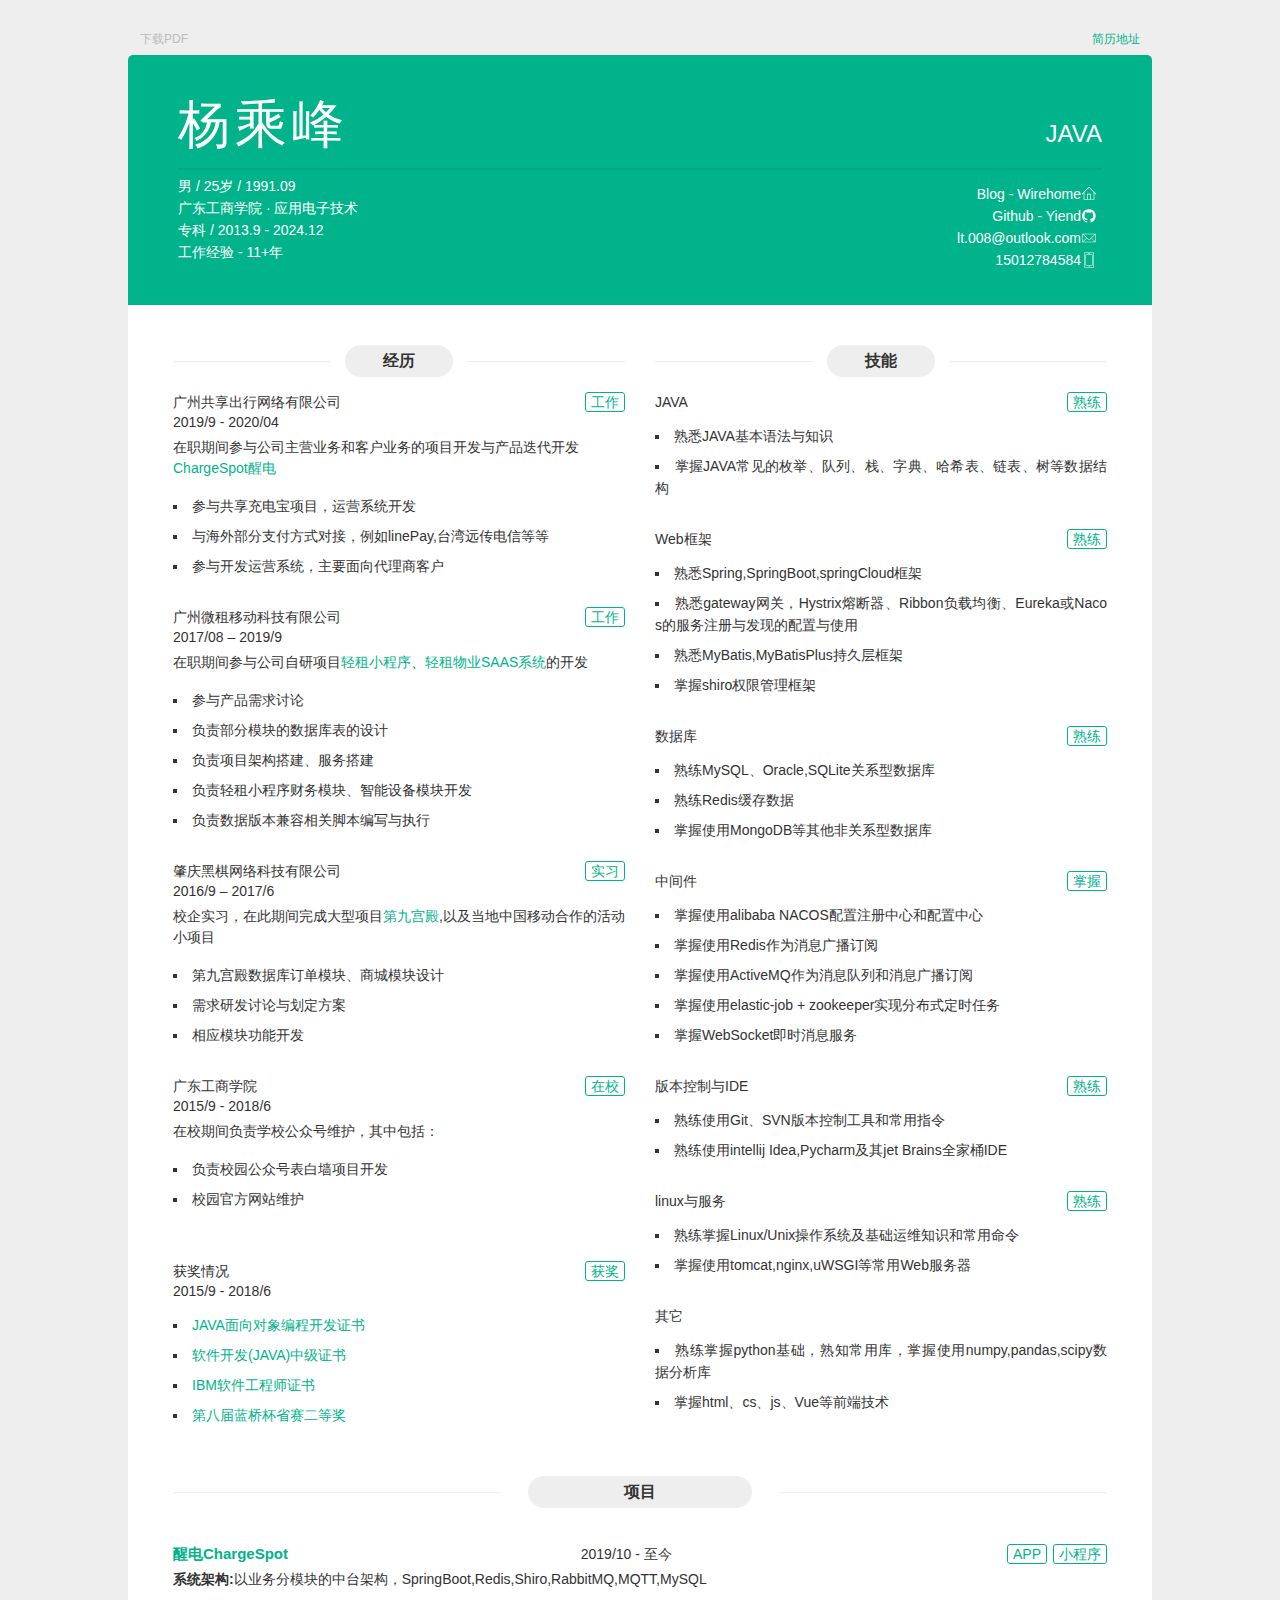
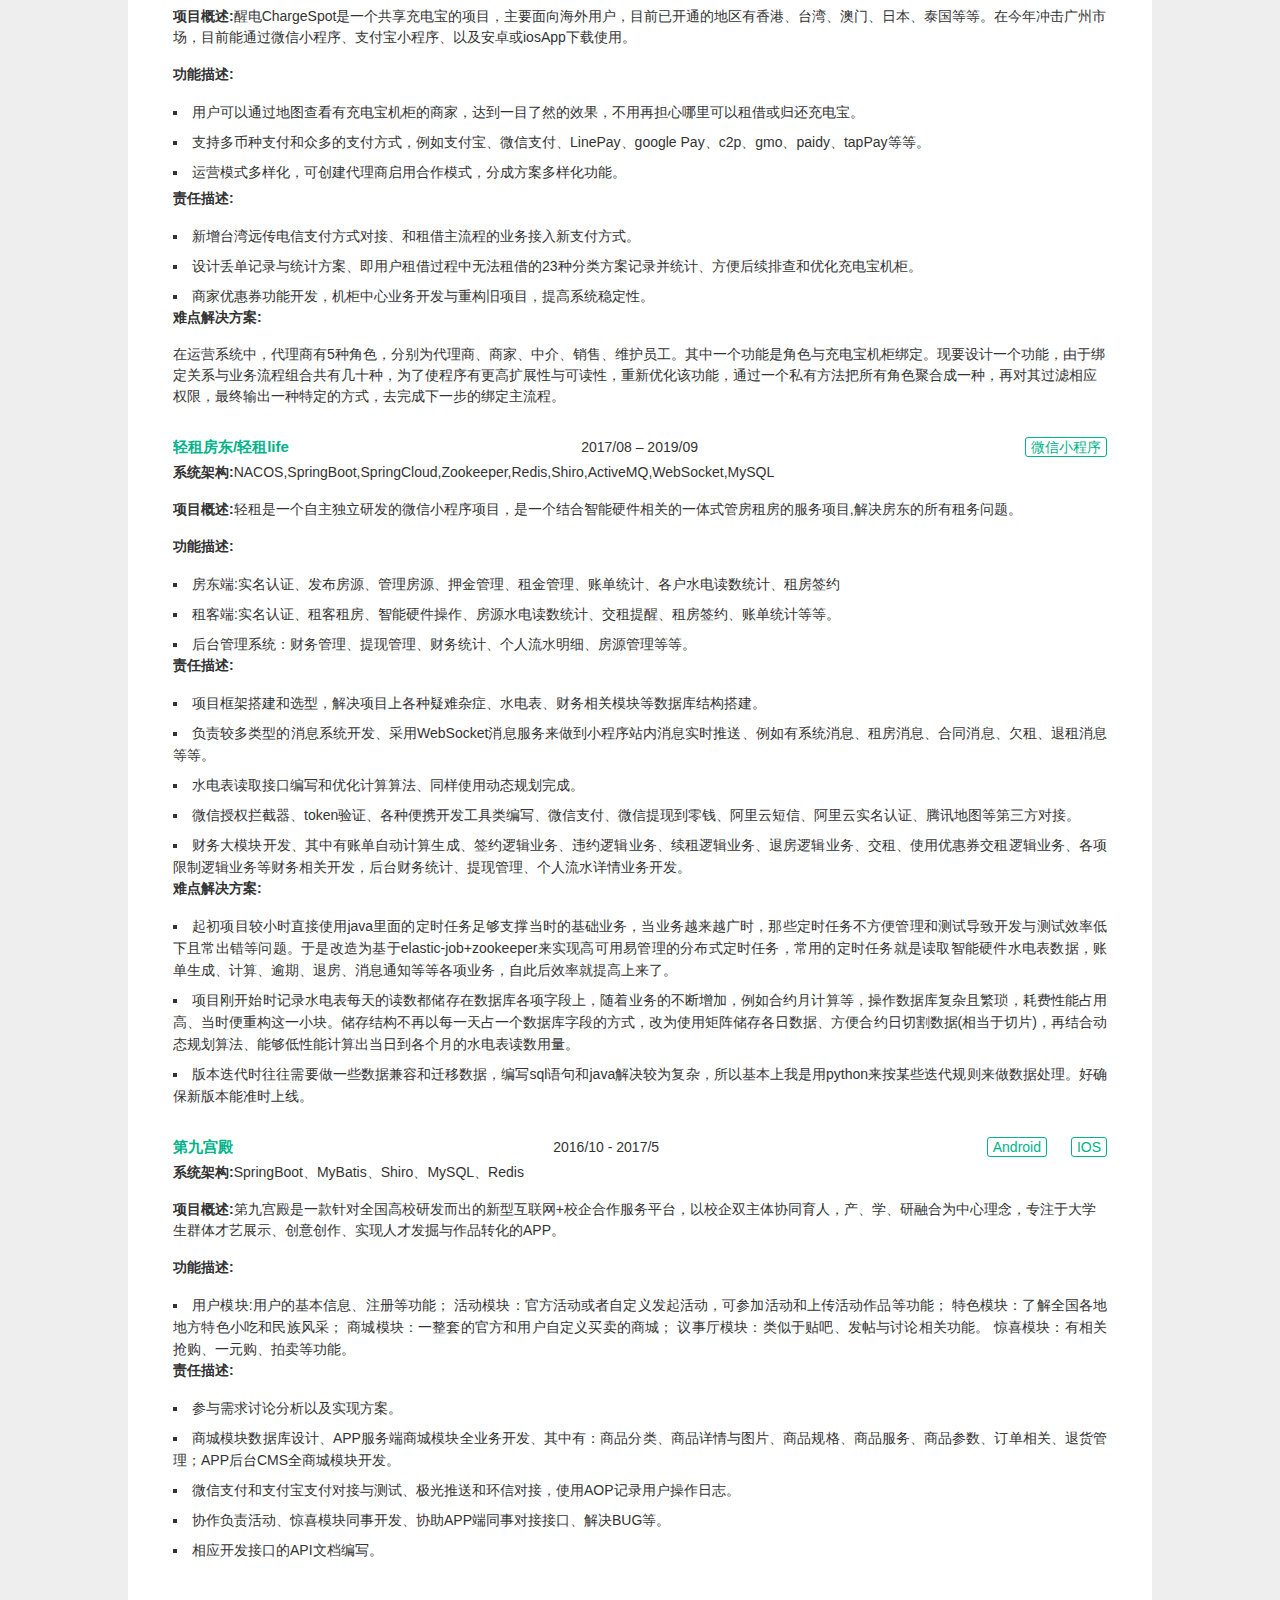
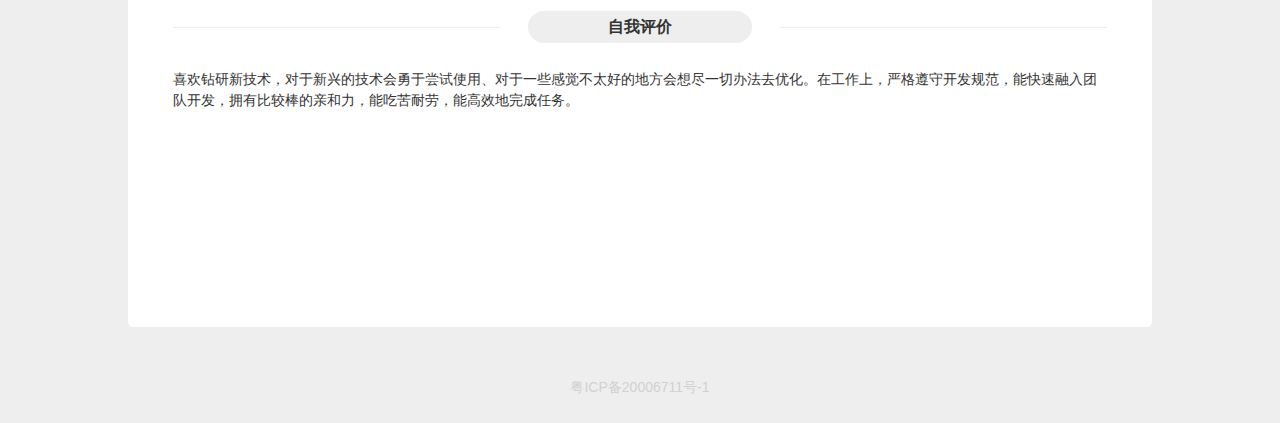
==== index.html @ a9d5ad6f "Create Resume" ====
<!DOCTYPE html>
<html>

<head>
  <meta charset="utf-8">
  <meta http-equiv="X-UA-Compatible" content="IE=edge">
  <meta name="viewport" content="width=device-width, initial-scale=1">
  <title>简历 | 杨乘峰</title>
  <style rel="stylesheet">
    html,
    body,
    div,
    span,
    applet,
    object,
    iframe,
    h1,
    h2,
    h3,
    h4,
    h5,
    h6,
    p,
    blockquote,
    pre,
    a,
    abbr,
    acronym,
    address,
    big,
    cite,
    code,
    del,
    dfn,
    em,
    img,
    ins,
    kbd,
    q,
    s,
    samp,
    small,
    strike,
    strong,
    sub,
    sup,
    tt,
    var,
    b,
    u,
    i,
    center,
    dl,
    dt,
    dd,
    ol,
    ul,
    li,
    fieldset,
    form,
    label,
    legend,
    table,
    caption,
    tbody,
    tfoot,
    thead,
    tr,
    th,
    td,
    article,
    aside,
    canvas,
    details,
    embed,
    figure,
    figcaption,
    footer,
    header,
    hgroup,
    menu,
    nav,
    output,
    ruby,
    section,
    summary,
    time,
    mark,
    audio,
    video {
      margin: 0;
      padding: 0;
      border: 0;
      font: inherit;
      font-size: 100%;
      vertical-align: baseline;
    }

    html {
      line-height: 1;
    }

    ol,
    ul {
      list-style: none;
    }

    table {
      border-collapse: collapse;
      border-spacing: 0;
    }

    caption,
    th,
    td {
      text-align: left;
      font-weight: normal;
      vertical-align: middle;
    }

    q,
    blockquote {
      quotes: none;
    }

    q:before,
    q:after,
    blockquote:before,
    blockquote:after {
      content: "";
      content: none;
    }

    a img {
      border: none;
    }

    elements-of-type(html5-block) {
      display: block;
    }

    * {
      -webkit-box-sizing: border-box;
      -moz-box-sizing: border-box;
      box-sizing: border-box;
      user-select: none;
    }

    body {
      color: #333;
      font-size: 14px;
      line-height: 1.5;
      font-family: "Helvetica Neue", Helvetica, Arial, "Microsoft YaHei", sans-serif;
      -webkit-font-smoothing: antialiased;
      -webkit-text-size-adjust: none;
      background-color: #eee;
      overflow: auto;
      padding-top: 5px;
    }

    @media screen and (max-width: 1024px) {
      body {
        padding-top: 0;
      }
    }

    a {
      text-decoration: none;
      color: #00b38a;
      -webkit-transition: all 0.2s ease-in-out;
      -moz-transition: all 0.2s ease-in-out;
      -o-transition: all 0.2s ease-in-out;
      transition: all 0.2s ease-in-out;
    }

    .last-modified {
      position: absolute;
      top: 30px;
      left: 50%;
      width: 1000px;
      color: #bbb;
      margin-left: -500px;
      font-size: 12px;
      text-align: right;
    }

    @media screen and (max-width: 1024px) {
      .last-modified {
        display: none;
      }
    }

    @media print {
      .last-modified {
        display: none;
      }
    }

    .download-pdf {
      position: absolute;
      top: 30px;
      left: 50%;
      color: #bbb;
      margin-left: -500px;
      font-size: 12px;
      text-align: right;
      cursor: pointer;
    }

    @media screen and (max-width: 1024px) {
      .download-pdf {
        display: none;
      }
    }

    @media print {
      .download-pdf {
        display: none;
      }
    }

    .content {
      position: relative;
      width: 1024px;
      margin: 50px auto;
      -webkit-border-radius: 5px;
      -moz-border-radius: 5px;
      -ms-border-radius: 5px;
      -o-border-radius: 5px;
      border-radius: 5px;
      background-color: #fff;
      overflow: hidden;
    }

    @media screen and (max-width: 1024px) {
      .content {
        width: 100%;
        margin: 0;
        -webkit-border-radius: 0;
        -moz-border-radius: 0;
        -ms-border-radius: 0;
        -o-border-radius: 0;
        border-radius: 0;
      }
    }

    .content-hd {
      width: 100%;
      padding: 30px 50px;
      color: #fff;
      background-color: #00b38a;
      overflow: hidden;
    }

    @media screen and (max-width: 720px) {
      .content-hd {
        padding: 25px 30px;
      }
    }

    @media print {
      .content-hd {
        color: #000;
        background-color: #fff;
      }
    }

    .content-hd .title {
      width: 100%;
      border-bottom: 2px solid #00a982;
      font-size: 52px;
      font-weight: 300;
      overflow: hidden;
      padding-bottom: 5px;
      margin-bottom: 5px;
    }

    .content-hd .name,
    .content-hd .job,
    .content-hd .info,
    .content-hd .contact {
      width: 50%;
    }

    @media screen and (max-width: 720px) {

      .content-hd .name,
      .content-hd .job,
      .content-hd .info,
      .content-hd .contact {
        width: 100%;
        text-align: center;
      }
    }

    .content-hd .name {
      float: left;
    }

    .content-hd .name h1 {
      font-family: "Lucida Grande", "Hiragino Sans GB", "Hiragino Sans GB W3", "Helvetica Neue", Helvetica, Arial, "Microsoft YaHei", sans-serif;
      font-weight: 500;
      letter-spacing: 5px;
    }

    @media screen and (max-width: 720px) {
      .content-hd .name h1 {
        letter-spacing: 0;
        line-height: 1.25;
        margin-top: 10px;
      }
    }

    .content-hd .name h1 small {
      font-weight: 400;
      letter-spacing: 0;
      font-size: 24px;
      padding-left: 10px;
    }

    @media screen and (max-width: 720px) {
      .content-hd .name h1 small {
        display: block;
        padding-left: 0;
        font-size: 20px;
        line-height: 1;
      }
    }

    .content-hd .job {
      float: right;
      text-align: right;
    }

    @media screen and (max-width: 720px) {
      .content-hd .job {
        text-align: center;
      }
    }

    .content-hd .job h2 {
      display: inline-block;
      font-size: 24px;
    }

    @media screen and (max-width: 720px) {
      .content-hd .job h2 {
        border-top: 1px solid #00a982;
        margin: 5px auto 0;
        padding: 10px;
      }
    }

    .content-hd .info {
      float: left;
      line-height: 22px;
    }

    .content-hd .contact {
      float: right;
      text-align: right;
      padding-right: 5px;
    }

    .content-hd .contact ul {
      margin: 8px 0 4px;
    }

    @media screen and (max-width: 720px) {
      .content-hd .contact ul {
        text-align: center;
        margin: 16px 0 0;
      }
    }

    .content-hd .contact ul>li {
      height: 22px;
    }

    @media screen and (max-width: 720px) {
      .content-hd .contact ul>li {
        display: inline-block;
      }
    }

    .content-hd .contact ul>li>a {
      color: #fff;
      font-family: "Lucida Grande", "Hiragino Sans GB", "Hiragino Sans GB W3", "Helvetica Neue", Helvetica, Arial, "Microsoft YaHei", sans-serif;
      font-size: 14px;
      line-height: 22px;
    }

    @media print {
      .content-hd .contact ul>li>a {
        color: #000;
      }
    }

    .content-hd .contact ul>li>a:hover {
      color: #e8e8e8;
    }

    @media screen and (max-width: 720px) {
      .content-hd .contact ul>li>a .contact-link {
        display: none;
      }
    }

    .content-hd .contact ul>li>a .iconfont {
      fill: #fff;
      vertical-align: text-top;
    }

    @media screen and (max-width: 720px) {
      .content-hd .contact ul>li>a .iconfont {
        margin: 5px 8px;
      }
    }

    .content-bd {
      width: 100%;
      min-height: 200px;
      padding: 20px 30px 50px;
      overflow: hidden;
    }

    @media screen and (max-width: 720px) {
      .content-bd {
        padding: 20px 20px 50px;
      }
    }

    .content-bd .content-left,
    .content-bd .content-right {
      width: 50%;
    }

    @media screen and (max-width: 1024px) {

      .content-bd .content-left,
      .content-bd .content-right {
        width: 100%;
      }
    }

    .content-bd .content-left {
      float: left;
    }

    .content-bd .content-right {
      float: right;
    }

    .content-bd section {
      overflow: hidden;
      padding: 10px 15px;
    }

    .content-bd .section-hd {
      position: relative;
      height: 32px;
      margin: 10px auto 5px;
      overflow: hidden;
    }

    .content-bd .section-bd {
      overflow: hidden;
    }

    .content-bd .section-bd ul li {
      margin-top: 8px;
      list-style: square inside;
    }

    .content-bd .section-bd .item {
      margin-bottom: 20px;
    }

    .content-bd .section-title-l,
    .content-bd .section-title-r {
      position: absolute;
      top: 50%;
      display: inline-block;
      width: 35%;
      height: 0;
      vertical-align: middle;
      border-top: 1px solid #ededed;
    }

    .content-bd .section-title-l {
      left: 0;
    }

    .content-bd .section-title-r {
      right: 0;
    }

    .content-bd .section-title {
      position: relative;
      z-index: 1;
      width: 24%;
      min-width: 100px;
      margin: 0 auto;
      padding: 4px 10px;
      -webkit-border-radius: 32px;
      -moz-border-radius: 32px;
      -ms-border-radius: 32px;
      -o-border-radius: 32px;
      border-radius: 32px;
      font-size: 16px;
      font-weight: bold;
      text-align: center;
      background-color: #eee;
    }

    .content-bd .section-list {
      padding: 10px 0 5px;
    }

    .content-bd .item-hd {
      position: relative;
      padding: 10px 0 5px;
      line-height: 20px;
      overflow: hidden;
      font-weight: 500;
      min-height: 30px;
    }

    .content-bd .item-hd .item-time {
      display: inline-block;
      float: left;
      width: 25%;
    }

    @media screen and (max-width: 720px) {
      .content-bd .item-hd .item-time {
        width: 100%;
        margin-bottom: 5px;
      }
    }

    .content-bd .item-hd .item-more {
      position: absolute;
      top: 10px;
      right: 0;
    }

    .content-bd .item-hd .item-name {
      float: left;
    }

    .content-bd .item-bd {
      margin-bottom: 5px;
    }

    .content-bd .item-des {
      margin-bottom: 16px;
    }

    .content-bd .section-content {
      text-align: justify;
      word-break: break-all;
      line-height: 22px;
    }

    .content-bd .section-content em {
      display: inline-block;
      font-family: Menlo, "Helvetica Neue", Helvetica, Arial, "Microsoft YaHei", sans-serif;
      font-size: 12px;
      line-height: 14px;
      border: 1px solid #d1d1d1;
      -webkit-border-radius: 3px;
      -moz-border-radius: 3px;
      -ms-border-radius: 3px;
      -o-border-radius: 3px;
      border-radius: 3px;
      margin: 2px;
      padding: 0 3px;
      background-color: #f7f7f7;
    }

    .content-bd .section-content strong {
      font-family: "Helvetica Neue", Helvetica, Arial, "Microsoft YaHei", sans-serif;
      font-size: 12px;
      line-height: 14px;
      border: 1px solid #f3f3f3;
      -webkit-border-radius: 3px;
      -moz-border-radius: 3px;
      -ms-border-radius: 3px;
      -o-border-radius: 3px;
      border-radius: 3px;
      font-weight: 500;
      color: #444;
      margin: 2px;
      padding: 0 3px;
      background-color: #f6f6f6;
    }

    .content-bd .practice .item-time {
      width: 100%;
    }

    .btn {
      display: inline-block;
      padding: 0 5px;
      border: 1px solid #00b38a;
      border-radius: 3px;
      color: #00b38a;
      font-family: Menlo, "Helvetica Neue", Helvetica, Arial, "Microsoft YaHei", sans-serif;
      font-size: 14px;
      line-height: 18px;
      text-align: center;
    }

    .btn:hover {
      color: #fff;
      background-color: #00b38a;
    }

    .github-footer {
      text-align: center;
    }

    .github-footer .footer-link {
      display: inline-block;
      color: #d1d1d1;
      margin-bottom: 25px;
    }

    @media screen and (max-width: 1024px) {
      .github-footer .footer-link {
        margin-top: 25px;
      }
    }

    @media print {
      .github-footer {
        display: none;
      }
    }

    /*# sourceMappingURL=main.css.map*/
  </style>
  <base target="_blank">
</head>

<body>
  <p class="last-modified">
    <a href="https://github.com/Yiend/Yiend.github.io">简历地址</a>
  </p>
  <a class="download-pdf" onClick="generatePdf()">下载PDF</a>
  <main class="content">
    <header class="content-hd">
      <section class="title">
        <div class="name">
          <h1>杨乘峰</h1>
        </div>
        <div class="job">
          <h2>JAVA</h2>
        </div>
      </section>
      <section class="info">
        <ul>
          <li>男 / 25岁 / 1991.09</li>
          <li>广东工商学院 · 应用电子技术</li>
          <li>专科 / 2013.9 - 2024.12</li>
          <li>工作经验 - 11+年</li>
        </ul>
      </section>
      <section class="contact">
        <ul>
          <li><a href="https://www.zhihu.com/people/wirehome/posts"><span class="contact-link">Blog -
                Wirehome</span><span
                class="iconfont"><svg width="16px" height="16px" viewBox="0 0 1024 1024">
                  <path
                    d="M512 42.581333l-469.333333 469.333333 31.146667 31.146667L170.666667 446.250667l0 438.186667 682.666667 0L853.333333 446.208l96.853333 96.896 31.146667-31.146667L512 42.581333zM426.666667 841.770667l0-298.666667 170.666667 0 0 298.666667L426.666667 841.770667zM810.666667 841.770667l-170.666667 0 0-341.333333L384 500.437333l0 341.333333L213.333333 841.770667 213.333333 403.584l298.666667-298.666667 298.666667 298.666667L810.666667 841.770667z">
                  </path>
                </svg></span></a></li>
          <li><a href="https://github.com/Yiend"><span class="contact-link">Github - Yiend</span><span
                class="iconfont"><svg width="16px" height="16px" viewBox="0 0 1024 1024">
                  <path
                    d="M941.714 512q0 143.433-83.712 258.011t-216.283 158.574q-15.433 2.853-22.565-3.986t-7.131-17.152v-120.576q0-55.442-29.696-81.152 32.585-3.438 58.587-10.277t53.723-22.272 46.299-37.998 30.281-60.014 11.703-86.016q0-69.157-45.129-117.723 21.138-52.005-4.571-116.553-16.018-5.157-46.299 6.29t-52.553 25.161l-21.723 13.714q-53.138-14.848-109.714-14.848t-109.714 14.848q-9.143-6.29-24.283-15.433t-47.726-22.016-49.152-7.717q-25.161 64.585-3.986 116.553-45.129 48.567-45.129 117.723 0 48.567 11.703 85.723t29.989 60.014 46.007 38.29 53.723 22.272 58.587 10.277q-22.857 20.553-28.014 58.843-11.995 5.705-25.71 8.558t-32.585 2.853-37.413-12.288-31.707-35.73q-10.862-18.286-27.721-29.696t-28.27-13.714l-11.447-1.719q-11.995 0-16.567 2.56t-2.853 6.583 5.157 8.009 7.424 6.839l3.986 2.853q12.581 5.705 24.869 21.723t17.993 29.147l5.705 13.129q7.424 21.723 25.161 35.145t38.29 17.152 39.717 3.986 31.707-2.011l13.129-2.304q0 21.723 0.293 50.871t0.293 30.866q0 10.277-7.424 17.152t-22.857 3.986q-132.571-43.995-216.283-158.574t-83.712-258.011q0-119.442 58.843-220.27t159.707-159.707 220.27-58.843 220.27 58.843 159.707 159.707 58.843 220.27z">
                  </path>
                </svg></span></a></li>
          <li><a href="mailto:lt.008@outlook.com"><span class="contact-link">lt.008@outlook.com</span><span
                class="iconfont"><svg width="16px" height="16px" viewBox="0 0 1024 1024">
                  <path
                    d="M903.808 239.04l-818.304 0 0 545.92 852.992 0 0-545.92-34.688 0zM869.664 273.152l-329.536 329.536c-15.04 15.04-41.248 15.04-56.288 0l-329.6-329.536 715.392 0zM119.616 286.752l221.536 221.504-221.536 221.536 0-443.072zM146.848 750.848l218.464-218.432 94.432 94.4c13.952 13.952 32.512 21.664 52.256 21.664s38.304-7.712 52.256-21.664l94.432-94.432 218.432 218.432-730.304 0zM904.384 729.824l-221.536-221.568 221.536-221.568 0 443.136z">
                  </path>
                </svg></span></a></li>
          <li><a href="tel:15012784584"><span class="contact-link">15012784584</span><span class="iconfont"><svg
                  width="16px" height="16px" viewBox="0 0 1024 1024">
                  <path
                    d="M256 1024l512 0c26.464 0 48-21.536 48-48l0-928c0-26.464-21.536-48-48-48l-512 0c-26.464 0-48 21.536-48 48l0 928c0 26.464 21.536 48 48 48zM240 48c0-8.832 7.168-16 16-16l512 0c8.832 0 16 7.168 16 16l0 928c0 8.832-7.168 16-16 16l-512 0c-8.832 0-16-7.168-16-16l0-928zM288 864l448 0c8.832 0 16-7.168 16-16l0-672c0-8.832-7.168-16-16-16l-448 0c-8.832 0-16 7.168-16 16l0 672c0 8.832 7.168 16 16 16zM304 192l416 0 0 640-416 0 0-640zM496 928c0 17.664 14.336 32 32 32s32-14.336 32-32c0-17.664-14.336-32-32-32-17.664 0-32 14.336-32 32zM448 128l128 0c8.832 0 16-7.168 16-16s-7.168-16-16-16l-128 0c-8.832 0-16 7.168-16 16s7.168 16 16 16z">
                  </path>
                </svg></span></a></li>
        </ul>
      </section>
    </header>
    <div class="content-bd">
      <div class="content-left">
        <section class="practice">
          <header class="section-hd"><span class="section-title-l"></span>
            <h2 class="section-title">经历</h2><span class="section-title-r"></span>
          </header>
          <div class="section-bd">
            <div class="item">
              <header class="item-hd">
                <h3 class="item-name">广州共享出行网络有限公司</h3><span class="item-time">2019/9 - 2020/04</span><a
                  class="btn item-more">工作</a>
              </header>
              <div class="item-bd">
                <p class="item-des">在职期间参与公司主营业务和客户业务的项目开发与产品迭代开发<a>ChargeSpot醒电</a></p>
                <ul class="section-content">
                  <li>参与共享充电宝项目，运营系统开发</li>
                  <li>与海外部分支付方式对接，例如linePay,台湾远传电信等等</li>
                  <li>参与开发运营系统，主要面向代理商客户</li>
                </ul>
              </div>
            </div>
            <div class="item">
              <header class="item-hd">
                <h3 class="item-name">广州微租移动科技有限公司</h3><span class="item-time">2017/08 – 2019/9</span><a
                  class="btn item-more">工作</a>
              </header>
              <div class="item-bd">
                <p class="item-des">在职期间参与公司自研项目<a>轻租小程序</a>、<a>轻租物业SAAS系统</a>的开发</p>
                <ul class="section-content">
                  <li>参与产品需求讨论</li>
                  <li>负责部分模块的数据库表的设计</li>
                  <li>负责项目架构搭建、服务搭建</li>
                  <li>负责轻租小程序财务模块、智能设备模块开发</li>
                  <li>负责数据版本兼容相关脚本编写与执行</li>
                </ul>
              </div>
            </div>
            <div class="item">
              <header class="item-hd">
                <h3 class="item-name">肇庆黑棋网络科技有限公司</h3><span class="item-time">2016/9 – 2017/6</span><a
                  class="btn item-more">实习</a>
              </header>
              <div class="item-bd">
                <p class="item-des">校企实习，在此期间完成大型项目<a>第九宫殿</a>,以及当地中国移动合作的活动小项目</p>
                <ul class="section-content">
                  <li>第九宫殿数据库订单模块、商城模块设计</li>
                  <li>需求研发讨论与划定方案</li>
                  <li>相应模块功能开发</li>
                </ul>
              </div>
            </div>
            <div class="item">
              <header class="item-hd">
                <h3 class="item-name">广东工商学院</h3><span class="item-time">2015/9 - 2018/6</span><a
                  class="btn item-more">在校</a>
              </header>
              <div class="item-bd">
                <p class="item-des">在校期间负责学校公众号维护，其中包括：</p>
                <ul class="section-content">
                  <li>负责校园公众号表白墙项目开发</li>
                  <li>校园官方网站维护</li>
                </ul><br>
              </div>
            </div>
            <div class="item">
              <header class="item-hd">
                <h3 class="item-name">获奖情况</h3><span class="item-time">2015/9 - 2018/6</span><a
                  class="btn item-more">获奖</a>
              </header>
              <div class="item-bd">
                <ul class="section-content">
                  <li><a>JAVA面向对象编程开发证书</a></li>
                  <li><a>软件开发(JAVA)中级证书</a></li>
                  <li><a>IBM软件工程师证书</a></li>
                  <li><a>第八届蓝桥杯省赛二等奖</a></li>
                </ul>
              </div>
            </div>
          </div>
        </section>
      </div>
      <div class="content-right">
        <section class="skill">
          <header class="section-hd"><span class="section-title-l"></span>
            <h2 class="section-title">技能</h2><span class="section-title-r"></span>
          </header>
          <div class="section-bd">
            <div class="item">
              <header class="item-hd"><span class="item-time">JAVA</span><a class="btn item-more">熟练</a></header>
              <div class="item-bd">
                <ul class="section-content">
                  <li>熟悉JAVA基本语法与知识</li>
                  <li>掌握JAVA常见的枚举、队列、栈、字典、哈希表、链表、树等数据结构</li>
                </ul>
              </div>
            </div>
            <div class="item">
              <header class="item-hd"><span class="item-time">Web框架</span><a class="btn item-more">熟练</a></header>
              <div class="item-bd">
                <ul class="section-content">
                  <li>熟悉Spring,SpringBoot,springCloud框架</li>
                  <li>熟悉gateway网关，Hystrix熔断器、Ribbon负载均衡、Eureka或Nacos的服务注册与发现的配置与使用</li>
                  <li>熟悉MyBatis,MyBatisPlus持久层框架</li>
                  <li>掌握shiro权限管理框架</li>
                </ul>
              </div>
            </div>
            <div class="item">
              <header class="item-hd"><span class="item-time">数据库</span><a class="btn item-more">熟练</a></header>
              <div class="item-bd">
                <ul class="section-content">
                  <li>熟练MySQL、Oracle,SQLite关系型数据库</li>
                  <li>熟练Redis缓存数据</li>
                  <li>掌握使用MongoDB等其他非关系型数据库</li>
                </ul>
              </div>
            </div>
            <div class="item">
              <header class="item-hd"><span class="item-time">中间件</span><a class="btn item-more">掌握</a></header>
              <div class="item-bd">
                <ul class="section-content">
                  <li>掌握使用alibaba NACOS配置注册中心和配置中心</li>
                  <li>掌握使用Redis作为消息广播订阅</li>
                  <li>掌握使用ActiveMQ作为消息队列和消息广播订阅</li>
                  <li>掌握使用elastic-job + zookeeper实现分布式定时任务</li>
                  <li>掌握WebSocket即时消息服务</li>
                </ul>
              </div>
            </div>
            <div class="item">
              <header class="item-hd"><span class="item-time">版本控制与IDE</span><a class="btn item-more">熟练</a></header>
              <div class="item-bd">
                <ul class="section-content">
                  <li>熟练使用Git、SVN版本控制工具和常用指令</li>
                  <li>熟练使用intellij Idea,Pycharm及其jet Brains全家桶IDE</li>
                </ul>
              </div>
            </div>
            <div class="item">
              <header class="item-hd"><span class="item-time">linux与服务</span><a class="btn item-more">熟练</a></header>
              <div class="item-bd">
                <ul class="section-content">
                  <li>熟练掌握Linux/Unix操作系统及基础运维知识和常用命令</li>
                  <li>掌握使用tomcat,nginx,uWSGI等常用Web服务器</li>
                </ul>
              </div>
            </div>
            <div class="item">
              <header class="item-hd"><span class="item-time">其它</span></header>
              <div class="item-bd">
                <ul class="section-content">
                  <li>熟练掌握python基础，熟知常用库，掌握使用numpy,pandas,scipy数据分析库</li>
                  <li>掌握html、cs、js、Vue等前端技术</li>
                </ul>
              </div>
            </div>
          </div>
        </section>
      </div>
      <div class="content-left" style="width: 100%;">
        <section class="project">
          <header class="section-hd"><span class="section-title-l"></span>
            <h2 class="section-title">项目</h2><span class="section-title-r"></span>
          </header>
          <div class="section-bd"><br>
            <div class="item">
              <header class="item-hd">
                <div class="general-box">
                  <h3 class="item-name"><a style="font-weight:bold;font-size: 15px;">醒电ChargeSpot</a></h3><span
                    class="item-time">2019/10 - 至今</span>
                  <div><a class="btn item-more" style="margin-right: 60px;">APP</a><a class="btn item-more">小程序</a>
                  </div>
                </div>
              </header>
              <div class="item-bd">
                <p class="item-des"><b
                    style="font-weight:bold;">系统架构:</b>以业务分模块的中台架构，SpringBoot,Redis,Shiro,RabbitMQ,MQTT,MySQL</p>
                <p class="item-des"><b
                    style="font-weight:bold;">项目概述:</b>醒电ChargeSpot是一个共享充电宝的项目，主要面向海外用户，目前已开通的地区有香港、台湾、澳门、日本、泰国等等。在今年冲击广州市场，目前能通过微信小程序、支付宝小程序、以及安卓或iosApp下载使用。
                </p>
                <p class="item-des"><b style="font-weight:bold;">功能描述:</b></p>
                <ul class="section-content">
                  <li>用户可以通过地图查看有充电宝机柜的商家，达到一目了然的效果，不用再担心哪里可以租借或归还充电宝。</li>
                  <li>支持多币种支付和众多的支付方式，例如支付宝、微信支付、LinePay、google Pay、c2p、gmo、paidy、tapPay等等。</li>
                  <li>运营模式多样化，可创建代理商启用合作模式，分成方案多样化功能。</li>
                </ul>
              </div>
              <p class="item-des"><b style="font-weight:bold;">责任描述:</b></p>
              <ul class="section-content">
                <li>新增台湾远传电信支付方式对接、和租借主流程的业务接入新支付方式。</li>
                <li>设计丢单记录与统计方案、即用户租借过程中无法租借的23种分类方案记录并统计、方便后续排查和优化充电宝机柜。</li>
                <li>商家优惠券功能开发，机柜中心业务开发与重构旧项目，提高系统稳定性。</li>
              </ul>
              <p class="item-des"><b style="font-weight:bold;">难点解决方案:</b></p>
              <li>
                在运营系统中，代理商有5种角色，分别为代理商、商家、中介、销售、维护员工。其中一个功能是角色与充电宝机柜绑定。现要设计一个功能，由于绑定关系与业务流程组合共有几十种，为了使程序有更高扩展性与可读性，重新优化该功能，通过一个私有方法把所有角色聚合成一种，再对其过滤相应权限，最终输出一种特定的方式，去完成下一步的绑定主流程。
              </li>
            </div>
            <div class="item">
              <header class="item-hd">
                <div class="general-box">
                  <h3 class="item-name"><a style="font-weight:bold;font-size: 15px;">轻租房东/轻租life</a></h3><span
                    class="item-time">2017/08 – 2019/09</span>
                  <div><a class="btn item-more">微信小程序</a></div>
                </div>
              </header>
              <div class="item-bd">
                <p class="item-des"><b
                    style="font-weight:bold;;">系统架构:</b>NACOS,SpringBoot,SpringCloud,Zookeeper,Redis,Shiro,ActiveMQ,WebSocket,MySQL
                </p>
                <p class="item-des"><b
                    style="font-weight:bold;">项目概述:</b>轻租是一个自主独立研发的微信小程序项目，是一个结合智能硬件相关的一体式管房租房的服务项目,解决房东的所有租务问题。</p>
                <p class="item-des"><b style="font-weight:bold;">功能描述:</b></p>
                <ul class="section-content">
                  <li>房东端:实名认证、发布房源、管理房源、押金管理、租金管理、账单统计、各户水电读数统计、租房签约</li>
                  <li>租客端:实名认证、租客租房、智能硬件操作、房源水电读数统计、交租提醒、租房签约、账单统计等等。</li>
                  <li>后台管理系统：财务管理、提现管理、财务统计、个人流水明细、房源管理等等。</li>
                </ul>
                <p class="item-des"><b style="font-weight:bold;">责任描述:</b></p>
                <ul class="section-content">
                  <li>项目框架搭建和选型，解决项目上各种疑难杂症、水电表、财务相关模块等数据库结构搭建。</li>
                  <li>负责较多类型的消息系统开发、采用WebSocket消息服务来做到小程序站内消息实时推送、例如有系统消息、租房消息、合同消息、欠租、退租消息等等。</li>
                  <li>水电表读取接口编写和优化计算算法、同样使用动态规划完成。</li>
                  <li>微信授权拦截器、token验证、各种便携开发工具类编写、微信支付、微信提现到零钱、阿里云短信、阿里云实名认证、腾讯地图等第三方对接。</li>
                  <li>
                    财务大模块开发、其中有账单自动计算生成、签约逻辑业务、违约逻辑业务、续租逻辑业务、退房逻辑业务、交租、使用优惠券交租逻辑业务、各项限制逻辑业务等财务相关开发，后台财务统计、提现管理、个人流水详情业务开发。
                  </li>
                </ul>
                <p class="item-des"><b style="font-weight:bold;">难点解决方案:</b></p>
                <ul class="section-content">
                  <li>
                    起初项目较小时直接使用java里面的定时任务足够支撑当时的基础业务，当业务越来越广时，那些定时任务不方便管理和测试导致开发与测试效率低下且常出错等问题。于是改造为基于elastic-job+zookeeper来实现高可用易管理的分布式定时任务，常用的定时任务就是读取智能硬件水电表数据，账单生成、计算、逾期、退房、消息通知等等各项业务，自此后效率就提高上来了。
                  </li>
                  <li>
                    项目刚开始时记录水电表每天的读数都储存在数据库各项字段上，随着业务的不断增加，例如合约月计算等，操作数据库复杂且繁琐，耗费性能占用高、当时便重构这一小块。储存结构不再以每一天占一个数据库字段的方式，改为使用矩阵储存各日数据、方便合约日切割数据(相当于切片)，再结合动态规划算法、能够低性能计算出当日到各个月的水电表读数用量。
                  </li>
                  <li>版本迭代时往往需要做一些数据兼容和迁移数据，编写sql语句和java解决较为复杂，所以基本上我是用python来按某些迭代规则来做数据处理。好确保新版本能准时上线。</li>
                </ul>
              </div>
            </div>
            <div class="item">
              <header class="item-hd">
                <div class="general-box">
                  <h3 class="item-name"><a style="font-weight:bold;font-size: 15px;">第九宫殿</a></h3><span
                    class="item-time">2016/10 - 2017/5</span>
                  <div><a class="btn item-more" style="margin-right: 60px;">Android</a><a class="btn item-more">IOS</a>
                  </div>
                </div>
              </header>
              <div class="item-bd">
                <p class="item-des"><b style="font-weight:bold;;">系统架构:</b>SpringBoot、MyBatis、Shiro、MySQL、Redis</p>
                <p class="item-des"><b
                    style="font-weight:bold;">项目概述:</b>第九宫殿是一款针对全国高校研发而出的新型互联网+校企合作服务平台，以校企双主体协同育人，产、学、研融合为中心理念，专注于大学生群体才艺展示、创意创作、实现人才发掘与作品转化的APP。
                </p>
                <p class="item-des"><b style="font-weight:bold;">功能描述:</b></p>
                <ul class="section-content">
                  <li>用户模块:用户的基本信息、注册等功能；
                    活动模块：官方活动或者自定义发起活动，可参加活动和上传活动作品等功能；
                    特色模块：了解全国各地地方特色小吃和民族风采；
                    商城模块：一整套的官方和用户自定义买卖的商城；
                    议事厅模块：类似于贴吧、发帖与讨论相关功能。
                    惊喜模块：有相关抢购、一元购、拍卖等功能。</li>
                </ul>
                <p class="item-des"><b style="font-weight:bold;">责任描述:</b></p>
                <ul class="section-content">
                  <li>参与需求讨论分析以及实现方案。</li>
                  <li>商城模块数据库设计、APP服务端商城模块全业务开发、其中有：商品分类、商品详情与图片、商品规格、商品服务、商品参数、订单相关、退货管理；APP后台CMS全商城模块开发。</li>
                  <li>微信支付和支付宝支付对接与测试、极光推送和环信对接，使用AOP记录用户操作日志。</li>
                  <li>协作负责活动、惊喜模块同事开发、协助APP端同事对接接口、解决BUG等。</li>
                  <li>相应开发接口的API文档编写。</li>
                </ul>
              </div>
            </div>
          </div>
        </section>
      </div>
      <div class="content-left" style="width: 100%;">
        <section class="project">
          <header class="section-hd"><span class="section-title-l"></span>
            <h2 class="section-title">自我评价</h2><span class="section-title-r"></span>
          </header><br>
          <p>喜欢钻研新技术，对于新兴的技术会勇于尝试使用、对于一些感觉不太好的地方会想尽一切办法去优化。在工作上，严格遵守开发规范，能快速融入团队开发，拥有比较棒的亲和力，能吃苦耐劳，能高效地完成任务。</p>
        </section>
      </div>
    </div>
    <iframe id="pdf" style="width: 100%; height: 100%;"></iframe>
  </main>
  <footer class="github-footer"><a class="footer-link" href="https://github.com/gwuhaolin/resume">粤ICP备20006711号-1</a>
  </footer>
  <style type="text/css">
    .general-box {
      display: flex;
      justify-content: space-between;
    }
  </style>
  <script>
    function generatePdf () {
      window.print();
    }    
  </script>
</body>

</html>
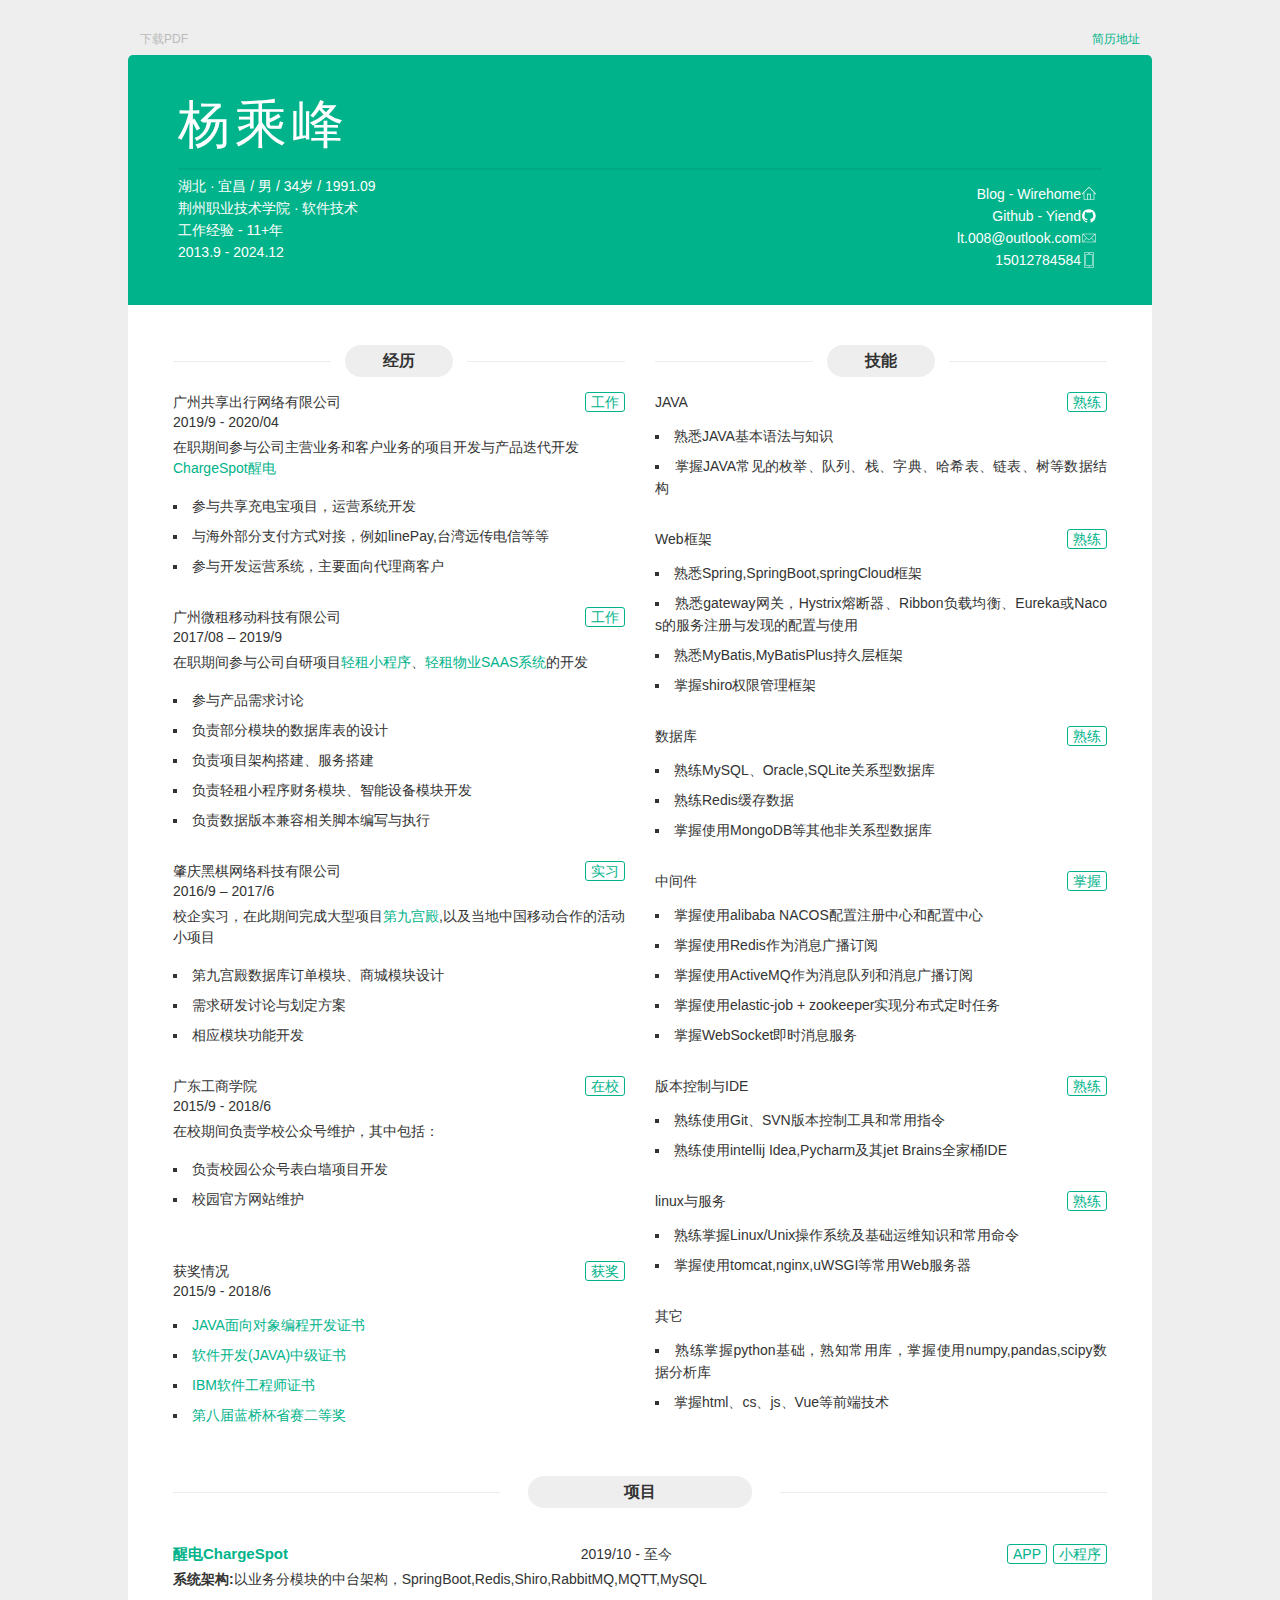
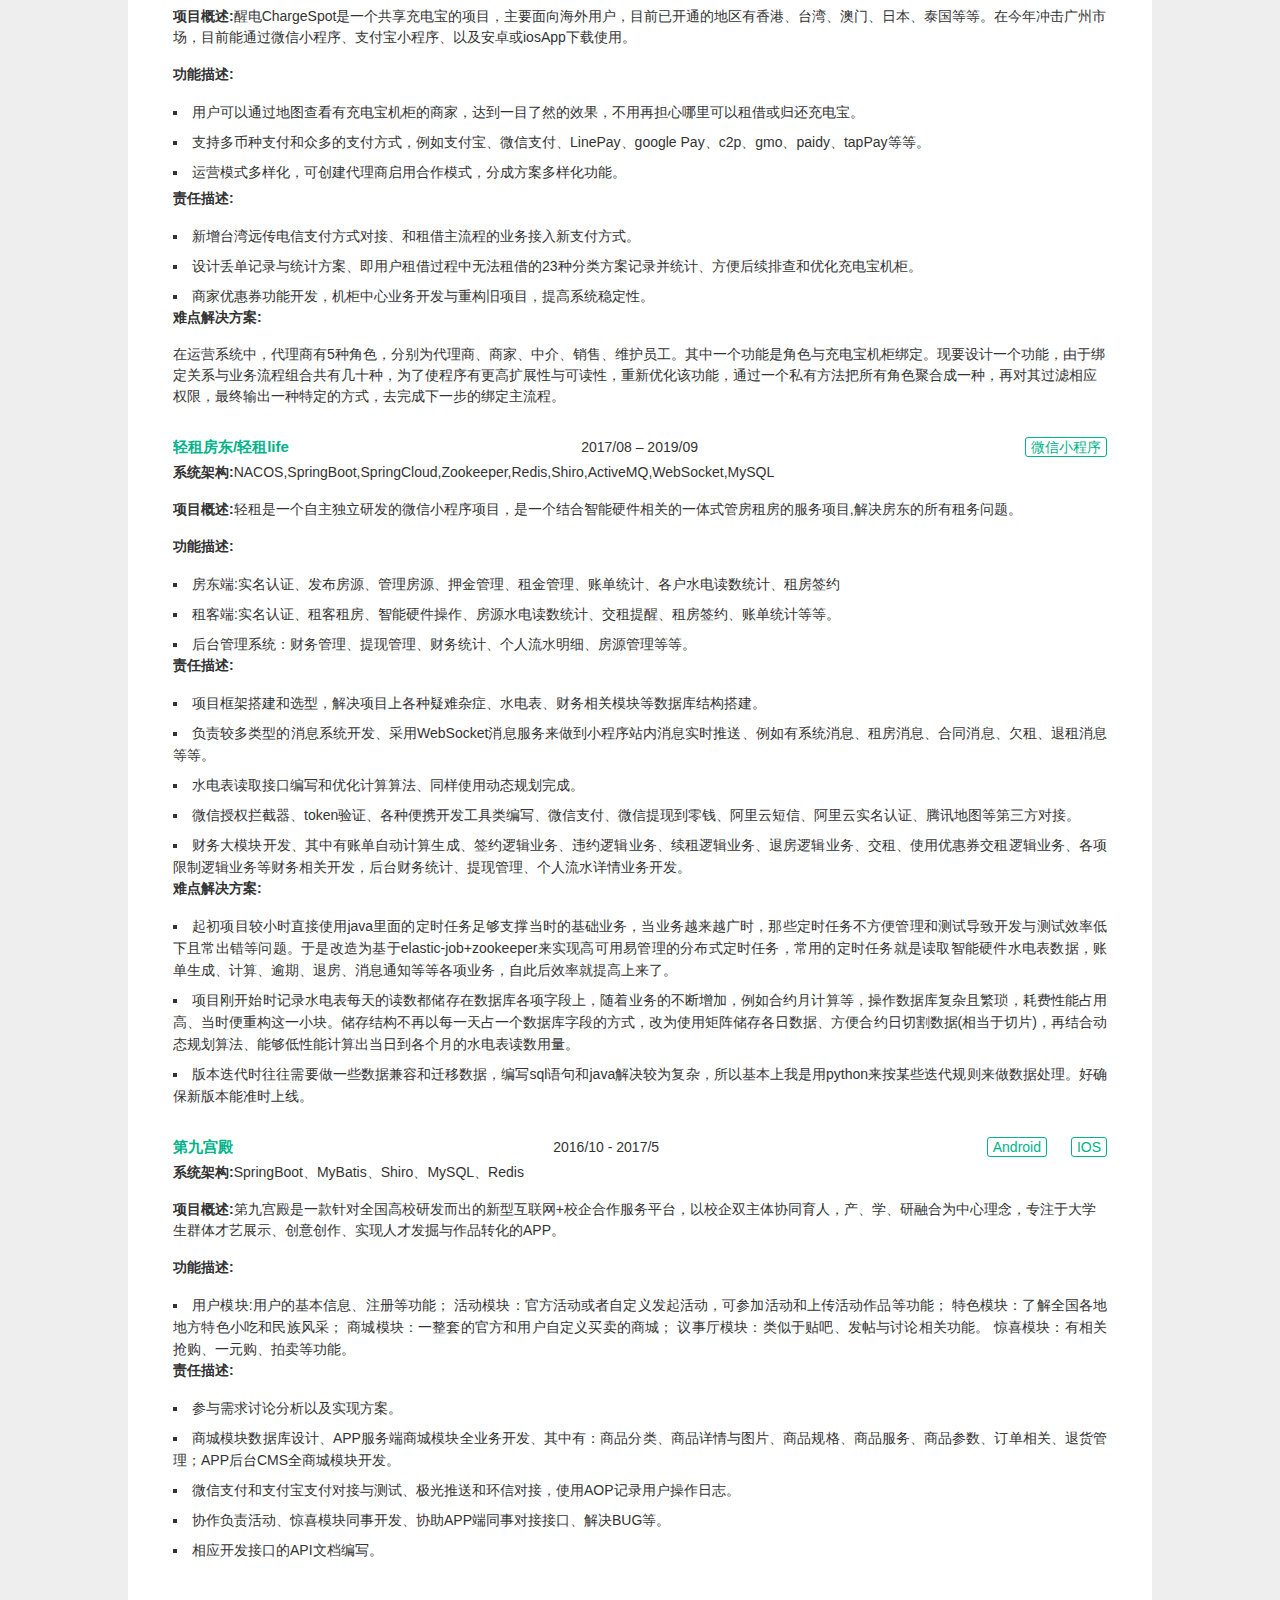
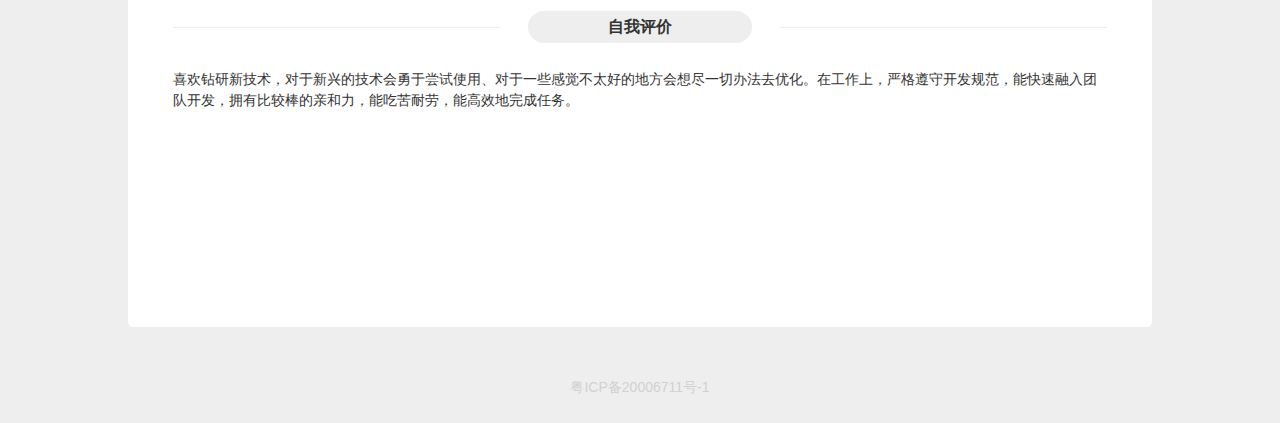
==== commit bca01e96: "modfily" ====
--- a/index.html
+++ b/index.html
@@ -6,641 +6,7 @@
   <meta http-equiv="X-UA-Compatible" content="IE=edge">
   <meta name="viewport" content="width=device-width, initial-scale=1">
   <title>简历 | 杨乘峰</title>
-  <style rel="stylesheet">
-    html,
-    body,
-    div,
-    span,
-    applet,
-    object,
-    iframe,
-    h1,
-    h2,
-    h3,
-    h4,
-    h5,
-    h6,
-    p,
-    blockquote,
-    pre,
-    a,
-    abbr,
-    acronym,
-    address,
-    big,
-    cite,
-    code,
-    del,
-    dfn,
-    em,
-    img,
-    ins,
-    kbd,
-    q,
-    s,
-    samp,
-    small,
-    strike,
-    strong,
-    sub,
-    sup,
-    tt,
-    var,
-    b,
-    u,
-    i,
-    center,
-    dl,
-    dt,
-    dd,
-    ol,
-    ul,
-    li,
-    fieldset,
-    form,
-    label,
-    legend,
-    table,
-    caption,
-    tbody,
-    tfoot,
-    thead,
-    tr,
-    th,
-    td,
-    article,
-    aside,
-    canvas,
-    details,
-    embed,
-    figure,
-    figcaption,
-    footer,
-    header,
-    hgroup,
-    menu,
-    nav,
-    output,
-    ruby,
-    section,
-    summary,
-    time,
-    mark,
-    audio,
-    video {
-      margin: 0;
-      padding: 0;
-      border: 0;
-      font: inherit;
-      font-size: 100%;
-      vertical-align: baseline;
-    }
-
-    html {
-      line-height: 1;
-    }
-
-    ol,
-    ul {
-      list-style: none;
-    }
-
-    table {
-      border-collapse: collapse;
-      border-spacing: 0;
-    }
-
-    caption,
-    th,
-    td {
-      text-align: left;
-      font-weight: normal;
-      vertical-align: middle;
-    }
-
-    q,
-    blockquote {
-      quotes: none;
-    }
-
-    q:before,
-    q:after,
-    blockquote:before,
-    blockquote:after {
-      content: "";
-      content: none;
-    }
-
-    a img {
-      border: none;
-    }
-
-    elements-of-type(html5-block) {
-      display: block;
-    }
-
-    * {
-      -webkit-box-sizing: border-box;
-      -moz-box-sizing: border-box;
-      box-sizing: border-box;
-      user-select: none;
-    }
-
-    body {
-      color: #333;
-      font-size: 14px;
-      line-height: 1.5;
-      font-family: "Helvetica Neue", Helvetica, Arial, "Microsoft YaHei", sans-serif;
-      -webkit-font-smoothing: antialiased;
-      -webkit-text-size-adjust: none;
-      background-color: #eee;
-      overflow: auto;
-      padding-top: 5px;
-    }
-
-    @media screen and (max-width: 1024px) {
-      body {
-        padding-top: 0;
-      }
-    }
-
-    a {
-      text-decoration: none;
-      color: #00b38a;
-      -webkit-transition: all 0.2s ease-in-out;
-      -moz-transition: all 0.2s ease-in-out;
-      -o-transition: all 0.2s ease-in-out;
-      transition: all 0.2s ease-in-out;
-    }
-
-    .last-modified {
-      position: absolute;
-      top: 30px;
-      left: 50%;
-      width: 1000px;
-      color: #bbb;
-      margin-left: -500px;
-      font-size: 12px;
-      text-align: right;
-    }
-
-    @media screen and (max-width: 1024px) {
-      .last-modified {
-        display: none;
-      }
-    }
-
-    @media print {
-      .last-modified {
-        display: none;
-      }
-    }
-
-    .download-pdf {
-      position: absolute;
-      top: 30px;
-      left: 50%;
-      color: #bbb;
-      margin-left: -500px;
-      font-size: 12px;
-      text-align: right;
-      cursor: pointer;
-    }
-
-    @media screen and (max-width: 1024px) {
-      .download-pdf {
-        display: none;
-      }
-    }
-
-    @media print {
-      .download-pdf {
-        display: none;
-      }
-    }
-
-    .content {
-      position: relative;
-      width: 1024px;
-      margin: 50px auto;
-      -webkit-border-radius: 5px;
-      -moz-border-radius: 5px;
-      -ms-border-radius: 5px;
-      -o-border-radius: 5px;
-      border-radius: 5px;
-      background-color: #fff;
-      overflow: hidden;
-    }
-
-    @media screen and (max-width: 1024px) {
-      .content {
-        width: 100%;
-        margin: 0;
-        -webkit-border-radius: 0;
-        -moz-border-radius: 0;
-        -ms-border-radius: 0;
-        -o-border-radius: 0;
-        border-radius: 0;
-      }
-    }
-
-    .content-hd {
-      width: 100%;
-      padding: 30px 50px;
-      color: #fff;
-      background-color: #00b38a;
-      overflow: hidden;
-    }
-
-    @media screen and (max-width: 720px) {
-      .content-hd {
-        padding: 25px 30px;
-      }
-    }
-
-    @media print {
-      .content-hd {
-        color: #000;
-        background-color: #fff;
-      }
-    }
-
-    .content-hd .title {
-      width: 100%;
-      border-bottom: 2px solid #00a982;
-      font-size: 52px;
-      font-weight: 300;
-      overflow: hidden;
-      padding-bottom: 5px;
-      margin-bottom: 5px;
-    }
-
-    .content-hd .name,
-    .content-hd .job,
-    .content-hd .info,
-    .content-hd .contact {
-      width: 50%;
-    }
-
-    @media screen and (max-width: 720px) {
-
-      .content-hd .name,
-      .content-hd .job,
-      .content-hd .info,
-      .content-hd .contact {
-        width: 100%;
-        text-align: center;
-      }
-    }
-
-    .content-hd .name {
-      float: left;
-    }
-
-    .content-hd .name h1 {
-      font-family: "Lucida Grande", "Hiragino Sans GB", "Hiragino Sans GB W3", "Helvetica Neue", Helvetica, Arial, "Microsoft YaHei", sans-serif;
-      font-weight: 500;
-      letter-spacing: 5px;
-    }
-
-    @media screen and (max-width: 720px) {
-      .content-hd .name h1 {
-        letter-spacing: 0;
-        line-height: 1.25;
-        margin-top: 10px;
-      }
-    }
-
-    .content-hd .name h1 small {
-      font-weight: 400;
-      letter-spacing: 0;
-      font-size: 24px;
-      padding-left: 10px;
-    }
-
-    @media screen and (max-width: 720px) {
-      .content-hd .name h1 small {
-        display: block;
-        padding-left: 0;
-        font-size: 20px;
-        line-height: 1;
-      }
-    }
-
-    .content-hd .job {
-      float: right;
-      text-align: right;
-    }
-
-    @media screen and (max-width: 720px) {
-      .content-hd .job {
-        text-align: center;
-      }
-    }
-
-    .content-hd .job h2 {
-      display: inline-block;
-      font-size: 24px;
-    }
-
-    @media screen and (max-width: 720px) {
-      .content-hd .job h2 {
-        border-top: 1px solid #00a982;
-        margin: 5px auto 0;
-        padding: 10px;
-      }
-    }
-
-    .content-hd .info {
-      float: left;
-      line-height: 22px;
-    }
-
-    .content-hd .contact {
-      float: right;
-      text-align: right;
-      padding-right: 5px;
-    }
-
-    .content-hd .contact ul {
-      margin: 8px 0 4px;
-    }
-
-    @media screen and (max-width: 720px) {
-      .content-hd .contact ul {
-        text-align: center;
-        margin: 16px 0 0;
-      }
-    }
-
-    .content-hd .contact ul>li {
-      height: 22px;
-    }
-
-    @media screen and (max-width: 720px) {
-      .content-hd .contact ul>li {
-        display: inline-block;
-      }
-    }
-
-    .content-hd .contact ul>li>a {
-      color: #fff;
-      font-family: "Lucida Grande", "Hiragino Sans GB", "Hiragino Sans GB W3", "Helvetica Neue", Helvetica, Arial, "Microsoft YaHei", sans-serif;
-      font-size: 14px;
-      line-height: 22px;
-    }
-
-    @media print {
-      .content-hd .contact ul>li>a {
-        color: #000;
-      }
-    }
-
-    .content-hd .contact ul>li>a:hover {
-      color: #e8e8e8;
-    }
-
-    @media screen and (max-width: 720px) {
-      .content-hd .contact ul>li>a .contact-link {
-        display: none;
-      }
-    }
-
-    .content-hd .contact ul>li>a .iconfont {
-      fill: #fff;
-      vertical-align: text-top;
-    }
-
-    @media screen and (max-width: 720px) {
-      .content-hd .contact ul>li>a .iconfont {
-        margin: 5px 8px;
-      }
-    }
-
-    .content-bd {
-      width: 100%;
-      min-height: 200px;
-      padding: 20px 30px 50px;
-      overflow: hidden;
-    }
-
-    @media screen and (max-width: 720px) {
-      .content-bd {
-        padding: 20px 20px 50px;
-      }
-    }
-
-    .content-bd .content-left,
-    .content-bd .content-right {
-      width: 50%;
-    }
-
-    @media screen and (max-width: 1024px) {
-
-      .content-bd .content-left,
-      .content-bd .content-right {
-        width: 100%;
-      }
-    }
-
-    .content-bd .content-left {
-      float: left;
-    }
-
-    .content-bd .content-right {
-      float: right;
-    }
-
-    .content-bd section {
-      overflow: hidden;
-      padding: 10px 15px;
-    }
-
-    .content-bd .section-hd {
-      position: relative;
-      height: 32px;
-      margin: 10px auto 5px;
-      overflow: hidden;
-    }
-
-    .content-bd .section-bd {
-      overflow: hidden;
-    }
-
-    .content-bd .section-bd ul li {
-      margin-top: 8px;
-      list-style: square inside;
-    }
-
-    .content-bd .section-bd .item {
-      margin-bottom: 20px;
-    }
-
-    .content-bd .section-title-l,
-    .content-bd .section-title-r {
-      position: absolute;
-      top: 50%;
-      display: inline-block;
-      width: 35%;
-      height: 0;
-      vertical-align: middle;
-      border-top: 1px solid #ededed;
-    }
-
-    .content-bd .section-title-l {
-      left: 0;
-    }
-
-    .content-bd .section-title-r {
-      right: 0;
-    }
-
-    .content-bd .section-title {
-      position: relative;
-      z-index: 1;
-      width: 24%;
-      min-width: 100px;
-      margin: 0 auto;
-      padding: 4px 10px;
-      -webkit-border-radius: 32px;
-      -moz-border-radius: 32px;
-      -ms-border-radius: 32px;
-      -o-border-radius: 32px;
-      border-radius: 32px;
-      font-size: 16px;
-      font-weight: bold;
-      text-align: center;
-      background-color: #eee;
-    }
-
-    .content-bd .section-list {
-      padding: 10px 0 5px;
-    }
-
-    .content-bd .item-hd {
-      position: relative;
-      padding: 10px 0 5px;
-      line-height: 20px;
-      overflow: hidden;
-      font-weight: 500;
-      min-height: 30px;
-    }
-
-    .content-bd .item-hd .item-time {
-      display: inline-block;
-      float: left;
-      width: 25%;
-    }
-
-    @media screen and (max-width: 720px) {
-      .content-bd .item-hd .item-time {
-        width: 100%;
-        margin-bottom: 5px;
-      }
-    }
-
-    .content-bd .item-hd .item-more {
-      position: absolute;
-      top: 10px;
-      right: 0;
-    }
-
-    .content-bd .item-hd .item-name {
-      float: left;
-    }
-
-    .content-bd .item-bd {
-      margin-bottom: 5px;
-    }
-
-    .content-bd .item-des {
-      margin-bottom: 16px;
-    }
-
-    .content-bd .section-content {
-      text-align: justify;
-      word-break: break-all;
-      line-height: 22px;
-    }
-
-    .content-bd .section-content em {
-      display: inline-block;
-      font-family: Menlo, "Helvetica Neue", Helvetica, Arial, "Microsoft YaHei", sans-serif;
-      font-size: 12px;
-      line-height: 14px;
-      border: 1px solid #d1d1d1;
-      -webkit-border-radius: 3px;
-      -moz-border-radius: 3px;
-      -ms-border-radius: 3px;
-      -o-border-radius: 3px;
-      border-radius: 3px;
-      margin: 2px;
-      padding: 0 3px;
-      background-color: #f7f7f7;
-    }
-
-    .content-bd .section-content strong {
-      font-family: "Helvetica Neue", Helvetica, Arial, "Microsoft YaHei", sans-serif;
-      font-size: 12px;
-      line-height: 14px;
-      border: 1px solid #f3f3f3;
-      -webkit-border-radius: 3px;
-      -moz-border-radius: 3px;
-      -ms-border-radius: 3px;
-      -o-border-radius: 3px;
-      border-radius: 3px;
-      font-weight: 500;
-      color: #444;
-      margin: 2px;
-      padding: 0 3px;
-      background-color: #f6f6f6;
-    }
-
-    .content-bd .practice .item-time {
-      width: 100%;
-    }
-
-    .btn {
-      display: inline-block;
-      padding: 0 5px;
-      border: 1px solid #00b38a;
-      border-radius: 3px;
-      color: #00b38a;
-      font-family: Menlo, "Helvetica Neue", Helvetica, Arial, "Microsoft YaHei", sans-serif;
-      font-size: 14px;
-      line-height: 18px;
-      text-align: center;
-    }
-
-    .btn:hover {
-      color: #fff;
-      background-color: #00b38a;
-    }
-
-    .github-footer {
-      text-align: center;
-    }
-
-    .github-footer .footer-link {
-      display: inline-block;
-      color: #d1d1d1;
-      margin-bottom: 25px;
-    }
-
-    @media screen and (max-width: 1024px) {
-      .github-footer .footer-link {
-        margin-top: 25px;
-      }
-    }
-
-    @media print {
-      .github-footer {
-        display: none;
-      }
-    }
-
-    /*# sourceMappingURL=main.css.map*/
-  </style>
+  <link rel="stylesheet" href="./main.css" />
   <base target="_blank">
 </head>
 
@@ -656,15 +22,15 @@
           <h1>杨乘峰</h1>
         </div>
         <div class="job">
-          <h2>JAVA</h2>
+          <h2></h2>
         </div>
       </section>
       <section class="info">
         <ul>
-          <li>男 / 25岁 / 1991.09</li>
-          <li>广东工商学院 · 应用电子技术</li>
-          <li>专科 / 2013.9 - 2024.12</li>
+          <li>湖北 · 宜昌 / 男 / 34岁 / 1991.09</li>
+          <li>荆州职业技术学院 · 软件技术</li>
           <li>工作经验 - 11+年</li>
+          <li>2013.9 - 2024.12</li>
         </ul>
       </section>
       <section class="contact">
@@ -986,12 +352,6 @@
   </main>
   <footer class="github-footer"><a class="footer-link" href="https://github.com/gwuhaolin/resume">粤ICP备20006711号-1</a>
   </footer>
-  <style type="text/css">
-    .general-box {
-      display: flex;
-      justify-content: space-between;
-    }
-  </style>
   <script>
     function generatePdf () {
       window.print();
--- a/main.css
+++ b/main.css
@@ -0,0 +1,395 @@
+html, body, div, span, applet, object, iframe,
+h1, h2, h3, h4, h5, h6, p, blockquote, pre,
+a, abbr, acronym, address, big, cite, code,
+del, dfn, em, img, ins, kbd, q, s, samp,
+small, strike, strong, sub, sup, tt, var,
+b, u, i, center,
+dl, dt, dd, ol, ul, li,
+fieldset, form, label, legend,
+table, caption, tbody, tfoot, thead, tr, th, td,
+article, aside, canvas, details, embed,
+figure, figcaption, footer, header, hgroup,
+menu, nav, output, ruby, section, summary,
+time, mark, audio, video {
+  margin: 0;
+  padding: 0;
+  border: 0;
+  font: inherit;
+  font-size: 100%;
+  vertical-align: baseline; }
+
+html {
+  line-height: 1; }
+
+ol, ul {
+  list-style: none; }
+
+table {
+  border-collapse: collapse;
+  border-spacing: 0; }
+
+caption, th, td {
+  text-align: left;
+  font-weight: normal;
+  vertical-align: middle; }
+
+q, blockquote {
+  quotes: none; }
+  q:before, q:after, blockquote:before, blockquote:after {
+    content: "";
+    content: none; }
+
+a img {
+  border: none; }
+
+elements-of-type(html5-block) {
+  display: block; }
+
+* {
+  -webkit-box-sizing: border-box;
+  -moz-box-sizing: border-box;
+  box-sizing: border-box;
+  user-select: none; }
+
+body {
+  color: #333;
+  font-size: 14px;
+  line-height: 1.5;
+  font-family: "Helvetica Neue", Helvetica, Arial, "Microsoft YaHei", sans-serif;
+  -webkit-font-smoothing: antialiased;
+  -webkit-text-size-adjust: none;
+  background-color: #eee;
+  overflow: auto;
+  padding-top: 5px; }
+  @media screen and (max-width: 1024px) {
+    body {
+      padding-top: 0; } }
+
+a {
+  text-decoration: none;
+  color: #00b38a;
+  -webkit-transition: all 0.2s ease-in-out;
+  -moz-transition: all 0.2s ease-in-out;
+  -o-transition: all 0.2s ease-in-out;
+  transition: all 0.2s ease-in-out; }
+
+.last-modified {
+  position: absolute;
+  top: 30px;
+  left: 50%;
+  width: 1000px;
+  color: #bbb;
+  margin-left: -500px;
+  font-size: 12px;
+  text-align: right; }
+  @media screen and (max-width: 1024px) {
+    .last-modified {
+      display: none; } }
+  @media print {
+    .last-modified {
+      display: none; } }
+
+.download-pdf {
+  position: absolute;
+  top: 30px;
+  left: 50%;
+  color: #bbb;
+  margin-left: -500px;
+  font-size: 12px;
+  text-align: right;
+  cursor: pointer;
+ }
+  @media screen and (max-width: 1024px) {
+    .download-pdf {
+      display: none; } }
+  @media print {
+    .download-pdf {
+      display: none; } }
+
+.content {
+  position: relative;
+  width: 1024px;
+  margin: 50px auto;
+  -webkit-border-radius: 5px;
+  -moz-border-radius: 5px;
+  -ms-border-radius: 5px;
+  -o-border-radius: 5px;
+  border-radius: 5px;
+  background-color: #fff;
+  overflow: hidden; }
+  @media screen and (max-width: 1024px) {
+    .content {
+      width: 100%;
+      margin: 0;
+      -webkit-border-radius: 0;
+      -moz-border-radius: 0;
+      -ms-border-radius: 0;
+      -o-border-radius: 0;
+      border-radius: 0; } }
+
+.content-hd {
+  width: 100%;
+  padding: 30px 50px;
+  color: #fff;
+  background-color: #00b38a;
+  overflow: hidden; }
+  @media screen and (max-width: 720px) {
+    .content-hd {
+      padding: 25px 30px; } }
+  @media print {
+    .content-hd {
+      color: #000;
+      background-color: #fff; } }
+  .content-hd .title {
+    width: 100%;
+    border-bottom: 2px solid #00a982;
+    font-size: 52px;
+    font-weight: 300;
+    overflow: hidden;
+    padding-bottom: 5px;
+    margin-bottom: 5px; }
+  .content-hd .name,
+  .content-hd .job,
+  .content-hd .info,
+  .content-hd .contact {
+    width: 50%; }
+    @media screen and (max-width: 720px) {
+      .content-hd .name,
+      .content-hd .job,
+      .content-hd .info,
+      .content-hd .contact {
+        width: 100%;
+        text-align: center; } }
+  .content-hd .name {
+    float: left; }
+    .content-hd .name h1 {
+      font-family: "Lucida Grande", "Hiragino Sans GB", "Hiragino Sans GB W3", "Helvetica Neue", Helvetica, Arial, "Microsoft YaHei", sans-serif;
+      font-weight: 500;
+      letter-spacing: 5px; }
+      @media screen and (max-width: 720px) {
+        .content-hd .name h1 {
+          letter-spacing: 0;
+          line-height: 1.25;
+          margin-top: 10px; } }
+      .content-hd .name h1 small {
+        font-weight: 400;
+        letter-spacing: 0;
+        font-size: 24px;
+        padding-left: 10px; }
+        @media screen and (max-width: 720px) {
+          .content-hd .name h1 small {
+            display: block;
+            padding-left: 0;
+            font-size: 20px;
+            line-height: 1; } }
+  .content-hd .job {
+    float: right;
+    text-align: right; }
+    @media screen and (max-width: 720px) {
+      .content-hd .job {
+        text-align: center; } }
+    .content-hd .job h2 {
+      display: inline-block;
+      font-size: 24px; }
+      @media screen and (max-width: 720px) {
+        .content-hd .job h2 {
+          border-top: 1px solid #00a982;
+          margin: 5px auto 0;
+          padding: 10px; } }
+  .content-hd .info {
+    float: left;
+    line-height: 22px; }
+  .content-hd .contact {
+    float: right;
+    text-align: right;
+    padding-right: 5px; }
+    .content-hd .contact ul {
+      margin: 8px 0 4px; }
+      @media screen and (max-width: 720px) {
+        .content-hd .contact ul {
+          text-align: center;
+          margin: 16px 0 0; } }
+      .content-hd .contact ul > li {
+        height: 22px; }
+        @media screen and (max-width: 720px) {
+          .content-hd .contact ul > li {
+            display: inline-block; } }
+        .content-hd .contact ul > li > a {
+          color: #fff;
+          font-family: "Lucida Grande", "Hiragino Sans GB", "Hiragino Sans GB W3", "Helvetica Neue", Helvetica, Arial, "Microsoft YaHei", sans-serif;
+          font-size: 14px;
+          line-height: 22px; }
+          @media print {
+            .content-hd .contact ul > li > a {
+              color: #000; } }
+          .content-hd .contact ul > li > a:hover {
+            color: #e8e8e8; }
+          @media screen and (max-width: 720px) {
+            .content-hd .contact ul > li > a .contact-link {
+              display: none; } }
+          .content-hd .contact ul > li > a .iconfont {
+            fill: #fff;
+            vertical-align: text-top; }
+            @media screen and (max-width: 720px) {
+              .content-hd .contact ul > li > a .iconfont {
+                margin: 5px 8px; } }
+
+.content-bd {
+  width: 100%;
+  min-height: 200px;
+  padding: 20px 30px 50px;
+  overflow: hidden; }
+  @media screen and (max-width: 720px) {
+    .content-bd {
+      padding: 20px 20px 50px; } }
+  .content-bd .content-left,
+  .content-bd .content-right {
+    width: 50%; }
+    @media screen and (max-width: 1024px) {
+      .content-bd .content-left,
+      .content-bd .content-right {
+        width: 100%; } }
+  .content-bd .content-left {
+    float: left; }
+  .content-bd .content-right {
+    float: right; }
+  .content-bd section {
+    overflow: hidden;
+    padding: 10px 15px; }
+  .content-bd .section-hd {
+    position: relative;
+    height: 32px;
+    margin: 10px auto 5px;
+    overflow: hidden; }
+  .content-bd .section-bd {
+    overflow: hidden; }
+    .content-bd .section-bd ul li {
+      margin-top: 8px;
+      list-style: square inside; }
+    .content-bd .section-bd .item {
+      margin-bottom: 20px; }
+  .content-bd .section-title-l,
+  .content-bd .section-title-r {
+    position: absolute;
+    top: 50%;
+    display: inline-block;
+    width: 35%;
+    height: 0;
+    vertical-align: middle;
+    border-top: 1px solid #ededed; }
+  .content-bd .section-title-l {
+    left: 0; }
+  .content-bd .section-title-r {
+    right: 0; }
+  .content-bd .section-title {
+    position: relative;
+    z-index: 1;
+    width: 24%;
+    min-width: 100px;
+    margin: 0 auto;
+    padding: 4px 10px;
+    -webkit-border-radius: 32px;
+    -moz-border-radius: 32px;
+    -ms-border-radius: 32px;
+    -o-border-radius: 32px;
+    border-radius: 32px;
+    font-size: 16px;
+    font-weight: bold;
+    text-align: center;
+    background-color: #eee; }
+  .content-bd .section-list {
+    padding: 10px 0 5px; }
+  .content-bd .item-hd {
+    position: relative;
+    padding: 10px 0 5px;
+    line-height: 20px;
+    overflow: hidden;
+    font-weight: 500;
+    min-height: 30px; }
+    .content-bd .item-hd .item-time {
+      display: inline-block;
+      float: left;
+      width: 25%; }
+      @media screen and (max-width: 720px) {
+        .content-bd .item-hd .item-time {
+          width: 100%;
+          margin-bottom: 5px; } }
+    .content-bd .item-hd .item-more {
+      position: absolute;
+      top: 10px;
+      right: 0; }
+    .content-bd .item-hd .item-name {
+      float: left; }
+  .content-bd .item-bd {
+    margin-bottom: 5px; }
+  .content-bd .item-des {
+    margin-bottom: 16px; }
+  .content-bd .section-content {
+    text-align: justify;
+    word-break: break-all;
+    line-height: 22px; }
+    .content-bd .section-content em {
+      display: inline-block;
+      font-family: Menlo, "Helvetica Neue", Helvetica, Arial, "Microsoft YaHei", sans-serif;
+      font-size: 12px;
+      line-height: 14px;
+      border: 1px solid #d1d1d1;
+      -webkit-border-radius: 3px;
+      -moz-border-radius: 3px;
+      -ms-border-radius: 3px;
+      -o-border-radius: 3px;
+      border-radius: 3px;
+      margin: 2px;
+      padding: 0 3px;
+      background-color: #f7f7f7; }
+    .content-bd .section-content strong {
+      font-family: "Helvetica Neue", Helvetica, Arial, "Microsoft YaHei", sans-serif;
+      font-size: 12px;
+      line-height: 14px;
+      border: 1px solid #f3f3f3;
+      -webkit-border-radius: 3px;
+      -moz-border-radius: 3px;
+      -ms-border-radius: 3px;
+      -o-border-radius: 3px;
+      border-radius: 3px;
+      font-weight: 500;
+      color: #444;
+      margin: 2px;
+      padding: 0 3px;
+      background-color: #f6f6f6; }
+  .content-bd .practice .item-time {
+    width: 100%; }
+
+.btn {
+  display: inline-block;
+  padding: 0 5px;
+  border: 1px solid #00b38a;
+  border-radius: 3px;
+  color: #00b38a;
+  font-family: Menlo, "Helvetica Neue", Helvetica, Arial, "Microsoft YaHei", sans-serif;
+  font-size: 14px;
+  line-height: 18px;
+  text-align: center; }
+  .btn:hover {
+    color: #fff;
+    background-color: #00b38a; }
+
+.github-footer {
+  text-align: center; }
+  .github-footer .footer-link {
+    display: inline-block;
+    color: #d1d1d1;
+    margin-bottom: 25px; }
+    @media screen and (max-width: 1024px) {
+      .github-footer .footer-link {
+        margin-top: 25px; } }
+  @media print {
+    .github-footer {
+      display: none; } }
+
+.general-box {
+  display: flex;
+  justify-content: space-between;
+}   
+
+/*# sourceMappingURL=main.css.map*/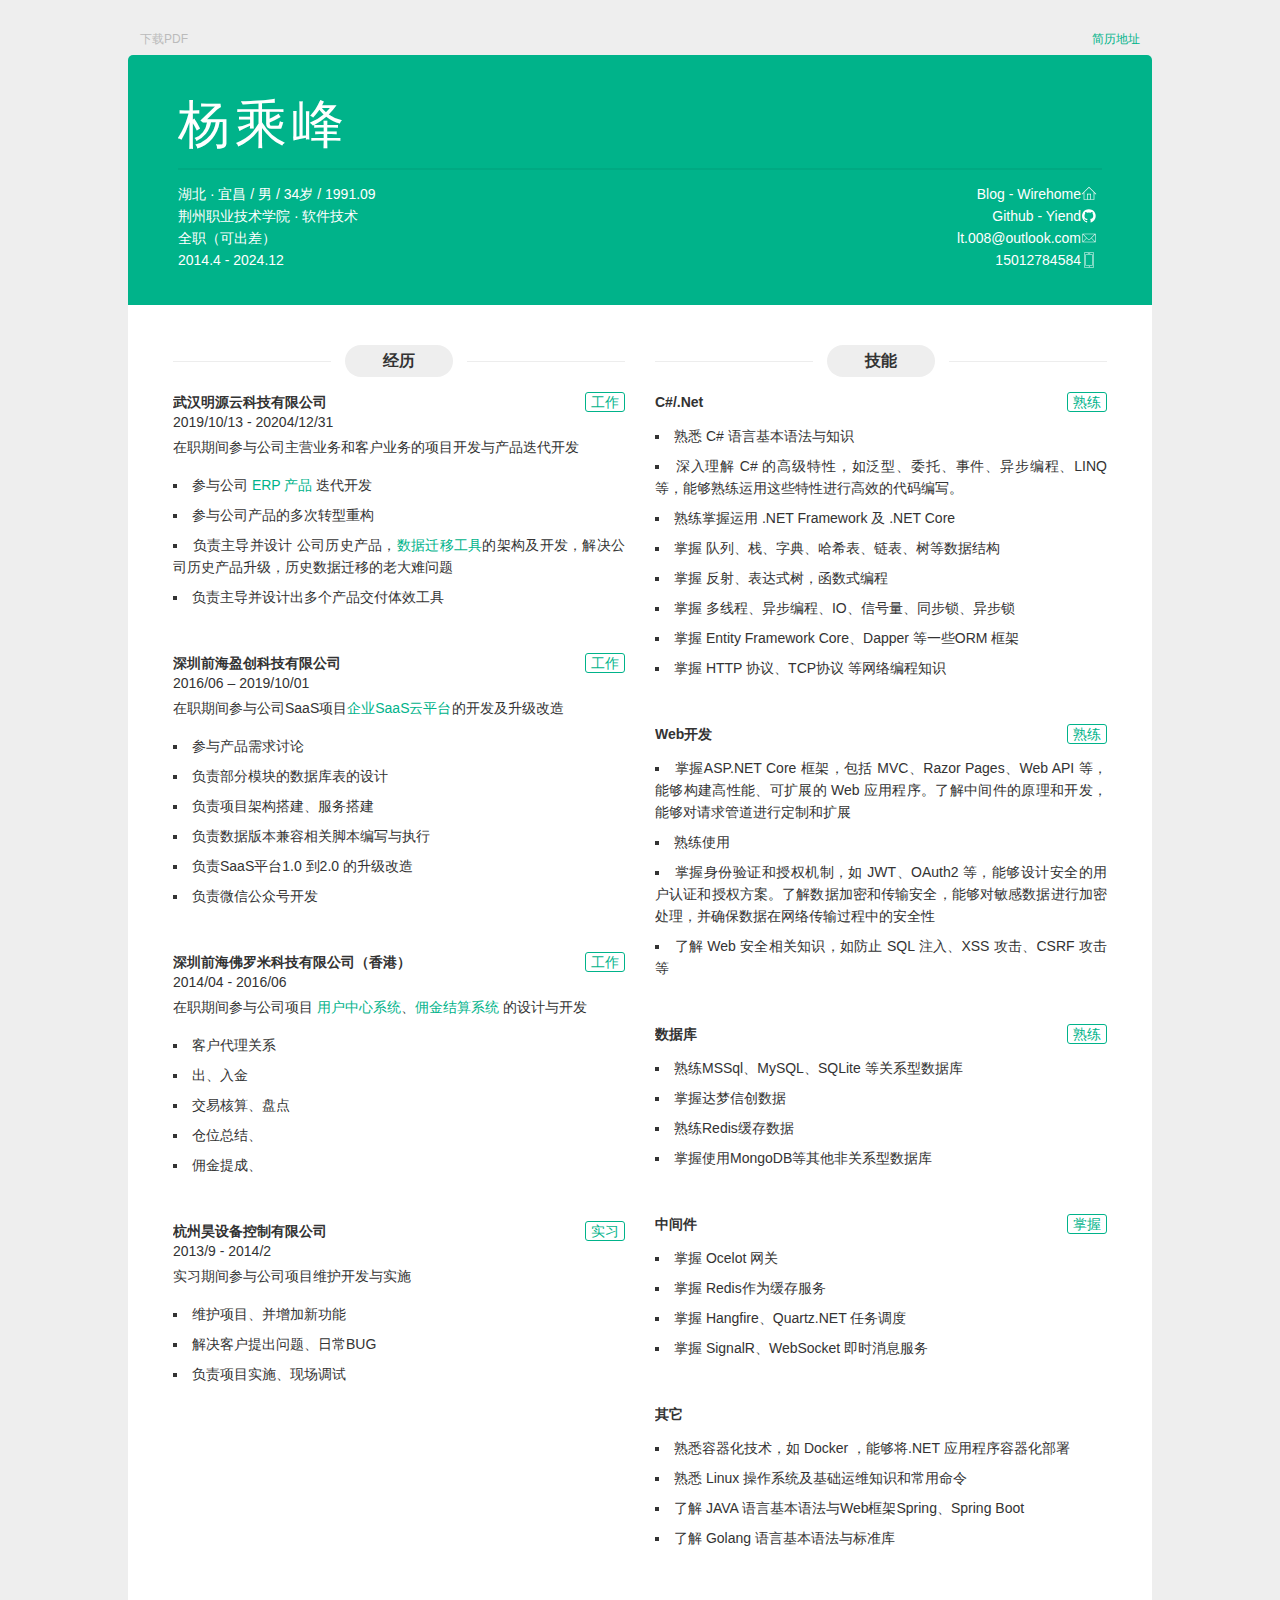
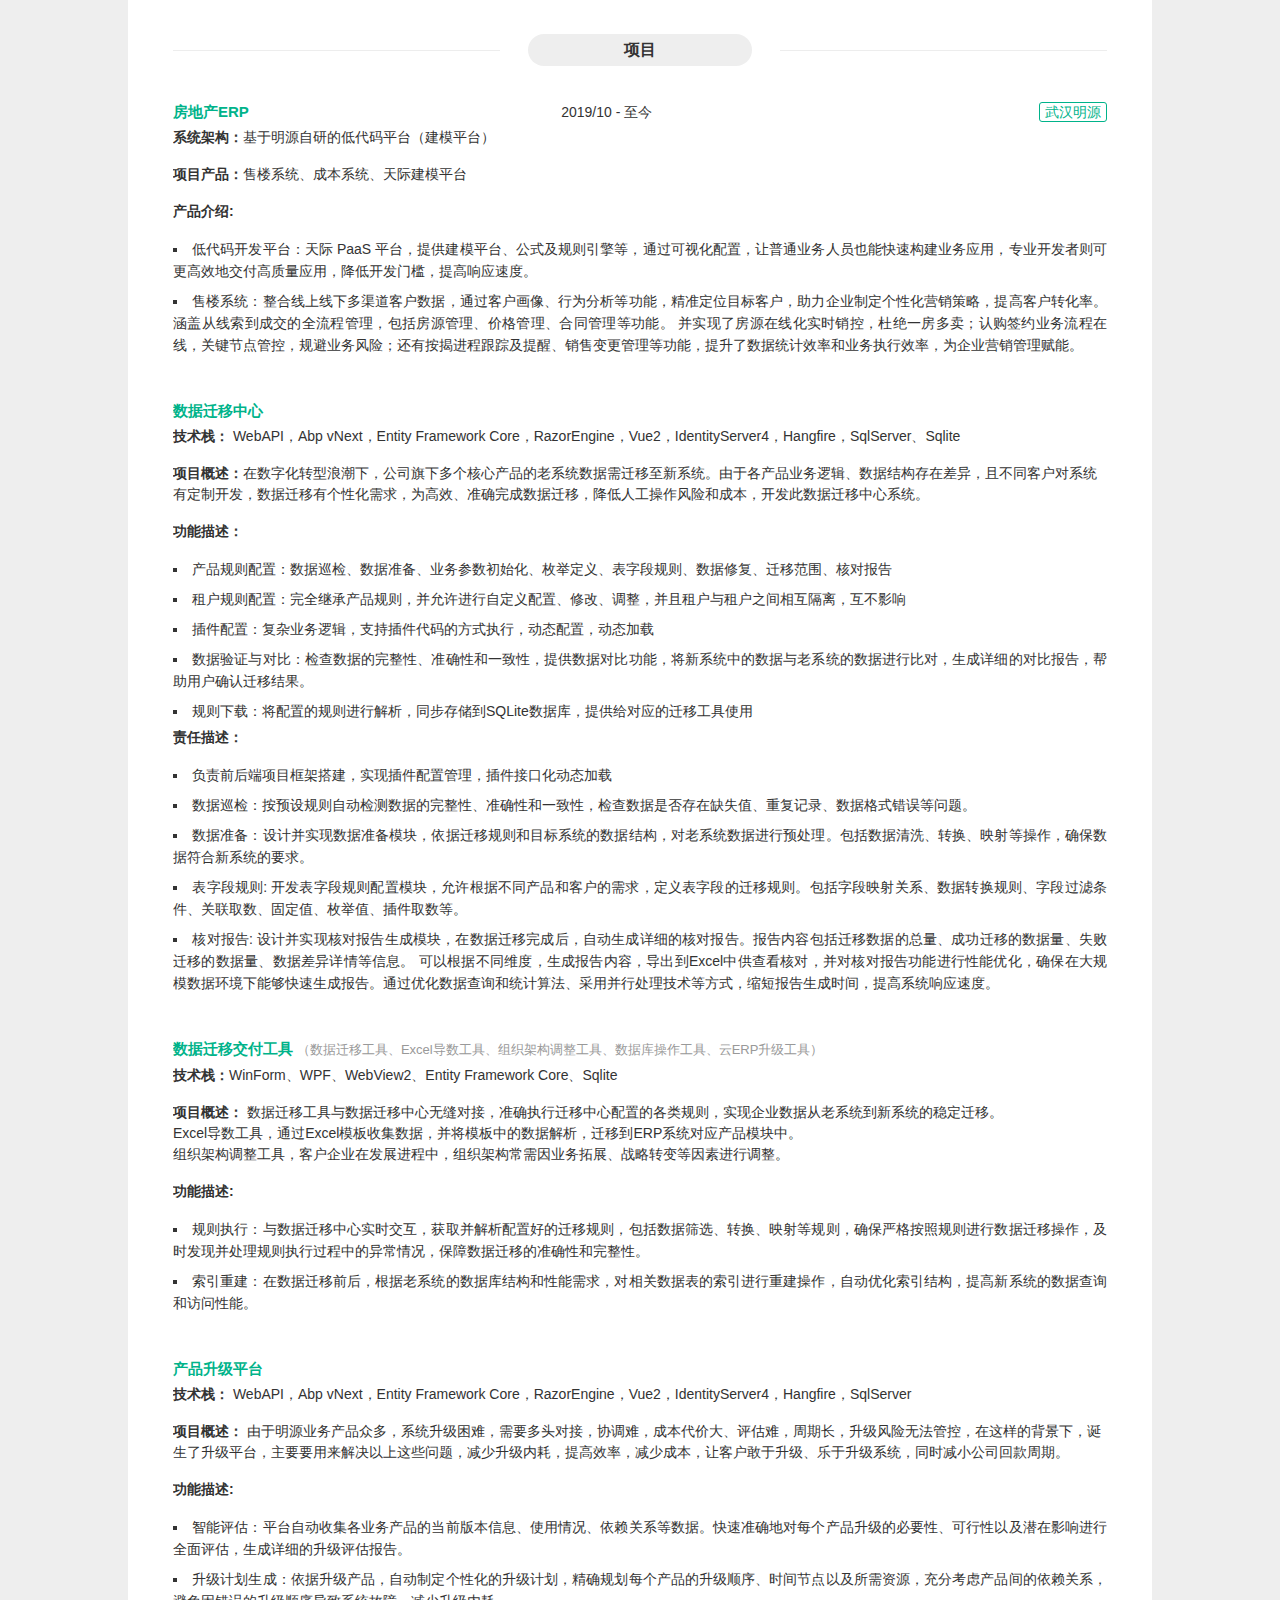
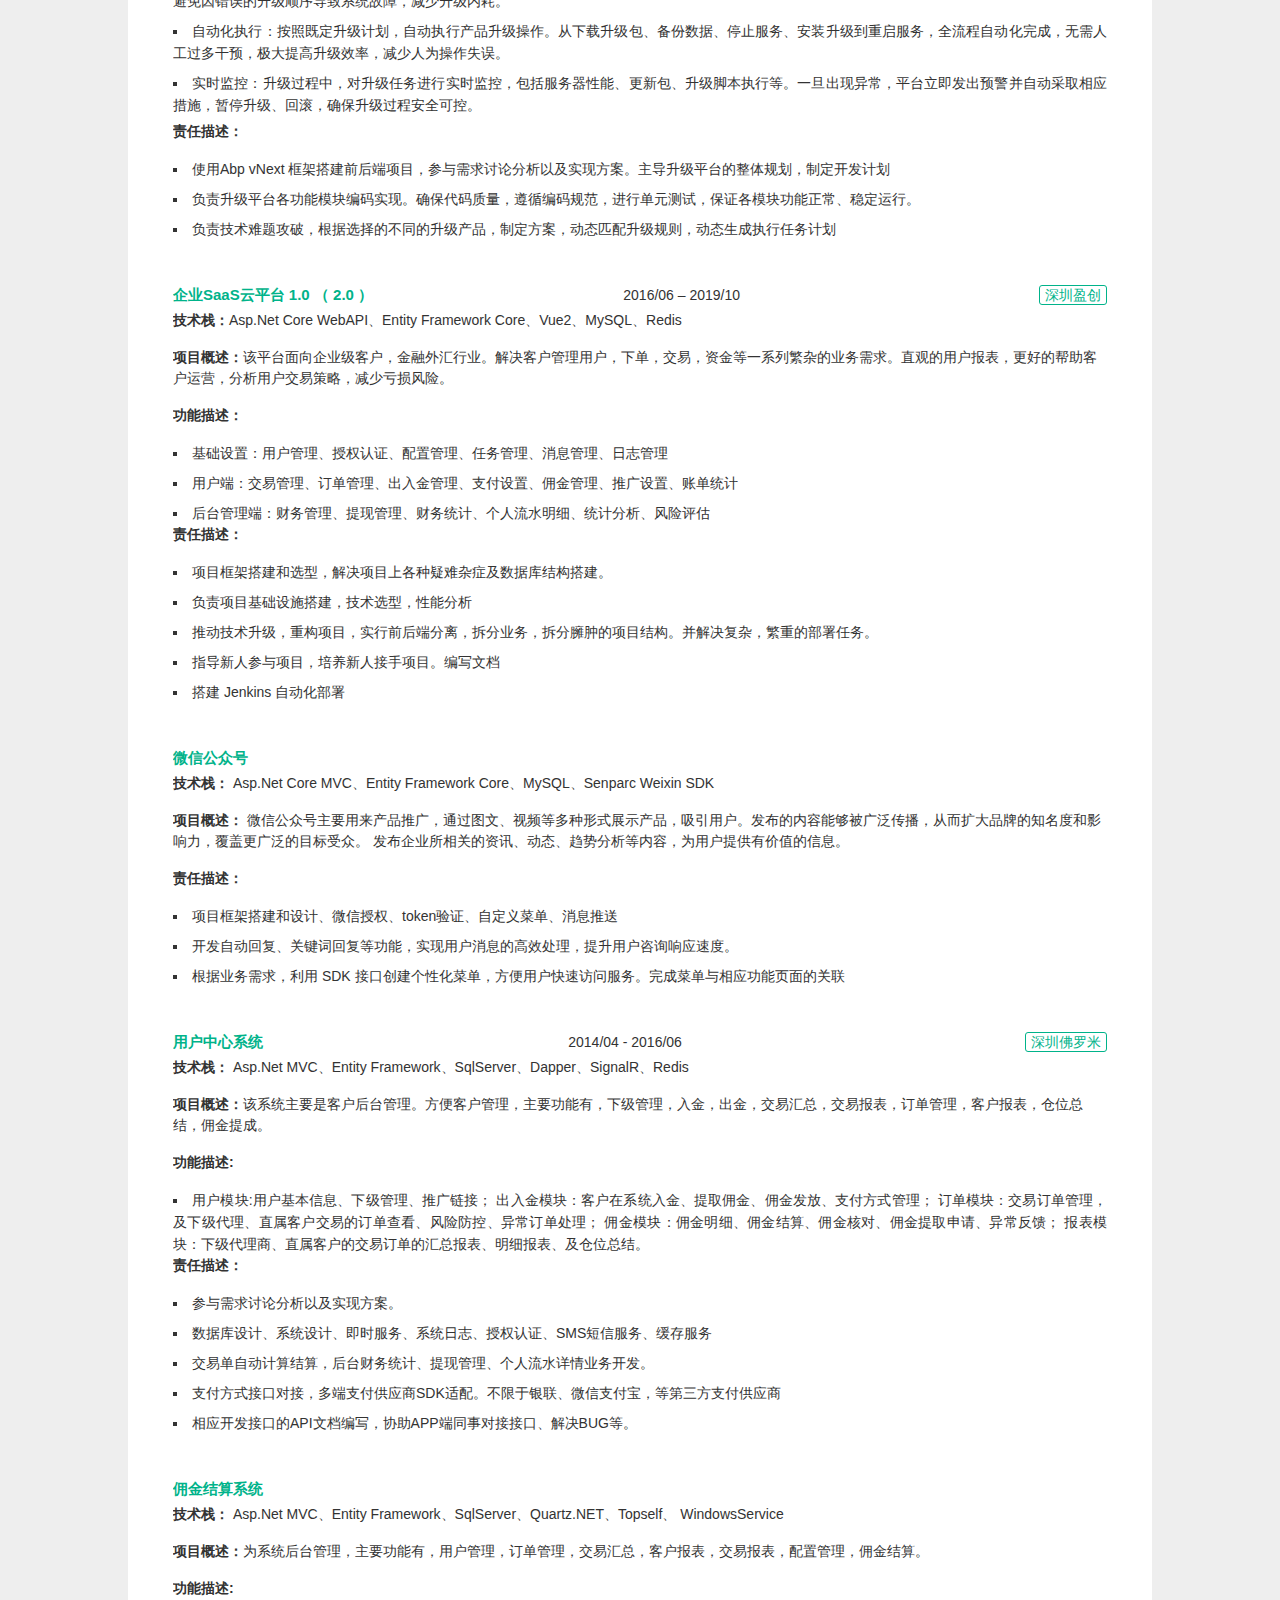
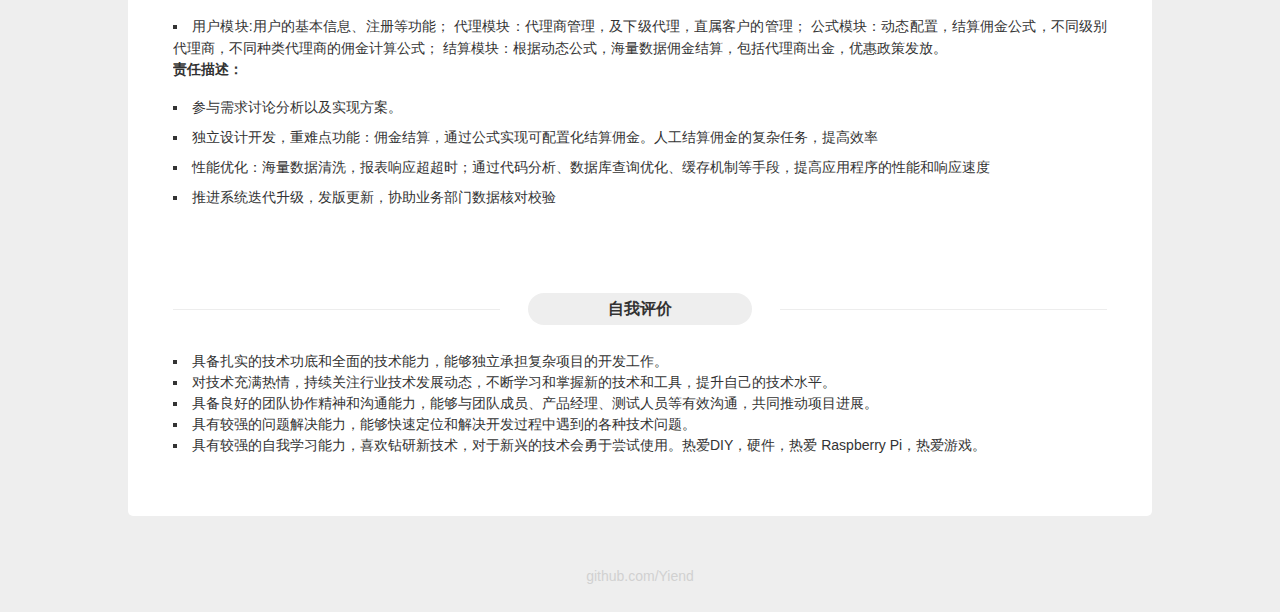
==== commit b35dfe21: "update" ====
--- a/index.html
+++ b/index.html
@@ -29,8 +29,8 @@
         <ul>
           <li>湖北 · 宜昌 / 男 / 34岁 / 1991.09</li>
           <li>荆州职业技术学院 · 软件技术</li>
-          <li>工作经验 - 11+年</li>
-          <li>2013.9 - 2024.12</li>
+          <li>全职（可出差）</li>
+          <li>2014.4 - 2024.12</li>
         </ul>
       </section>
       <section class="contact">
@@ -72,78 +72,70 @@
           <div class="section-bd">
             <div class="item">
               <header class="item-hd">
-                <h3 class="item-name">广州共享出行网络有限公司</h3><span class="item-time">2019/9 - 2020/04</span><a
+                <h3 class="item-name">武汉明源云科技有限公司</h3><span class="item-time">2019/10/13 - 20204/12/31</span><a
                   class="btn item-more">工作</a>
               </header>
               <div class="item-bd">
-                <p class="item-des">在职期间参与公司主营业务和客户业务的项目开发与产品迭代开发<a>ChargeSpot醒电</a></p>
-                <ul class="section-content">
-                  <li>参与共享充电宝项目，运营系统开发</li>
-                  <li>与海外部分支付方式对接，例如linePay,台湾远传电信等等</li>
-                  <li>参与开发运营系统，主要面向代理商客户</li>
-                </ul>
-              </div>
-            </div>
-            <div class="item">
-              <header class="item-hd">
-                <h3 class="item-name">广州微租移动科技有限公司</h3><span class="item-time">2017/08 – 2019/9</span><a
+                <p class="item-des">在职期间参与公司主营业务和客户业务的项目开发与产品迭代开发<a></a></p>
+                <ul class="section-content">
+                  <li>参与公司 <a>ERP 产品</a> 迭代开发</li>
+                  <li>参与公司产品的多次转型重构</li>
+                  <li>负责主导并设计 公司历史产品，<a>数据迁移工具</a>的架构及开发，解决公司历史产品升级，历史数据迁移的老大难问题</li>
+                  <li>负责主导并设计出多个产品交付体效工具 </li>
+                </ul>
+              </div>
+            </div>
+            <div class="item">
+              <header class="item-hd">
+                <h3 class="item-name">深圳前海盈创科技有限公司</h3><span class="item-time">2016/06 – 2019/10/01</span><a
                   class="btn item-more">工作</a>
               </header>
               <div class="item-bd">
-                <p class="item-des">在职期间参与公司自研项目<a>轻租小程序</a>、<a>轻租物业SAAS系统</a>的开发</p>
+                <p class="item-des">在职期间参与公司SaaS项目<a>企业SaaS云平台</a>的开发及升级改造</p>
                 <ul class="section-content">
                   <li>参与产品需求讨论</li>
                   <li>负责部分模块的数据库表的设计</li>
                   <li>负责项目架构搭建、服务搭建</li>
-                  <li>负责轻租小程序财务模块、智能设备模块开发</li>
                   <li>负责数据版本兼容相关脚本编写与执行</li>
-                </ul>
-              </div>
-            </div>
-            <div class="item">
-              <header class="item-hd">
-                <h3 class="item-name">肇庆黑棋网络科技有限公司</h3><span class="item-time">2016/9 – 2017/6</span><a
+                  <li>负责SaaS平台1.0 到2.0 的升级改造</li>
+                  <li>负责微信公众号开发</li>
+                </ul>
+              </div>
+            </div>
+            <div class="item">
+              <header class="item-hd">
+                <h3 class="item-name">深圳前海佛罗米科技有限公司（香港）</h3><span class="item-time">2014/04 - 2016/06</span><a
+                  class="btn item-more">工作</a>
+              </header>
+              <div class="item-bd">
+                <p class="item-des">在职期间参与公司项目 <a>用户中心系统</a>、<a>佣金结算系统</a> 的设计与开发</p>
+                <ul class="section-content">
+                  <li>客户代理关系</li>
+                  <li>出、入金</li>
+                  <li>交易核算、盘点</li>
+                  <li>仓位总结、</li>
+                  <li>佣金提成、</li>
+                </ul>
+              </div>
+            </div>
+            <div class="item">
+              <header class="item-hd">
+                <h3 class="item-name">杭州昊设备控制有限公司</h3><span class="item-time">2013/9 - 2014/2</span><a
                   class="btn item-more">实习</a>
               </header>
               <div class="item-bd">
-                <p class="item-des">校企实习，在此期间完成大型项目<a>第九宫殿</a>,以及当地中国移动合作的活动小项目</p>
-                <ul class="section-content">
-                  <li>第九宫殿数据库订单模块、商城模块设计</li>
-                  <li>需求研发讨论与划定方案</li>
-                  <li>相应模块功能开发</li>
-                </ul>
-              </div>
-            </div>
-            <div class="item">
-              <header class="item-hd">
-                <h3 class="item-name">广东工商学院</h3><span class="item-time">2015/9 - 2018/6</span><a
-                  class="btn item-more">在校</a>
-              </header>
-              <div class="item-bd">
-                <p class="item-des">在校期间负责学校公众号维护，其中包括：</p>
-                <ul class="section-content">
-                  <li>负责校园公众号表白墙项目开发</li>
-                  <li>校园官方网站维护</li>
+                <p class="item-des">实习期间参与公司项目维护开发与实施</p>
+                <ul class="section-content">
+                  <li>维护项目、并增加新功能</li>
+                  <li>解决客户提出问题、日常BUG</li>
+                  <li>负责项目实施、现场调试</li>
                 </ul><br>
-              </div>
-            </div>
-            <div class="item">
-              <header class="item-hd">
-                <h3 class="item-name">获奖情况</h3><span class="item-time">2015/9 - 2018/6</span><a
-                  class="btn item-more">获奖</a>
-              </header>
-              <div class="item-bd">
-                <ul class="section-content">
-                  <li><a>JAVA面向对象编程开发证书</a></li>
-                  <li><a>软件开发(JAVA)中级证书</a></li>
-                  <li><a>IBM软件工程师证书</a></li>
-                  <li><a>第八届蓝桥杯省赛二等奖</a></li>
-                </ul>
               </div>
             </div>
           </div>
         </section>
       </div>
+      <!--Start Skill-->
       <div class="content-right">
         <section class="skill">
           <header class="section-hd"><span class="section-title-l"></span>
@@ -151,206 +143,354 @@
           </header>
           <div class="section-bd">
             <div class="item">
-              <header class="item-hd"><span class="item-time">JAVA</span><a class="btn item-more">熟练</a></header>
-              <div class="item-bd">
-                <ul class="section-content">
-                  <li>熟悉JAVA基本语法与知识</li>
-                  <li>掌握JAVA常见的枚举、队列、栈、字典、哈希表、链表、树等数据结构</li>
-                </ul>
-              </div>
-            </div>
-            <div class="item">
-              <header class="item-hd"><span class="item-time">Web框架</span><a class="btn item-more">熟练</a></header>
-              <div class="item-bd">
-                <ul class="section-content">
-                  <li>熟悉Spring,SpringBoot,springCloud框架</li>
-                  <li>熟悉gateway网关，Hystrix熔断器、Ribbon负载均衡、Eureka或Nacos的服务注册与发现的配置与使用</li>
-                  <li>熟悉MyBatis,MyBatisPlus持久层框架</li>
-                  <li>掌握shiro权限管理框架</li>
-                </ul>
-              </div>
-            </div>
-            <div class="item">
-              <header class="item-hd"><span class="item-time">数据库</span><a class="btn item-more">熟练</a></header>
-              <div class="item-bd">
-                <ul class="section-content">
-                  <li>熟练MySQL、Oracle,SQLite关系型数据库</li>
+              <header class="item-hd"><span class="item-name">C#/.Net</span><a class="btn item-more">熟练</a></header>
+              <div class="item-bd">
+                <ul class="section-content">
+                  <li>熟悉 C# 语言基本语法与知识</li>
+                  <li>深入理解 C# 的高级特性，如泛型、委托、事件、异步编程、LINQ 等，能够熟练运用这些特性进行高效的代码编写。</li>
+                  <li>熟练掌握运用 .NET Framework 及 .NET Core </li>
+                  <li>掌握 队列、栈、字典、哈希表、链表、树等数据结构</li>
+                  <li>掌握 反射、表达式树，函数式编程</li>
+                  <li>掌握 多线程、异步编程、IO、信号量、同步锁、异步锁</li>
+                  <li>掌握 Entity Framework Core、Dapper 等一些ORM 框架</li>
+                  <li>掌握 HTTP 协议、TCP协议 等网络编程知识</li>
+                </ul>
+              </div>
+            </div>
+            <div class="item">
+              <header class="item-hd"><span class="item-name">Web开发</span><a class="btn item-more">熟练</a></header>
+              <div class="item-bd">
+                <ul class="section-content">
+                  <li>掌握ASP.NET Core 框架，包括 MVC、Razor Pages、Web API 等，能够构建高性能、可扩展的 Web 应用程序。了解中间件的原理和开发，能够对请求管道进行定制和扩展
+                  </li>
+                  <li>熟练使用</li>
+                  <li>掌握身份验证和授权机制，如 JWT、OAuth2 等，能够设计安全的用户认证和授权方案。了解数据加密和传输安全，能够对敏感数据进行加密处理，并确保数据在网络传输过程中的安全性</li>
+                  <li>了解 Web 安全相关知识，如防止 SQL 注入、XSS 攻击、CSRF 攻击等</li>
+                </ul>
+              </div>
+            </div>
+            <div class="item">
+              <header class="item-hd"><span class="item-name">数据库</span><a class="btn item-more">熟练</a></header>
+              <div class="item-bd">
+                <ul class="section-content">
+                  <li>熟练MSSql、MySQL、SQLite 等关系型数据库</li>
+                  <li>掌握达梦信创数据</li>
                   <li>熟练Redis缓存数据</li>
                   <li>掌握使用MongoDB等其他非关系型数据库</li>
                 </ul>
               </div>
             </div>
             <div class="item">
-              <header class="item-hd"><span class="item-time">中间件</span><a class="btn item-more">掌握</a></header>
-              <div class="item-bd">
-                <ul class="section-content">
-                  <li>掌握使用alibaba NACOS配置注册中心和配置中心</li>
-                  <li>掌握使用Redis作为消息广播订阅</li>
-                  <li>掌握使用ActiveMQ作为消息队列和消息广播订阅</li>
-                  <li>掌握使用elastic-job + zookeeper实现分布式定时任务</li>
-                  <li>掌握WebSocket即时消息服务</li>
-                </ul>
-              </div>
-            </div>
-            <div class="item">
-              <header class="item-hd"><span class="item-time">版本控制与IDE</span><a class="btn item-more">熟练</a></header>
-              <div class="item-bd">
-                <ul class="section-content">
-                  <li>熟练使用Git、SVN版本控制工具和常用指令</li>
-                  <li>熟练使用intellij Idea,Pycharm及其jet Brains全家桶IDE</li>
-                </ul>
-              </div>
-            </div>
-            <div class="item">
-              <header class="item-hd"><span class="item-time">linux与服务</span><a class="btn item-more">熟练</a></header>
-              <div class="item-bd">
-                <ul class="section-content">
-                  <li>熟练掌握Linux/Unix操作系统及基础运维知识和常用命令</li>
-                  <li>掌握使用tomcat,nginx,uWSGI等常用Web服务器</li>
-                </ul>
-              </div>
-            </div>
-            <div class="item">
-              <header class="item-hd"><span class="item-time">其它</span></header>
-              <div class="item-bd">
-                <ul class="section-content">
-                  <li>熟练掌握python基础，熟知常用库，掌握使用numpy,pandas,scipy数据分析库</li>
-                  <li>掌握html、cs、js、Vue等前端技术</li>
+              <header class="item-hd"><span class="item-name">中间件</span><a class="btn item-more">掌握</a></header>
+              <div class="item-bd">
+                <ul class="section-content">
+                  <li>掌握 Ocelot 网关</li>
+                  <li>掌握 Redis作为缓存服务</li>
+                  <li>掌握 Hangfire、Quartz.NET 任务调度</li>
+                  <li>掌握 SignalR、WebSocket 即时消息服务</li>
+                </ul>
+              </div>
+            </div>
+            <div class="item">
+              <header class="item-hd"><span class="item-name">其它</span></header>
+              <div class="item-bd">
+                <ul class="section-content">
+                  <li>熟悉容器化技术，如 Docker ，能够将.NET 应用程序容器化部署</li>
+                  <li>熟悉 Linux 操作系统及基础运维知识和常用命令</li>
+                  <li>了解 JAVA 语言基本语法与Web框架Spring、Spring Boot</li>
+                  <li>了解 Golang 语言基本语法与标准库</li>
                 </ul>
               </div>
             </div>
           </div>
         </section>
       </div>
+      <!--End Skill-->
+      <!-- Start Project-->
       <div class="content-left" style="width: 100%;">
         <section class="project">
           <header class="section-hd"><span class="section-title-l"></span>
             <h2 class="section-title">项目</h2><span class="section-title-r"></span>
           </header>
           <div class="section-bd"><br>
-            <div class="item">
-              <header class="item-hd">
-                <div class="general-box">
-                  <h3 class="item-name"><a style="font-weight:bold;font-size: 15px;">醒电ChargeSpot</a></h3><span
+            <!-- experience First -->
+            <div class="item">
+              <header class="item-hd">
+                <div class="general-box">
+                  <h3 class="item-name"><a class="item-title f15">房地产ERP</a></h3><span
                     class="item-time">2019/10 - 至今</span>
-                  <div><a class="btn item-more" style="margin-right: 60px;">APP</a><a class="btn item-more">小程序</a>
+                  <div><a class="btn item-more">武汉明源</a>
                   </div>
                 </div>
               </header>
               <div class="item-bd">
                 <p class="item-des"><b
-                    style="font-weight:bold;">系统架构:</b>以业务分模块的中台架构，SpringBoot,Redis,Shiro,RabbitMQ,MQTT,MySQL</p>
-                <p class="item-des"><b
-                    style="font-weight:bold;">项目概述:</b>醒电ChargeSpot是一个共享充电宝的项目，主要面向海外用户，目前已开通的地区有香港、台湾、澳门、日本、泰国等等。在今年冲击广州市场，目前能通过微信小程序、支付宝小程序、以及安卓或iosApp下载使用。
-                </p>
-                <p class="item-des"><b style="font-weight:bold;">功能描述:</b></p>
-                <ul class="section-content">
-                  <li>用户可以通过地图查看有充电宝机柜的商家，达到一目了然的效果，不用再担心哪里可以租借或归还充电宝。</li>
-                  <li>支持多币种支付和众多的支付方式，例如支付宝、微信支付、LinePay、google Pay、c2p、gmo、paidy、tapPay等等。</li>
-                  <li>运营模式多样化，可创建代理商启用合作模式，分成方案多样化功能。</li>
-                </ul>
-              </div>
-              <p class="item-des"><b style="font-weight:bold;">责任描述:</b></p>
-              <ul class="section-content">
-                <li>新增台湾远传电信支付方式对接、和租借主流程的业务接入新支付方式。</li>
-                <li>设计丢单记录与统计方案、即用户租借过程中无法租借的23种分类方案记录并统计、方便后续排查和优化充电宝机柜。</li>
-                <li>商家优惠券功能开发，机柜中心业务开发与重构旧项目，提高系统稳定性。</li>
-              </ul>
-              <p class="item-des"><b style="font-weight:bold;">难点解决方案:</b></p>
-              <li>
-                在运营系统中，代理商有5种角色，分别为代理商、商家、中介、销售、维护员工。其中一个功能是角色与充电宝机柜绑定。现要设计一个功能，由于绑定关系与业务流程组合共有几十种，为了使程序有更高扩展性与可读性，重新优化该功能，通过一个私有方法把所有角色聚合成一种，再对其过滤相应权限，最终输出一种特定的方式，去完成下一步的绑定主流程。
-              </li>
-            </div>
-            <div class="item">
-              <header class="item-hd">
-                <div class="general-box">
-                  <h3 class="item-name"><a style="font-weight:bold;font-size: 15px;">轻租房东/轻租life</a></h3><span
-                    class="item-time">2017/08 – 2019/09</span>
-                  <div><a class="btn item-more">微信小程序</a></div>
-                </div>
-              </header>
-              <div class="item-bd">
-                <p class="item-des"><b
-                    style="font-weight:bold;;">系统架构:</b>NACOS,SpringBoot,SpringCloud,Zookeeper,Redis,Shiro,ActiveMQ,WebSocket,MySQL
-                </p>
-                <p class="item-des"><b
-                    style="font-weight:bold;">项目概述:</b>轻租是一个自主独立研发的微信小程序项目，是一个结合智能硬件相关的一体式管房租房的服务项目,解决房东的所有租务问题。</p>
-                <p class="item-des"><b style="font-weight:bold;">功能描述:</b></p>
-                <ul class="section-content">
-                  <li>房东端:实名认证、发布房源、管理房源、押金管理、租金管理、账单统计、各户水电读数统计、租房签约</li>
-                  <li>租客端:实名认证、租客租房、智能硬件操作、房源水电读数统计、交租提醒、租房签约、账单统计等等。</li>
-                  <li>后台管理系统：财务管理、提现管理、财务统计、个人流水明细、房源管理等等。</li>
-                </ul>
-                <p class="item-des"><b style="font-weight:bold;">责任描述:</b></p>
-                <ul class="section-content">
-                  <li>项目框架搭建和选型，解决项目上各种疑难杂症、水电表、财务相关模块等数据库结构搭建。</li>
-                  <li>负责较多类型的消息系统开发、采用WebSocket消息服务来做到小程序站内消息实时推送、例如有系统消息、租房消息、合同消息、欠租、退租消息等等。</li>
-                  <li>水电表读取接口编写和优化计算算法、同样使用动态规划完成。</li>
-                  <li>微信授权拦截器、token验证、各种便携开发工具类编写、微信支付、微信提现到零钱、阿里云短信、阿里云实名认证、腾讯地图等第三方对接。</li>
+                    class="item-title">系统架构：</b>基于明源自研的低代码平台（建模平台）</p>
+                <p class="item-des"><b
+                    class="item-title">项目产品：</b>售楼系统、成本系统、天际建模平台
+                </p>
+                <p class="item-des"><b class="item-title">产品介绍:</b></p>
+                <ul class="section-content">
                   <li>
-                    财务大模块开发、其中有账单自动计算生成、签约逻辑业务、违约逻辑业务、续租逻辑业务、退房逻辑业务、交租、使用优惠券交租逻辑业务、各项限制逻辑业务等财务相关开发，后台财务统计、提现管理、个人流水详情业务开发。
-                  </li>
-                </ul>
-                <p class="item-des"><b style="font-weight:bold;">难点解决方案:</b></p>
-                <ul class="section-content">
-                  <li>
-                    起初项目较小时直接使用java里面的定时任务足够支撑当时的基础业务，当业务越来越广时，那些定时任务不方便管理和测试导致开发与测试效率低下且常出错等问题。于是改造为基于elastic-job+zookeeper来实现高可用易管理的分布式定时任务，常用的定时任务就是读取智能硬件水电表数据，账单生成、计算、逾期、退房、消息通知等等各项业务，自此后效率就提高上来了。
+                    低代码开发平台：天际 PaaS 平台，提供建模平台、公式及规则引擎等，通过可视化配置，让普通业务人员也能快速构建业务应用，专业开发者则可更高效地交付高质量应用，降低开发门槛，提高响应速度。
                   </li>
                   <li>
-                    项目刚开始时记录水电表每天的读数都储存在数据库各项字段上，随着业务的不断增加，例如合约月计算等，操作数据库复杂且繁琐，耗费性能占用高、当时便重构这一小块。储存结构不再以每一天占一个数据库字段的方式，改为使用矩阵储存各日数据、方便合约日切割数据(相当于切片)，再结合动态规划算法、能够低性能计算出当日到各个月的水电表读数用量。
+                    售楼系统：整合线上线下多渠道客户数据，通过客户画像、行为分析等功能，精准定位目标客户，助力企业制定个性化营销策略，提高客户转化率。
+                    涵盖从线索到成交的全流程管理，包括房源管理、价格管理、合同管理等功能。
+                    并实现了房源在线化实时销控，杜绝一房多卖；认购签约业务流程在线，关键节点管控，规避业务风险；还有按揭进程跟踪及提醒、销售变更管理等功能，提升了数据统计效率和业务执行效率，为企业营销管理赋能。
                   </li>
-                  <li>版本迭代时往往需要做一些数据兼容和迁移数据，编写sql语句和java解决较为复杂，所以基本上我是用python来按某些迭代规则来做数据处理。好确保新版本能准时上线。</li>
-                </ul>
-              </div>
-            </div>
-            <div class="item">
-              <header class="item-hd">
-                <div class="general-box">
-                  <h3 class="item-name"><a style="font-weight:bold;font-size: 15px;">第九宫殿</a></h3><span
-                    class="item-time">2016/10 - 2017/5</span>
-                  <div><a class="btn item-more" style="margin-right: 60px;">Android</a><a class="btn item-more">IOS</a>
+                  <!-- <li>
+                    成本系统：提供了一套标准化的成本管理流程和科目体系，帮助企业规范成本管理行为，提高成本管理的一致性和准确性。成本测算帮助企业根据项目规划和相关数据，对项目的各项成本进行初步估算，为后续的成本管理提供基础数据。
+                    目标成本确定项目的目标成本，将其分解到各个成本科目和业务环节，并通过系统进行锁定和跟踪。在项目执行过程中，对目标成本的变更进行严格管理，确保成本控制在目标范围内。
+                    动态成本实时监控项目的动态成本，包括已发生成本和待发生成本。通过与目标成本和合约规划的对比分析，及时发现成本偏差和潜在风险，为企业决策提供数据支持，以便采取相应的成本控制措施
+                  </li> -->
+                </ul>
+              </div>
+            </div>
+            <div class="item">
+              <header class="item-hd">
+                <div class="general-box">
+                  <h3 class="item-name"><a class="item-title f15">数据迁移中心</a></h3>
+                </div>
+              </header>
+              <div class="item-bd">
+                <p class="item-des"><b
+                    class="item-title">技术栈：</b> WebAPI，Abp vNext，Entity Framework
+                  Core，RazorEngine，Vue2，IdentityServer4，Hangfire，SqlServer、Sqlite</p>
+                <p class="item-des"><b
+                    class="item-title">项目概述：</b>在数字化转型浪潮下，公司旗下多个核心产品的老系统数据需迁移至新系统。由于各产品业务逻辑、数据结构存在差异，且不同客户对系统有定制开发，数据迁移有个性化需求，为高效、准确完成数据迁移，降低人工操作风险和成本，开发此数据迁移中心系统。
+                </p>
+                <p class="item-des"><b class="item-title">功能描述：</b></p>
+                <ul class="section-content">
+                  <li>产品规则配置：数据巡检、数据准备、业务参数初始化、枚举定义、表字段规则、数据修复、迁移范围、核对报告</li>
+                  <li>租户规则配置：完全继承产品规则，并允许进行自定义配置、修改、调整，并且租户与租户之间相互隔离，互不影响</li>
+                  <li>插件配置：复杂业务逻辑，支持插件代码的方式执行，动态配置，动态加载</li>
+                  <li>数据验证与对比：检查数据的完整性、准确性和一致性，提供数据对比功能，将新系统中的数据与老系统的数据进行比对，生成详细的对比报告，帮助用户确认迁移结果。</li>
+                  <li>规则下载：将配置的规则进行解析，同步存储到SQLite数据库，提供给对应的迁移工具使用</li>
+                </ul>
+              </div>
+              <p class="item-des"><b class="item-title">责任描述：</b></p>
+              <ul class="section-content">
+                <li>负责前后端项目框架搭建，实现插件配置管理，插件接口化动态加载</li>
+                <li>数据巡检：按预设规则自动检测数据的完整性、准确性和一致性，检查数据是否存在缺失值、重复记录、数据格式错误等问题。</li>
+                <li>数据准备：设计并实现数据准备模块，依据迁移规则和目标系统的数据结构，对老系统数据进行预处理。包括数据清洗、转换、映射等操作，确保数据符合新系统的要求。</li>
+                <li>表字段规则: 开发表字段规则配置模块，允许根据不同产品和客户的需求，定义表字段的迁移规则。包括字段映射关系、数据转换规则、字段过滤条件、关联取数、固定值、枚举值、插件取数等。</li>
+                <li>核对报告: 设计并实现核对报告生成模块，在数据迁移完成后，自动生成详细的核对报告。报告内容包括迁移数据的总量、成功迁移的数据量、失败迁移的数据量、数据差异详情等信息。
+                  可以根据不同维度，生成报告内容，导出到Excel中供查看核对，并对核对报告功能进行性能优化，确保在大规模数据环境下能够快速生成报告。通过优化数据查询和统计算法、采用并行处理技术等方式，缩短报告生成时间，提高系统响应速度。
+                </li>
+              </ul>
+            </div>
+            <div class="item">
+              <header class="item-hd">
+                <div class="general-box">
+                  <h3 class="item-name">
+                    <a class="item-title f15">数据迁移交付工具</a>
+                    <span style="font-weight: 100;font-size: 13px;color: #999;">
+                      （数据迁移工具、Excel导数工具、组织架构调整工具、数据库操作工具、云ERP升级工具）
+                    </span>
+                  </h3>
+                </div>
+              </header>
+              <div class="item-bd">
+                <p class="item-des"><b class="item-title">技术栈：</b>WinForm、WPF、WebView2、Entity Framework Core、Sqlite</p>
+                <p class="item-des"><b class="item-title">项目概述：</b>
+                  数据迁移工具与数据迁移中心无缝对接，准确执行迁移中心配置的各类规则，实现企业数据从老系统到新系统的稳定迁移。</br>
+                  Excel导数工具，通过Excel模板收集数据，并将模板中的数据解析，迁移到ERP系统对应产品模块中。</br>
+                  组织架构调整工具，客户企业在发展进程中，组织架构常需因业务拓展、战略转变等因素进行调整。
+                </p>
+                <p class="item-des"><b class="item-title">功能描述:</b></p>
+                <ul class="section-content">
+                  <li>
+                    规则执行：与数据迁移中心实时交互，获取并解析配置好的迁移规则，包括数据筛选、转换、映射等规则，确保严格按照规则进行数据迁移操作，及时发现并处理规则执行过程中的异常情况，保障数据迁移的准确性和完整性。
+                  </li>
+                  <li>索引重建：在数据迁移前后，根据老系统的数据库结构和性能需求，对相关数据表的索引进行重建操作，自动优化索引结构，提高新系统的数据查询和访问性能。</li>
+                </ul>
+              </div>
+              <!-- <p class="item-des"><b class="item-title">责任描述：</b></p>
+              <ul class="section-content">
+                <li></li>
+                <li></li>
+                <li></li>
+              </ul> -->
+              <!-- <p class="item-des"><b class="item-title">难点解决方案:</b></p>
+              <li>
+              </li> -->
+            </div>
+            <div class="item">
+              <header class="item-hd">
+                <div class="general-box">
+                  <h3 class="item-name"><a class="item-title f15">产品升级平台</a></h3>
+                </div>
+              </header>
+              <div class="item-bd">
+                <p class="item-des"><b class="item-title">技术栈：</b>
+                  WebAPI，Abp vNext，Entity Framework
+                  Core，RazorEngine，Vue2，IdentityServer4，Hangfire，SqlServer
+                </p>
+                <p class="item-des"><b class="item-title">项目概述：</b>
+                  由于明源业务产品众多，系统升级困难，需要多头对接，协调难，成本代价大、评估难，周期长，升级风险无法管控，在这样的背景下，诞生了升级平台，主要要用来解决以上这些问题，减少升级内耗，提高效率，减少成本，让客户敢于升级、乐于升级系统，同时减小公司回款周期。
+                </p>
+                <p class="item-des"><b class="item-title">功能描述:</b></p>
+                <ul class="section-content">
+                  <li>智能评估：平台自动收集各业务产品的当前版本信息、使用情况、依赖关系等数据。快速准确地对每个产品升级的必要性、可行性以及潜在影响进行全面评估，生成详细的升级评估报告。</li>
+                  <li>升级计划生成：依据升级产品，自动制定个性化的升级计划，精确规划每个产品的升级顺序、时间节点以及所需资源，充分考虑产品间的依赖关系，避免因错误的升级顺序导致系统故障，减少升级内耗。</li>
+                  <li>自动化执行：按照既定升级计划，自动执行产品升级操作。从下载升级包、备份数据、停止服务、安装升级到重启服务，全流程自动化完成，无需人工过多干预，极大提高升级效率，减少人为操作失误。</li>
+                  <li>实时监控：升级过程中，对升级任务进行实时监控，包括服务器性能、更新包、升级脚本执行等。一旦出现异常，平台立即发出预警并自动采取相应措施，暂停升级、回滚，确保升级过程安全可控。</li>
+                </ul>
+              </div>
+              <p class="item-des"><b class="item-title">责任描述：</b></p>
+              <ul class="section-content">
+                <li>使用Abp vNext 框架搭建前后端项目，参与需求讨论分析以及实现方案。主导升级平台的整体规划，制定开发计划</li>
+                <li>负责升级平台各功能模块编码实现。确保代码质量，遵循编码规范，进行单元测试，保证各模块功能正常、稳定运行。</li>
+                <li>负责技术难题攻破，根据选择的不同的升级产品，制定方案，动态匹配升级规则，动态生成执行任务计划</li>
+              </ul>
+              <!-- <p class="item-des"><b class="item-title">难点解决方案:</b></p>
+              <li>
+              </li> -->
+            </div>
+
+            <!-- experience Second -->
+            <div class="item">
+              <header class="item-hd">
+                <div class="general-box">
+                  <h3 class="item-name"><a class="item-title f15">企业SaaS云平台 1.0 （ 2.0 ） </a></h3>
+                  <span
+                    class="item-time">2016/06 – 2019/10</span>
+                  <div><a class="btn item-more">深圳盈创</a></div>
+                </div>
+              </header>
+              <div class="item-bd">
+                <p class="item-des"><b
+                    class="item-title">技术栈：</b>Asp.Net Core WebAPI、Entity Framework Core、Vue2、MySQL、Redis
+                </p>
+                <p class="item-des"><b
+                    class="item-title">项目概述：</b>该平台面向企业级客户，金融外汇行业。解决客户管理用户，下单，交易，资金等一系列繁杂的业务需求。直观的用户报表，更好的帮助客户运营，分析用户交易策略，减少亏损风险。
+                </p>
+                <p class="item-des"><b class="item-title">功能描述：</b></p>
+                <ul class="section-content">
+                  <li>基础设置：用户管理、授权认证、配置管理、任务管理、消息管理、日志管理</li>
+                  <li>用户端：交易管理、订单管理、出入金管理、支付设置、佣金管理、推广设置、账单统计</li>
+                  <li>后台管理端：财务管理、提现管理、财务统计、个人流水明细、统计分析、风险评估</li>
+                </ul>
+                <p class="item-des"><b class="item-title">责任描述：</b></p>
+                <ul class="section-content">
+                  <li>项目框架搭建和选型，解决项目上各种疑难杂症及数据库结构搭建。</li>
+                  <li>负责项目基础设施搭建，技术选型，性能分析</li>
+                  <li>推动技术升级，重构项目，实行前后端分离，拆分业务，拆分臃肿的项目结构。并解决复杂，繁重的部署任务。</li>
+                  <li>指导新人参与项目，培养新人接手项目。编写文档</li>
+                  <li>搭建 Jenkins 自动化部署</li>
+                </ul>
+              </div>
+            </div>
+            <div class="item">
+              <header class="item-hd">
+                <div class="general-box">
+                  <h3 class="item-name"><a class="item-title f15">微信公众号</a></h3>
+                </div>
+              </header>
+              <div class="item-bd">
+                <p class="item-des"><b class="item-title">技术栈：
+                  </b>Asp.Net Core MVC、Entity Framework Core、MySQL、Senparc Weixin SDK
+                </p>
+                <p class="item-des"><b class="item-title">项目概述：</b>
+                  微信公众号主要用来产品推广，通过图文、视频等多种形式展示产品，吸引用户。发布的内容能够被广泛传播，从而扩大品牌的知名度和影响力，覆盖更广泛的目标受众。
+                  发布企业所相关的资讯、动态、趋势分析等内容，为用户提供有价值的信息。
+                </p>
+                <p class="item-des"><b class="item-title">责任描述：</b></p>
+                <ul class="section-content">
+                  <li>项目框架搭建和设计、微信授权、token验证、自定义菜单、消息推送</li>
+                  <li>开发自动回复、关键词回复等功能，实现用户消息的高效处理，提升用户咨询响应速度。</li>
+                  <li>根据业务需求，利用 SDK 接口创建个性化菜单，方便用户快速访问服务。完成菜单与相应功能页面的关联</li>
+                </ul>
+              </div>
+            </div>
+            <!-- experience Third -->
+            <div class="item">
+              <header class="item-hd">
+                <div class="general-box">
+                  <h3 class="item-name"><a class="item-title f15">用户中心系统</a></h3><span
+                    class="item-time">2014/04 - 2016/06</span>
+                  <div><a class="btn item-more">深圳佛罗米</a>
                   </div>
                 </div>
               </header>
               <div class="item-bd">
-                <p class="item-des"><b style="font-weight:bold;;">系统架构:</b>SpringBoot、MyBatis、Shiro、MySQL、Redis</p>
-                <p class="item-des"><b
-                    style="font-weight:bold;">项目概述:</b>第九宫殿是一款针对全国高校研发而出的新型互联网+校企合作服务平台，以校企双主体协同育人，产、学、研融合为中心理念，专注于大学生群体才艺展示、创意创作、实现人才发掘与作品转化的APP。
-                </p>
-                <p class="item-des"><b style="font-weight:bold;">功能描述:</b></p>
+                <p class="item-des"><b class="item-title">技术栈：
+                  </b>Asp.Net MVC、Entity Framework、SqlServer、Dapper、SignalR、Redis</p>
+                <p class="item-des"><b
+                    class="item-title">项目概述：</b>该系统主要是客户后台管理。方便客户管理，主要功能有，下级管理，入金，出金，交易汇总，交易报表，订单管理，客户报表，仓位总结，佣金提成。
+                </p>
+                <p class="item-des"><b class="item-title">功能描述:</b></p>
+                <ul class="section-content">
+                  <li>用户模块:用户基本信息、下级管理、推广链接；
+                    出入金模块：客户在系统入金、提取佣金、佣金发放、支付方式管理；
+                    订单模块：交易订单管理，及下级代理、直属客户交易的订单查看、风险防控、异常订单处理；
+                    佣金模块：佣金明细、佣金结算、佣金核对、佣金提取申请、异常反馈；
+                    报表模块：下级代理商、直属客户的交易订单的汇总报表、明细报表、及仓位总结。
+                  </li>
+                </ul>
+                <p class="item-des"><b class="item-title">责任描述：</b></p>
+                <ul class="section-content">
+                  <li>参与需求讨论分析以及实现方案。</li>
+                  <li>数据库设计、系统设计、即时服务、系统日志、授权认证、SMS短信服务、缓存服务</li>
+                  <li>交易单自动计算结算，后台财务统计、提现管理、个人流水详情业务开发。</li>
+                  <li>支付方式接口对接，多端支付供应商SDK适配。不限于银联、微信支付宝，等第三方支付供应商</li>
+                  <li>相应开发接口的API文档编写，协助APP端同事对接接口、解决BUG等。</li>
+                </ul>
+              </div>
+            </div>
+            <div class="item">
+              <header class="item-hd">
+                <div class="general-box">
+                  <h3 class="item-name"><a class="item-title f15">佣金结算系统</a></h3>
+                </div>
+              </header>
+              <div class="item-bd">
+                <p class="item-des"><b class="item-title">技术栈：
+                  </b>Asp.Net MVC、Entity Framework、SqlServer、Quartz.NET、Topself、 WindowsService</p>
+                <p class="item-des"><b class="item-title">项目概述：</b>为系统后台管理，主要功能有，用户管理，订单管理，交易汇总，客户报表，交易报表，配置管理，佣金结算。
+                </p>
+                <p class="item-des"><b class="item-title">功能描述:</b></p>
                 <ul class="section-content">
                   <li>用户模块:用户的基本信息、注册等功能；
-                    活动模块：官方活动或者自定义发起活动，可参加活动和上传活动作品等功能；
-                    特色模块：了解全国各地地方特色小吃和民族风采；
-                    商城模块：一整套的官方和用户自定义买卖的商城；
-                    议事厅模块：类似于贴吧、发帖与讨论相关功能。
-                    惊喜模块：有相关抢购、一元购、拍卖等功能。</li>
-                </ul>
-                <p class="item-des"><b style="font-weight:bold;">责任描述:</b></p>
+                    代理模块：代理商管理，及下级代理，直属客户的管理；
+                    公式模块：动态配置，结算佣金公式，不同级别代理商，不同种类代理商的佣金计算公式；
+                    结算模块：根据动态公式，海量数据佣金结算，包括代理商出金，优惠政策发放。
+                  </li>
+                </ul>
+                <p class="item-des"><b class="item-title">责任描述：</b></p>
                 <ul class="section-content">
                   <li>参与需求讨论分析以及实现方案。</li>
-                  <li>商城模块数据库设计、APP服务端商城模块全业务开发、其中有：商品分类、商品详情与图片、商品规格、商品服务、商品参数、订单相关、退货管理；APP后台CMS全商城模块开发。</li>
-                  <li>微信支付和支付宝支付对接与测试、极光推送和环信对接，使用AOP记录用户操作日志。</li>
-                  <li>协作负责活动、惊喜模块同事开发、协助APP端同事对接接口、解决BUG等。</li>
-                  <li>相应开发接口的API文档编写。</li>
+                  <li>独立设计开发，重难点功能：佣金结算，通过公式实现可配置化结算佣金。人工结算佣金的复杂任务，提高效率</li>
+                  <li>性能优化：海量数据清洗，报表响应超超时；通过代码分析、数据库查询优化、缓存机制等手段，提高应用程序的性能和响应速度</li>
+                  <li>推进系统迭代升级，发版更新，协助业务部门数据核对校验</li>
                 </ul>
               </div>
             </div>
           </div>
         </section>
       </div>
+      <!-- End Project-->
+      <!--Start Self-->
       <div class="content-left" style="width: 100%;">
         <section class="project">
           <header class="section-hd"><span class="section-title-l"></span>
             <h2 class="section-title">自我评价</h2><span class="section-title-r"></span>
           </header><br>
-          <p>喜欢钻研新技术，对于新兴的技术会勇于尝试使用、对于一些感觉不太好的地方会想尽一切办法去优化。在工作上，严格遵守开发规范，能快速融入团队开发，拥有比较棒的亲和力，能吃苦耐劳，能高效地完成任务。</p>
+          <ul class="self-appraisal">
+            <li>具备扎实的技术功底和全面的技术能力，能够独立承担复杂项目的开发工作。</li>
+            <li>对技术充满热情，持续关注行业技术发展动态，不断学习和掌握新的技术和工具，提升自己的技术水平。</li>
+            <li>具备良好的团队协作精神和沟通能力，能够与团队成员、产品经理、测试人员等有效沟通，共同推动项目进展。</li>
+            <li>具有较强的问题解决能力，能够快速定位和解决开发过程中遇到的各种技术问题。</li>
+            <li>具有较强的自我学习能力，喜欢钻研新技术，对于新兴的技术会勇于尝试使用。热爱DIY，硬件，热爱 Raspberry Pi，热爱游戏。</li>
+          </ul>
         </section>
       </div>
+      <!--End Self-->
     </div>
-    <iframe id="pdf" style="width: 100%; height: 100%;"></iframe>
   </main>
-  <footer class="github-footer"><a class="footer-link" href="https://github.com/gwuhaolin/resume">粤ICP备20006711号-1</a>
+  <footer class="github-footer">
+    <a class="footer-link" href="https://github.com/Yiend">github.com/Yiend</a>
   </footer>
   <script>
     function generatePdf () {
--- a/main.css
+++ b/main.css
@@ -1,55 +1,137 @@
-html, body, div, span, applet, object, iframe,
-h1, h2, h3, h4, h5, h6, p, blockquote, pre,
-a, abbr, acronym, address, big, cite, code,
-del, dfn, em, img, ins, kbd, q, s, samp,
-small, strike, strong, sub, sup, tt, var,
-b, u, i, center,
-dl, dt, dd, ol, ul, li,
-fieldset, form, label, legend,
-table, caption, tbody, tfoot, thead, tr, th, td,
-article, aside, canvas, details, embed,
-figure, figcaption, footer, header, hgroup,
-menu, nav, output, ruby, section, summary,
-time, mark, audio, video {
+html,
+body,
+div,
+span,
+applet,
+object,
+iframe,
+h1,
+h2,
+h3,
+h4,
+h5,
+h6,
+p,
+blockquote,
+pre,
+a,
+abbr,
+acronym,
+address,
+big,
+cite,
+code,
+del,
+dfn,
+em,
+img,
+ins,
+kbd,
+q,
+s,
+samp,
+small,
+strike,
+strong,
+sub,
+sup,
+tt,
+var,
+b,
+u,
+i,
+center,
+dl,
+dt,
+dd,
+ol,
+ul,
+li,
+fieldset,
+form,
+label,
+legend,
+table,
+caption,
+tbody,
+tfoot,
+thead,
+tr,
+th,
+td,
+article,
+aside,
+canvas,
+details,
+embed,
+figure,
+figcaption,
+footer,
+header,
+hgroup,
+menu,
+nav,
+output,
+ruby,
+section,
+summary,
+time,
+mark,
+audio,
+video {
   margin: 0;
   padding: 0;
   border: 0;
   font: inherit;
   font-size: 100%;
-  vertical-align: baseline; }
+  vertical-align: baseline;
+}
 
 html {
-  line-height: 1; }
-
-ol, ul {
-  list-style: none; }
+  line-height: 1;
+}
+
+ol,
+ul {
+  list-style: none;
+}
 
 table {
   border-collapse: collapse;
-  border-spacing: 0; }
-
-caption, th, td {
+  border-spacing: 0;
+}
+
+caption,
+th,
+td {
   text-align: left;
   font-weight: normal;
-  vertical-align: middle; }
-
-q, blockquote {
-  quotes: none; }
-  q:before, q:after, blockquote:before, blockquote:after {
-    content: "";
-    content: none; }
+  vertical-align: middle;
+}
+
+q,
+blockquote {
+  quotes: none;
+}
+
+q:before,
+q:after,
+blockquote:before,
+blockquote:after {
+  content: "";
+  content: none;
+}
 
 a img {
-  border: none; }
-
-elements-of-type(html5-block) {
-  display: block; }
+  border: none;
+}
 
 * {
   -webkit-box-sizing: border-box;
   -moz-box-sizing: border-box;
   box-sizing: border-box;
-  user-select: none; }
+  user-select: none;
+}
 
 body {
   color: #333;
@@ -60,10 +142,8 @@
   -webkit-text-size-adjust: none;
   background-color: #eee;
   overflow: auto;
-  padding-top: 5px; }
-  @media screen and (max-width: 1024px) {
-    body {
-      padding-top: 0; } }
+  padding-top: 5px;
+}
 
 a {
   text-decoration: none;
@@ -71,7 +151,8 @@
   -webkit-transition: all 0.2s ease-in-out;
   -moz-transition: all 0.2s ease-in-out;
   -o-transition: all 0.2s ease-in-out;
-  transition: all 0.2s ease-in-out; }
+  transition: all 0.2s ease-in-out;
+}
 
 .last-modified {
   position: absolute;
@@ -81,13 +162,9 @@
   color: #bbb;
   margin-left: -500px;
   font-size: 12px;
-  text-align: right; }
-  @media screen and (max-width: 1024px) {
-    .last-modified {
-      display: none; } }
-  @media print {
-    .last-modified {
-      display: none; } }
+  text-align: right;
+}
+
 
 .download-pdf {
   position: absolute;
@@ -98,13 +175,8 @@
   font-size: 12px;
   text-align: right;
   cursor: pointer;
- }
-  @media screen and (max-width: 1024px) {
-    .download-pdf {
-      display: none; } }
-  @media print {
-    .download-pdf {
-      display: none; } }
+}
+
 
 .content {
   position: relative;
@@ -116,249 +188,277 @@
   -o-border-radius: 5px;
   border-radius: 5px;
   background-color: #fff;
-  overflow: hidden; }
-  @media screen and (max-width: 1024px) {
-    .content {
-      width: 100%;
-      margin: 0;
-      -webkit-border-radius: 0;
-      -moz-border-radius: 0;
-      -ms-border-radius: 0;
-      -o-border-radius: 0;
-      border-radius: 0; } }
+  overflow: hidden;
+}
 
 .content-hd {
   width: 100%;
   padding: 30px 50px;
   color: #fff;
   background-color: #00b38a;
-  overflow: hidden; }
-  @media screen and (max-width: 720px) {
-    .content-hd {
-      padding: 25px 30px; } }
-  @media print {
-    .content-hd {
-      color: #000;
-      background-color: #fff; } }
-  .content-hd .title {
-    width: 100%;
-    border-bottom: 2px solid #00a982;
-    font-size: 52px;
-    font-weight: 300;
-    overflow: hidden;
-    padding-bottom: 5px;
-    margin-bottom: 5px; }
-  .content-hd .name,
-  .content-hd .job,
-  .content-hd .info,
-  .content-hd .contact {
-    width: 50%; }
-    @media screen and (max-width: 720px) {
-      .content-hd .name,
-      .content-hd .job,
-      .content-hd .info,
-      .content-hd .contact {
-        width: 100%;
-        text-align: center; } }
-  .content-hd .name {
-    float: left; }
-    .content-hd .name h1 {
-      font-family: "Lucida Grande", "Hiragino Sans GB", "Hiragino Sans GB W3", "Helvetica Neue", Helvetica, Arial, "Microsoft YaHei", sans-serif;
-      font-weight: 500;
-      letter-spacing: 5px; }
-      @media screen and (max-width: 720px) {
-        .content-hd .name h1 {
-          letter-spacing: 0;
-          line-height: 1.25;
-          margin-top: 10px; } }
-      .content-hd .name h1 small {
-        font-weight: 400;
-        letter-spacing: 0;
-        font-size: 24px;
-        padding-left: 10px; }
-        @media screen and (max-width: 720px) {
-          .content-hd .name h1 small {
-            display: block;
-            padding-left: 0;
-            font-size: 20px;
-            line-height: 1; } }
-  .content-hd .job {
-    float: right;
-    text-align: right; }
-    @media screen and (max-width: 720px) {
-      .content-hd .job {
-        text-align: center; } }
-    .content-hd .job h2 {
-      display: inline-block;
-      font-size: 24px; }
-      @media screen and (max-width: 720px) {
-        .content-hd .job h2 {
-          border-top: 1px solid #00a982;
-          margin: 5px auto 0;
-          padding: 10px; } }
-  .content-hd .info {
-    float: left;
-    line-height: 22px; }
-  .content-hd .contact {
-    float: right;
-    text-align: right;
-    padding-right: 5px; }
-    .content-hd .contact ul {
-      margin: 8px 0 4px; }
-      @media screen and (max-width: 720px) {
-        .content-hd .contact ul {
-          text-align: center;
-          margin: 16px 0 0; } }
-      .content-hd .contact ul > li {
-        height: 22px; }
-        @media screen and (max-width: 720px) {
-          .content-hd .contact ul > li {
-            display: inline-block; } }
-        .content-hd .contact ul > li > a {
-          color: #fff;
-          font-family: "Lucida Grande", "Hiragino Sans GB", "Hiragino Sans GB W3", "Helvetica Neue", Helvetica, Arial, "Microsoft YaHei", sans-serif;
-          font-size: 14px;
-          line-height: 22px; }
-          @media print {
-            .content-hd .contact ul > li > a {
-              color: #000; } }
-          .content-hd .contact ul > li > a:hover {
-            color: #e8e8e8; }
-          @media screen and (max-width: 720px) {
-            .content-hd .contact ul > li > a .contact-link {
-              display: none; } }
-          .content-hd .contact ul > li > a .iconfont {
-            fill: #fff;
-            vertical-align: text-top; }
-            @media screen and (max-width: 720px) {
-              .content-hd .contact ul > li > a .iconfont {
-                margin: 5px 8px; } }
+  overflow: hidden;
+}
+
+.content-hd .title {
+  width: 100%;
+  border-bottom: 2px solid #00a982;
+  font-size: 52px;
+  font-weight: 300;
+  overflow: hidden;
+  padding-bottom: 5px;
+  margin-bottom: 5px;
+}
+
+.content-hd .name,
+.content-hd .job,
+.content-hd .info,
+.content-hd .contact {
+  width: 50%;
+}
+
+.content-hd .name {
+  float: left;
+}
+
+.content-hd .name h1 {
+  font-family: "Lucida Grande", "Hiragino Sans GB", "Hiragino Sans GB W3", "Helvetica Neue", Helvetica, Arial, "Microsoft YaHei", sans-serif;
+  font-weight: 500;
+  letter-spacing: 5px;
+}
+
+.content-hd .name h1 small {
+  font-weight: 400;
+  letter-spacing: 0;
+  font-size: 24px;
+  padding-left: 10px;
+}
+
+.content-hd .job {
+  float: right;
+  text-align: right;
+}
+
+.content-hd .job h2 {
+  display: inline-block;
+  font-size: 24px;
+}
+
+.content-hd .info {
+  float: left;
+  line-height: 22px;
+}
+
+.content-hd .info ul {
+  margin: 8px 0 4px;
+}
+
+.content-hd .contact {
+  float: right;
+  text-align: right;
+  padding-right: 5px;
+}
+
+.content-hd .contact ul {
+  margin: 8px 0 4px;
+}
+
+.content-hd .contact ul>li {
+  height: 22px;
+}
+
+
+.content-hd .contact ul>li>a {
+  color: #fff;
+  font-family: "Lucida Grande", "Hiragino Sans GB", "Hiragino Sans GB W3", "Helvetica Neue", Helvetica, Arial, "Microsoft YaHei", sans-serif;
+  font-size: 14px;
+  line-height: 22px;
+}
+
+.content-hd .contact ul>li>a:hover {
+  color: #e8e8e8;
+}
+
+.content-hd .contact ul>li>a .iconfont {
+  fill: #fff;
+  vertical-align: text-top;
+}
 
 .content-bd {
   width: 100%;
   min-height: 200px;
   padding: 20px 30px 50px;
-  overflow: hidden; }
-  @media screen and (max-width: 720px) {
-    .content-bd {
-      padding: 20px 20px 50px; } }
-  .content-bd .content-left,
-  .content-bd .content-right {
-    width: 50%; }
-    @media screen and (max-width: 1024px) {
-      .content-bd .content-left,
-      .content-bd .content-right {
-        width: 100%; } }
-  .content-bd .content-left {
-    float: left; }
-  .content-bd .content-right {
-    float: right; }
-  .content-bd section {
-    overflow: hidden;
-    padding: 10px 15px; }
-  .content-bd .section-hd {
-    position: relative;
-    height: 32px;
-    margin: 10px auto 5px;
-    overflow: hidden; }
-  .content-bd .section-bd {
-    overflow: hidden; }
-    .content-bd .section-bd ul li {
-      margin-top: 8px;
-      list-style: square inside; }
-    .content-bd .section-bd .item {
-      margin-bottom: 20px; }
-  .content-bd .section-title-l,
-  .content-bd .section-title-r {
-    position: absolute;
-    top: 50%;
-    display: inline-block;
-    width: 35%;
-    height: 0;
-    vertical-align: middle;
-    border-top: 1px solid #ededed; }
-  .content-bd .section-title-l {
-    left: 0; }
-  .content-bd .section-title-r {
-    right: 0; }
-  .content-bd .section-title {
-    position: relative;
-    z-index: 1;
-    width: 24%;
-    min-width: 100px;
-    margin: 0 auto;
-    padding: 4px 10px;
-    -webkit-border-radius: 32px;
-    -moz-border-radius: 32px;
-    -ms-border-radius: 32px;
-    -o-border-radius: 32px;
-    border-radius: 32px;
-    font-size: 16px;
-    font-weight: bold;
-    text-align: center;
-    background-color: #eee; }
-  .content-bd .section-list {
-    padding: 10px 0 5px; }
-  .content-bd .item-hd {
-    position: relative;
-    padding: 10px 0 5px;
-    line-height: 20px;
-    overflow: hidden;
-    font-weight: 500;
-    min-height: 30px; }
-    .content-bd .item-hd .item-time {
-      display: inline-block;
-      float: left;
-      width: 25%; }
-      @media screen and (max-width: 720px) {
-        .content-bd .item-hd .item-time {
-          width: 100%;
-          margin-bottom: 5px; } }
-    .content-bd .item-hd .item-more {
-      position: absolute;
-      top: 10px;
-      right: 0; }
-    .content-bd .item-hd .item-name {
-      float: left; }
-  .content-bd .item-bd {
-    margin-bottom: 5px; }
-  .content-bd .item-des {
-    margin-bottom: 16px; }
-  .content-bd .section-content {
-    text-align: justify;
-    word-break: break-all;
-    line-height: 22px; }
-    .content-bd .section-content em {
-      display: inline-block;
-      font-family: Menlo, "Helvetica Neue", Helvetica, Arial, "Microsoft YaHei", sans-serif;
-      font-size: 12px;
-      line-height: 14px;
-      border: 1px solid #d1d1d1;
-      -webkit-border-radius: 3px;
-      -moz-border-radius: 3px;
-      -ms-border-radius: 3px;
-      -o-border-radius: 3px;
-      border-radius: 3px;
-      margin: 2px;
-      padding: 0 3px;
-      background-color: #f7f7f7; }
-    .content-bd .section-content strong {
-      font-family: "Helvetica Neue", Helvetica, Arial, "Microsoft YaHei", sans-serif;
-      font-size: 12px;
-      line-height: 14px;
-      border: 1px solid #f3f3f3;
-      -webkit-border-radius: 3px;
-      -moz-border-radius: 3px;
-      -ms-border-radius: 3px;
-      -o-border-radius: 3px;
-      border-radius: 3px;
-      font-weight: 500;
-      color: #444;
-      margin: 2px;
-      padding: 0 3px;
-      background-color: #f6f6f6; }
-  .content-bd .practice .item-time {
-    width: 100%; }
+  overflow: hidden;
+}
+
+.content-bd .content-left,
+.content-bd .content-right {
+  width: 50%;
+}
+
+.content-bd .content-left {
+  float: left;
+}
+
+.content-bd .content-right {
+  float: right;
+}
+
+.content-bd section {
+  overflow: hidden;
+  padding: 10px 15px;
+}
+
+.content-bd .section-hd {
+  position: relative;
+  height: 32px;
+  margin: 10px auto 5px;
+  overflow: hidden;
+}
+
+.content-bd .section-bd {
+  overflow: hidden;
+}
+
+.content-bd .section-bd ul li {
+  margin-top: 8px;
+  list-style: square inside;
+}
+
+.content-bd .section-bd {
+  margin-bottom: 20px;
+}
+
+
+.content-bd .section-title-l,
+.content-bd .section-title-r {
+  position: absolute;
+  top: 50%;
+  display: inline-block;
+  width: 35%;
+  height: 0;
+  vertical-align: middle;
+  border-top: 1px solid #ededed;
+}
+
+.content-bd .section-title-l {
+  left: 0;
+}
+
+.content-bd .section-title-r {
+  right: 0;
+}
+
+.content-bd .section-title {
+  position: relative;
+  z-index: 1;
+  width: 24%;
+  min-width: 100px;
+  margin: 0 auto;
+  padding: 4px 10px;
+  -webkit-border-radius: 32px;
+  -moz-border-radius: 32px;
+  -ms-border-radius: 32px;
+  -o-border-radius: 32px;
+  border-radius: 32px;
+  font-size: 16px;
+  font-weight: bold;
+  text-align: center;
+  background-color: #eee;
+}
+
+.content-bd .section-list {
+  padding: 10px 0 5px;
+}
+
+
+.item {
+  margin-bottom: 35px;
+}
+
+.item-title {
+  font-weight: bold;
+}
+
+.f15 {
+  font-size: 15px;
+}
+
+.content-bd .item-hd {
+  position: relative;
+  padding: 10px 0 5px;
+  line-height: 20px;
+  overflow: hidden;
+  font-weight: 500;
+  min-height: 30px;
+}
+
+.content-bd .item-hd .item-time {
+  display: inline-block;
+  float: left;
+  width: 25%;
+}
+
+.content-bd .item-hd .item-more {
+  position: absolute;
+  top: 10px;
+  right: 0;
+}
+
+.content-bd .item-hd .item-name {
+  font-weight: 600;
+  float: left;
+}
+
+.content-bd .item-bd {
+  margin-bottom: 5px;
+}
+
+.content-bd .item-des {
+  margin-bottom: 16px;
+}
+
+.content-bd .section-content {
+  text-align: justify;
+  word-break: break-all;
+  line-height: 22px;
+}
+
+.content-bd .section-content em {
+  display: inline-block;
+  font-family: Menlo, "Helvetica Neue", Helvetica, Arial, "Microsoft YaHei", sans-serif;
+  font-size: 12px;
+  line-height: 14px;
+  border: 1px solid #d1d1d1;
+  -webkit-border-radius: 3px;
+  -moz-border-radius: 3px;
+  -ms-border-radius: 3px;
+  -o-border-radius: 3px;
+  border-radius: 3px;
+  margin: 2px;
+  padding: 0 3px;
+  background-color: #f7f7f7;
+}
+
+.content-bd .section-content strong {
+  font-family: "Helvetica Neue", Helvetica, Arial, "Microsoft YaHei", sans-serif;
+  font-size: 12px;
+  line-height: 14px;
+  border: 1px solid #f3f3f3;
+  -webkit-border-radius: 3px;
+  -moz-border-radius: 3px;
+  -ms-border-radius: 3px;
+  -o-border-radius: 3px;
+  border-radius: 3px;
+  font-weight: 500;
+  color: #444;
+  margin: 2px;
+  padding: 0 3px;
+  background-color: #f6f6f6;
+}
+
+.content-bd .practice .item-time {
+  width: 100%;
+}
 
 .btn {
   display: inline-block;
@@ -369,27 +469,29 @@
   font-family: Menlo, "Helvetica Neue", Helvetica, Arial, "Microsoft YaHei", sans-serif;
   font-size: 14px;
   line-height: 18px;
-  text-align: center; }
-  .btn:hover {
-    color: #fff;
-    background-color: #00b38a; }
+  text-align: center;
+}
+
+.btn:hover {
+  color: #fff;
+  background-color: #00b38a;
+}
+
+.self-appraisal li {
+  list-style: square inside
+}
 
 .github-footer {
-  text-align: center; }
-  .github-footer .footer-link {
-    display: inline-block;
-    color: #d1d1d1;
-    margin-bottom: 25px; }
-    @media screen and (max-width: 1024px) {
-      .github-footer .footer-link {
-        margin-top: 25px; } }
-  @media print {
-    .github-footer {
-      display: none; } }
+  text-align: center;
+}
+
+.github-footer .footer-link {
+  display: inline-block;
+  color: #d1d1d1;
+  margin-bottom: 25px;
+}
 
 .general-box {
   display: flex;
   justify-content: space-between;
-}   
-
-/*# sourceMappingURL=main.css.map*/+}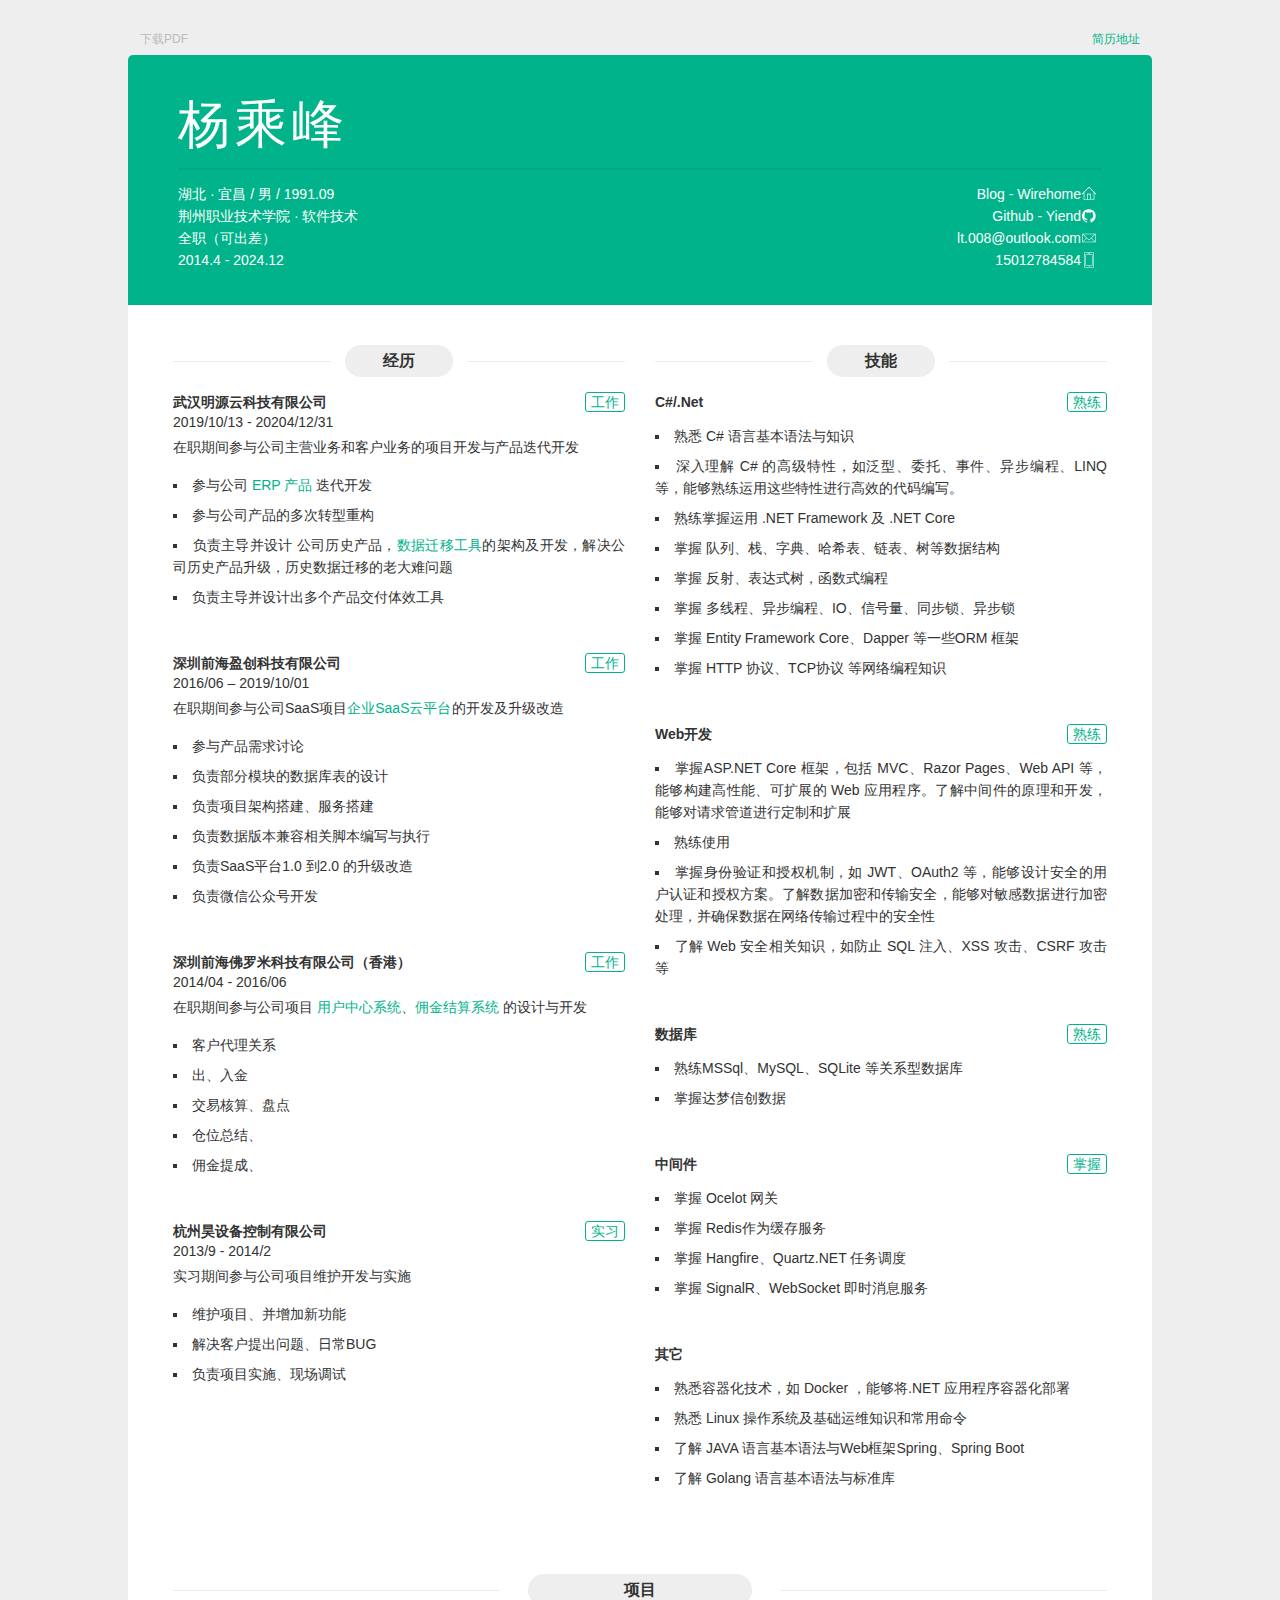
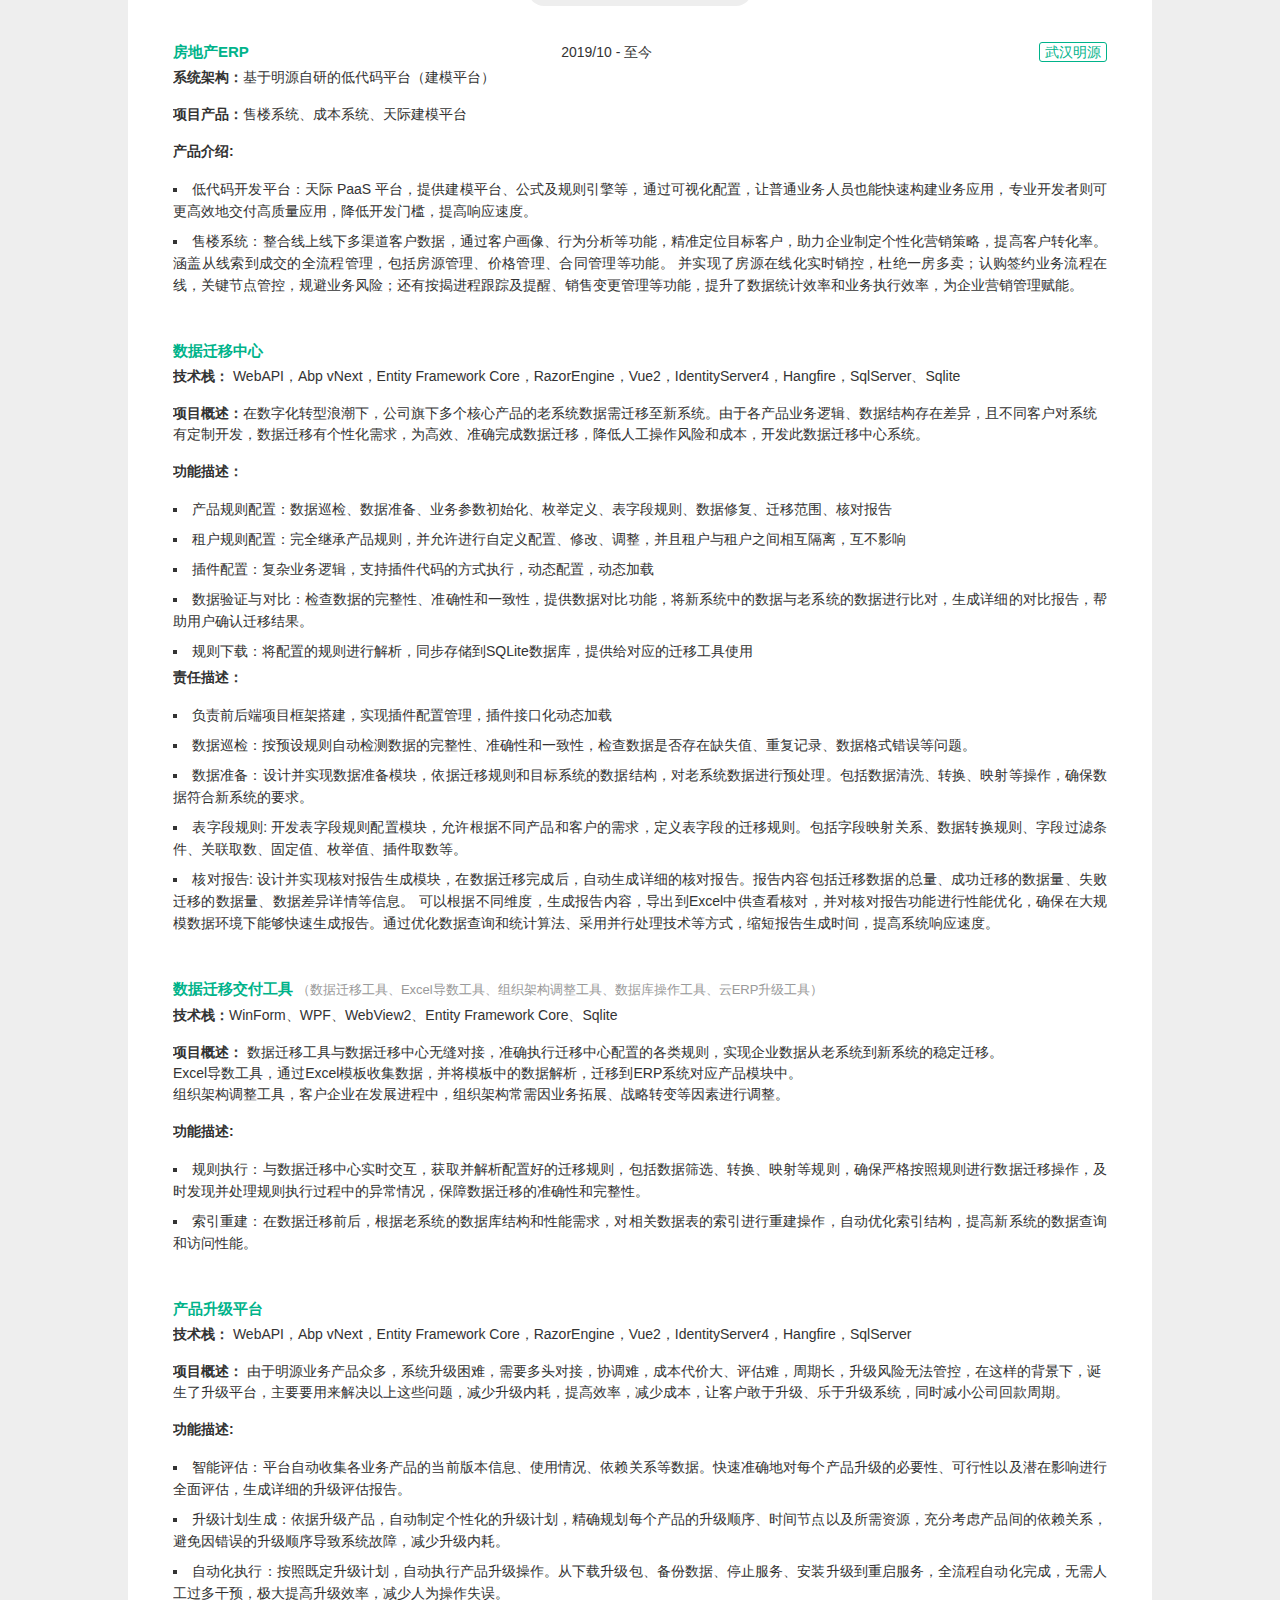
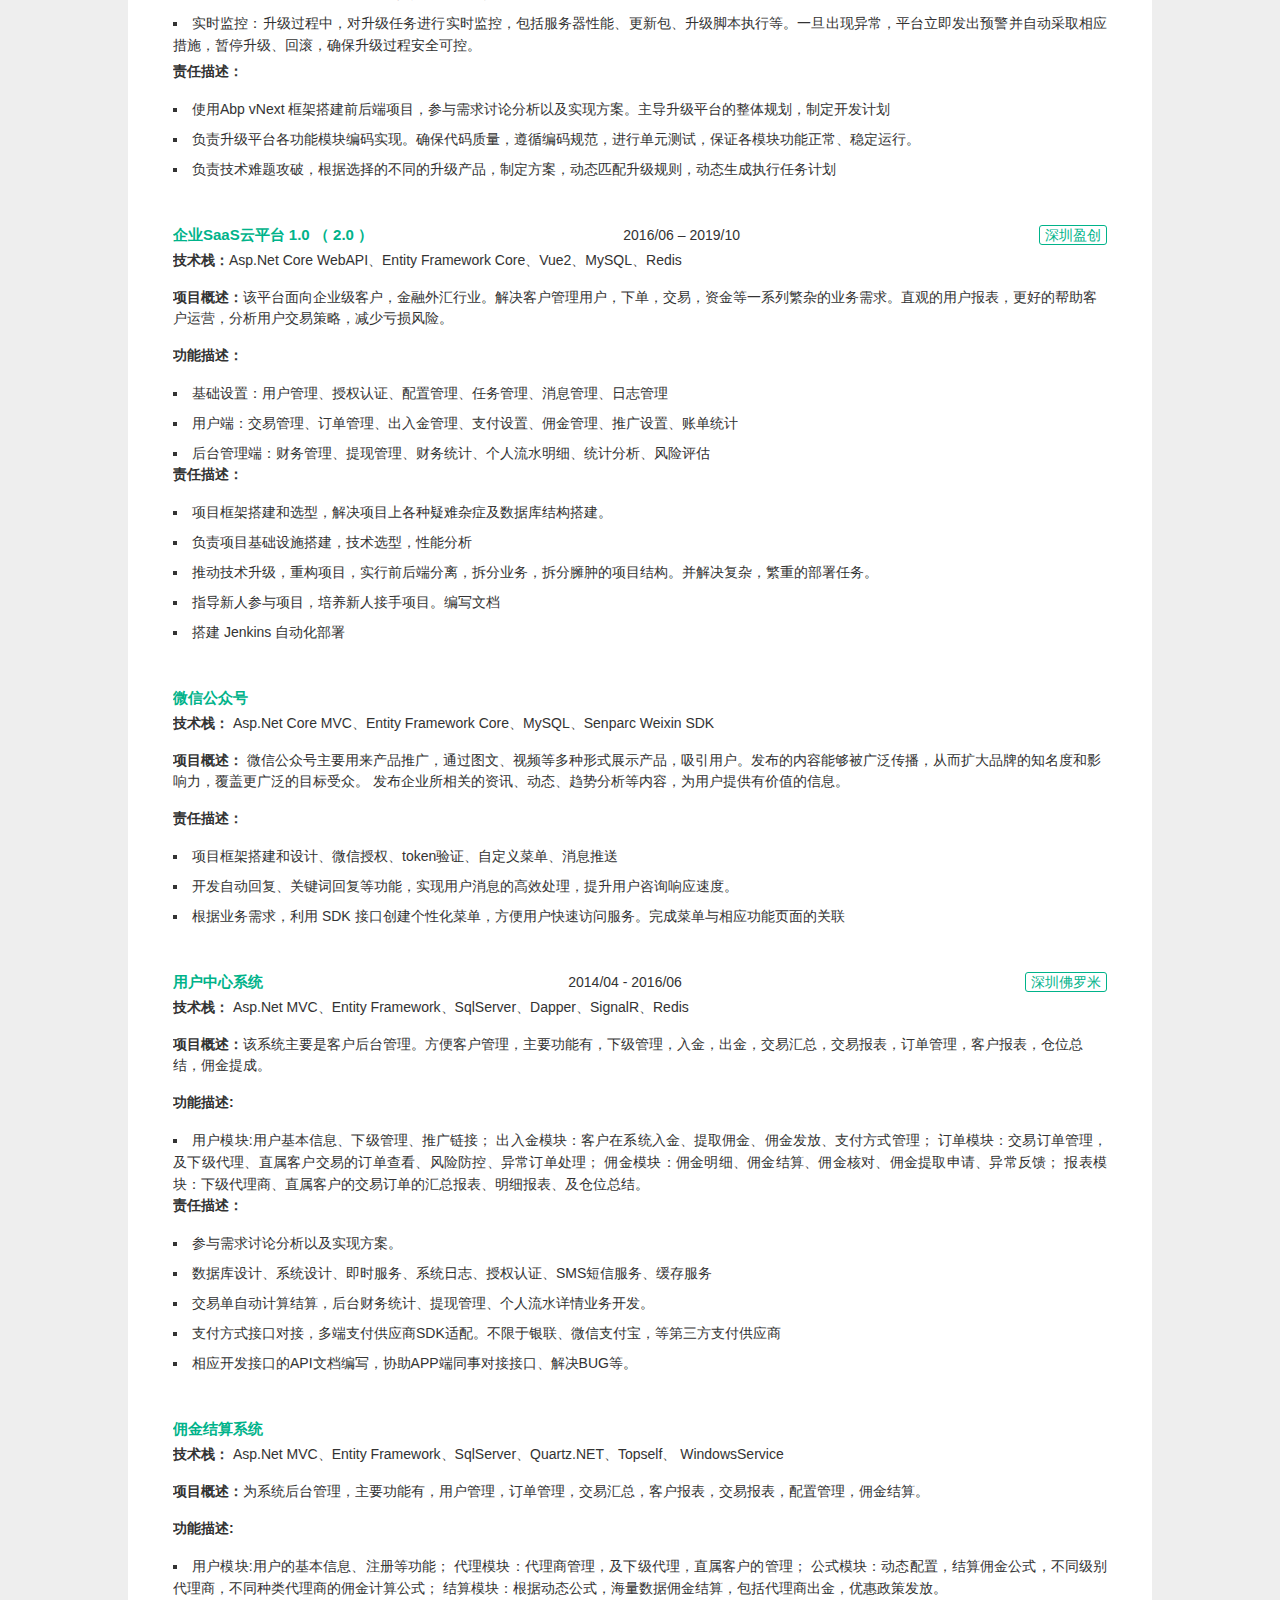
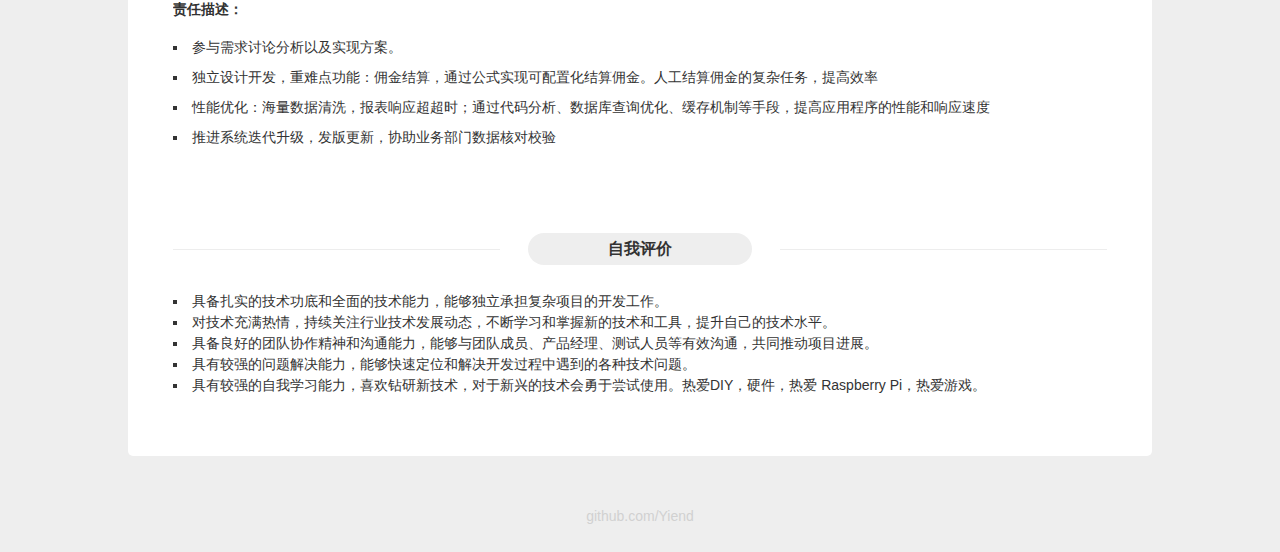
==== commit b70cbcb9: "update" ====
--- a/index.html
+++ b/index.html
@@ -27,7 +27,7 @@
       </section>
       <section class="info">
         <ul>
-          <li>湖北 · 宜昌 / 男 / 34岁 / 1991.09</li>
+          <li>湖北 · 宜昌 / 男 / 1991.09</li>
           <li>荆州职业技术学院 · 软件技术</li>
           <li>全职（可出差）</li>
           <li>2014.4 - 2024.12</li>
@@ -175,8 +175,6 @@
                 <ul class="section-content">
                   <li>熟练MSSql、MySQL、SQLite 等关系型数据库</li>
                   <li>掌握达梦信创数据</li>
-                  <li>熟练Redis缓存数据</li>
-                  <li>掌握使用MongoDB等其他非关系型数据库</li>
                 </ul>
               </div>
             </div>
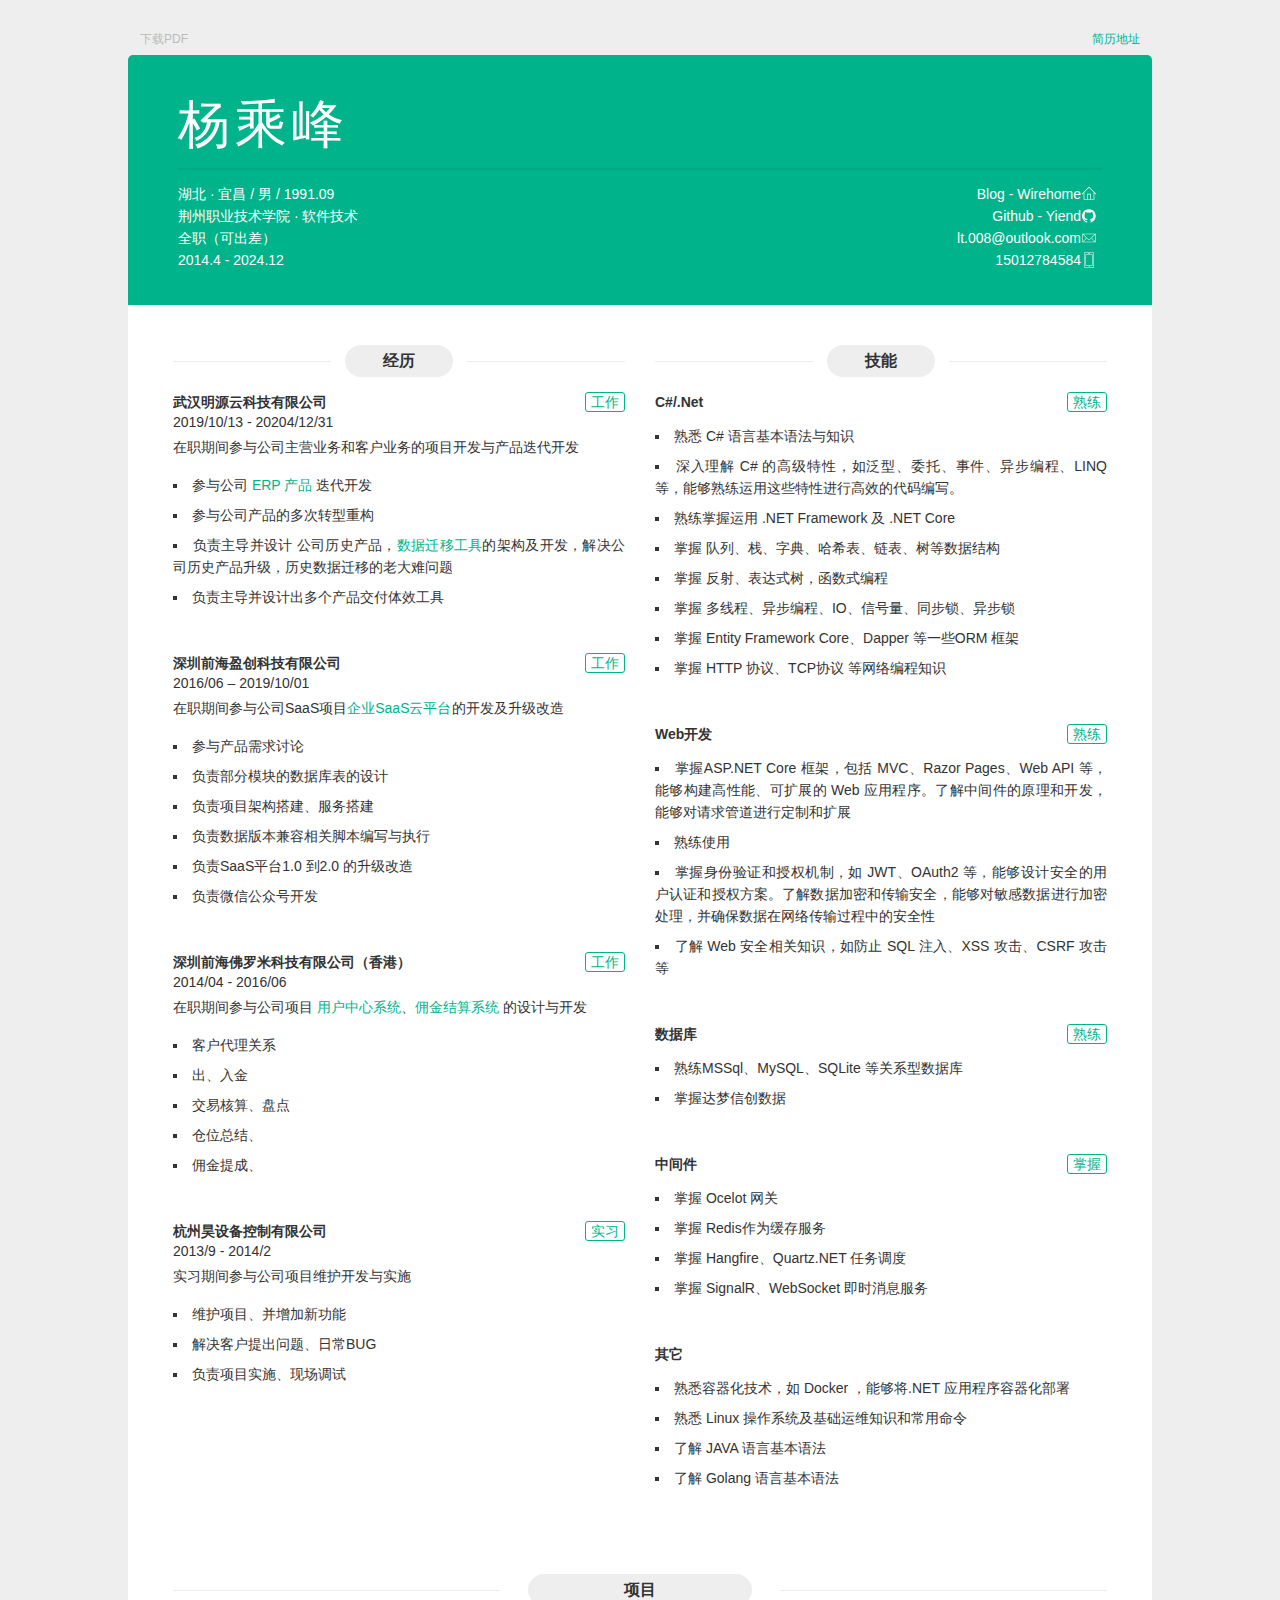
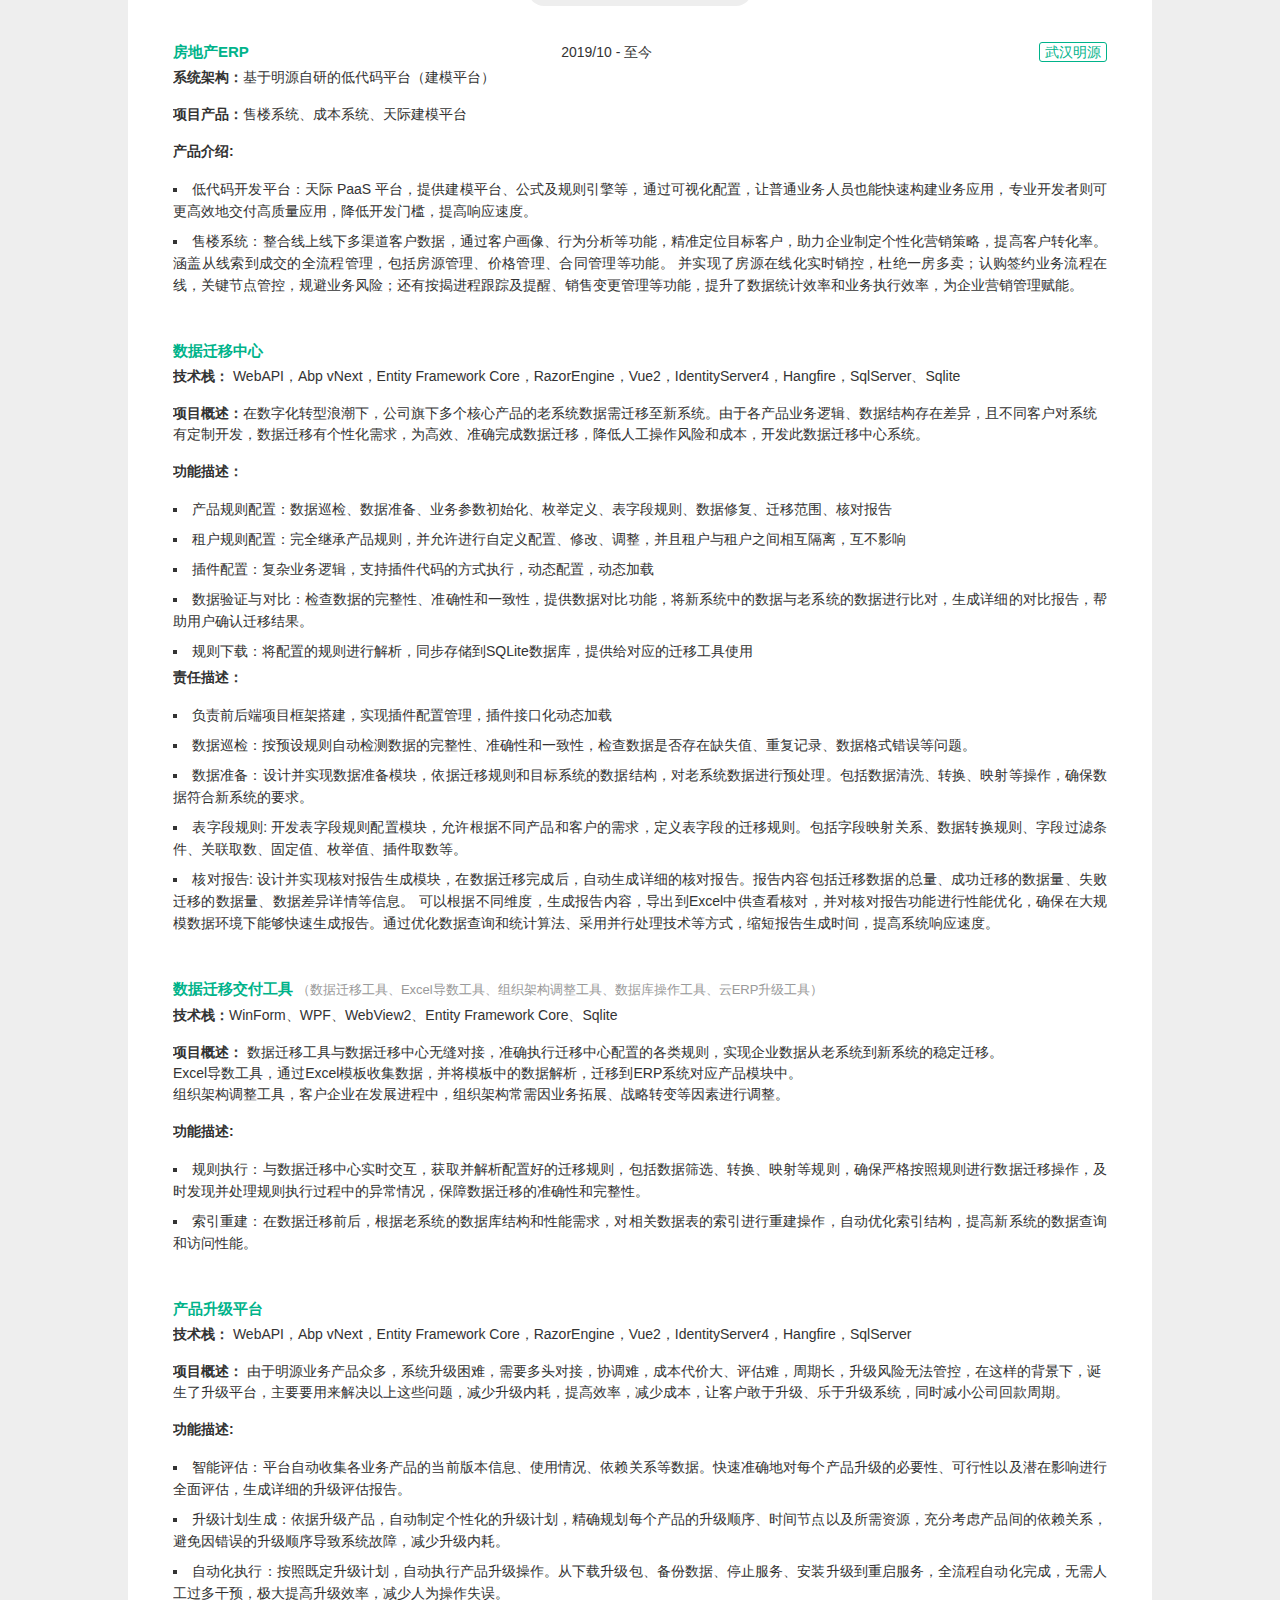
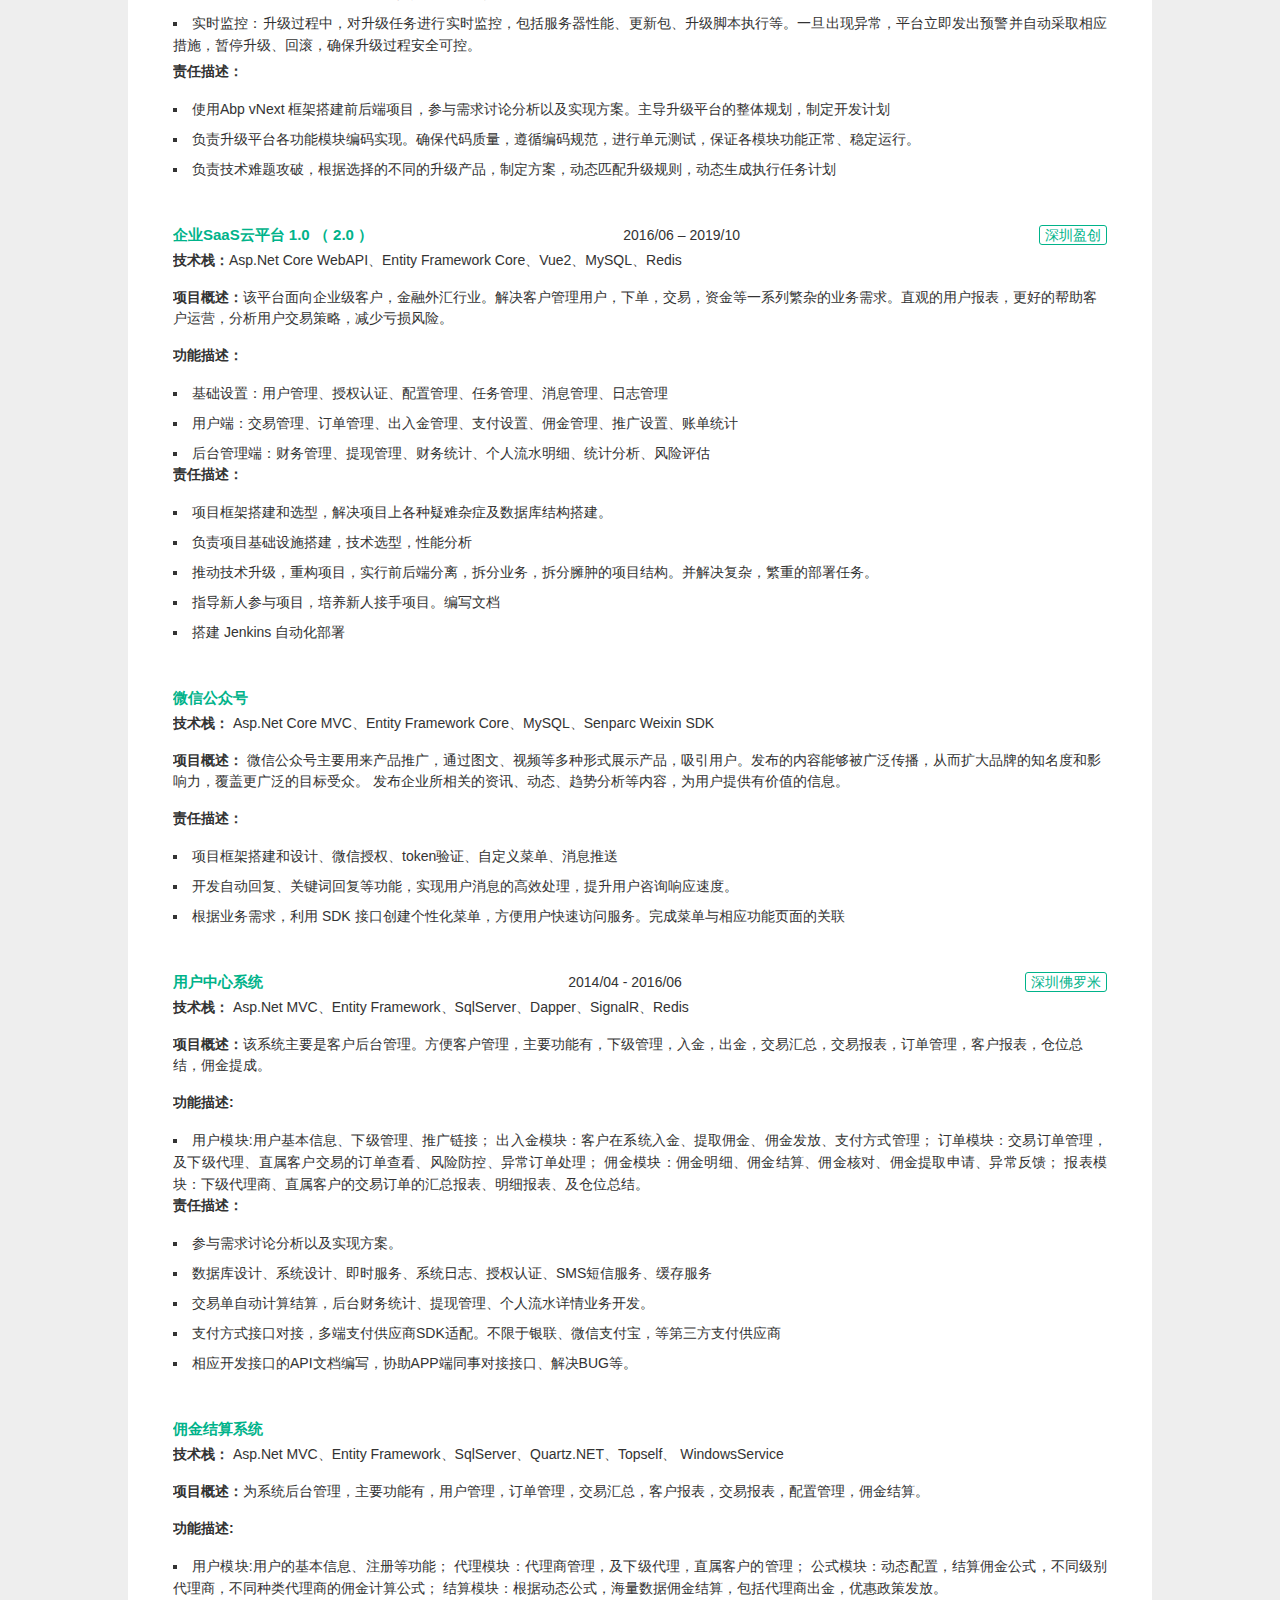
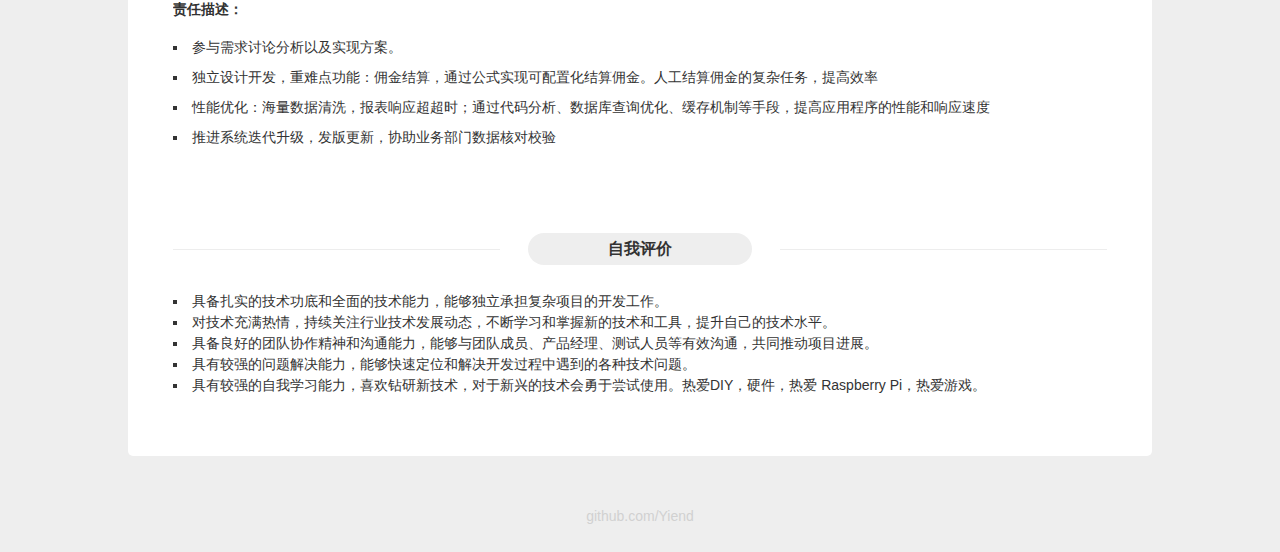
==== commit 8714814c: "update" ====
--- a/index.html
+++ b/index.html
@@ -195,8 +195,8 @@
                 <ul class="section-content">
                   <li>熟悉容器化技术，如 Docker ，能够将.NET 应用程序容器化部署</li>
                   <li>熟悉 Linux 操作系统及基础运维知识和常用命令</li>
-                  <li>了解 JAVA 语言基本语法与Web框架Spring、Spring Boot</li>
-                  <li>了解 Golang 语言基本语法与标准库</li>
+                  <li>了解 JAVA 语言基本语法</li>
+                  <li>了解 Golang 语言基本语法</li>
                 </ul>
               </div>
             </div>
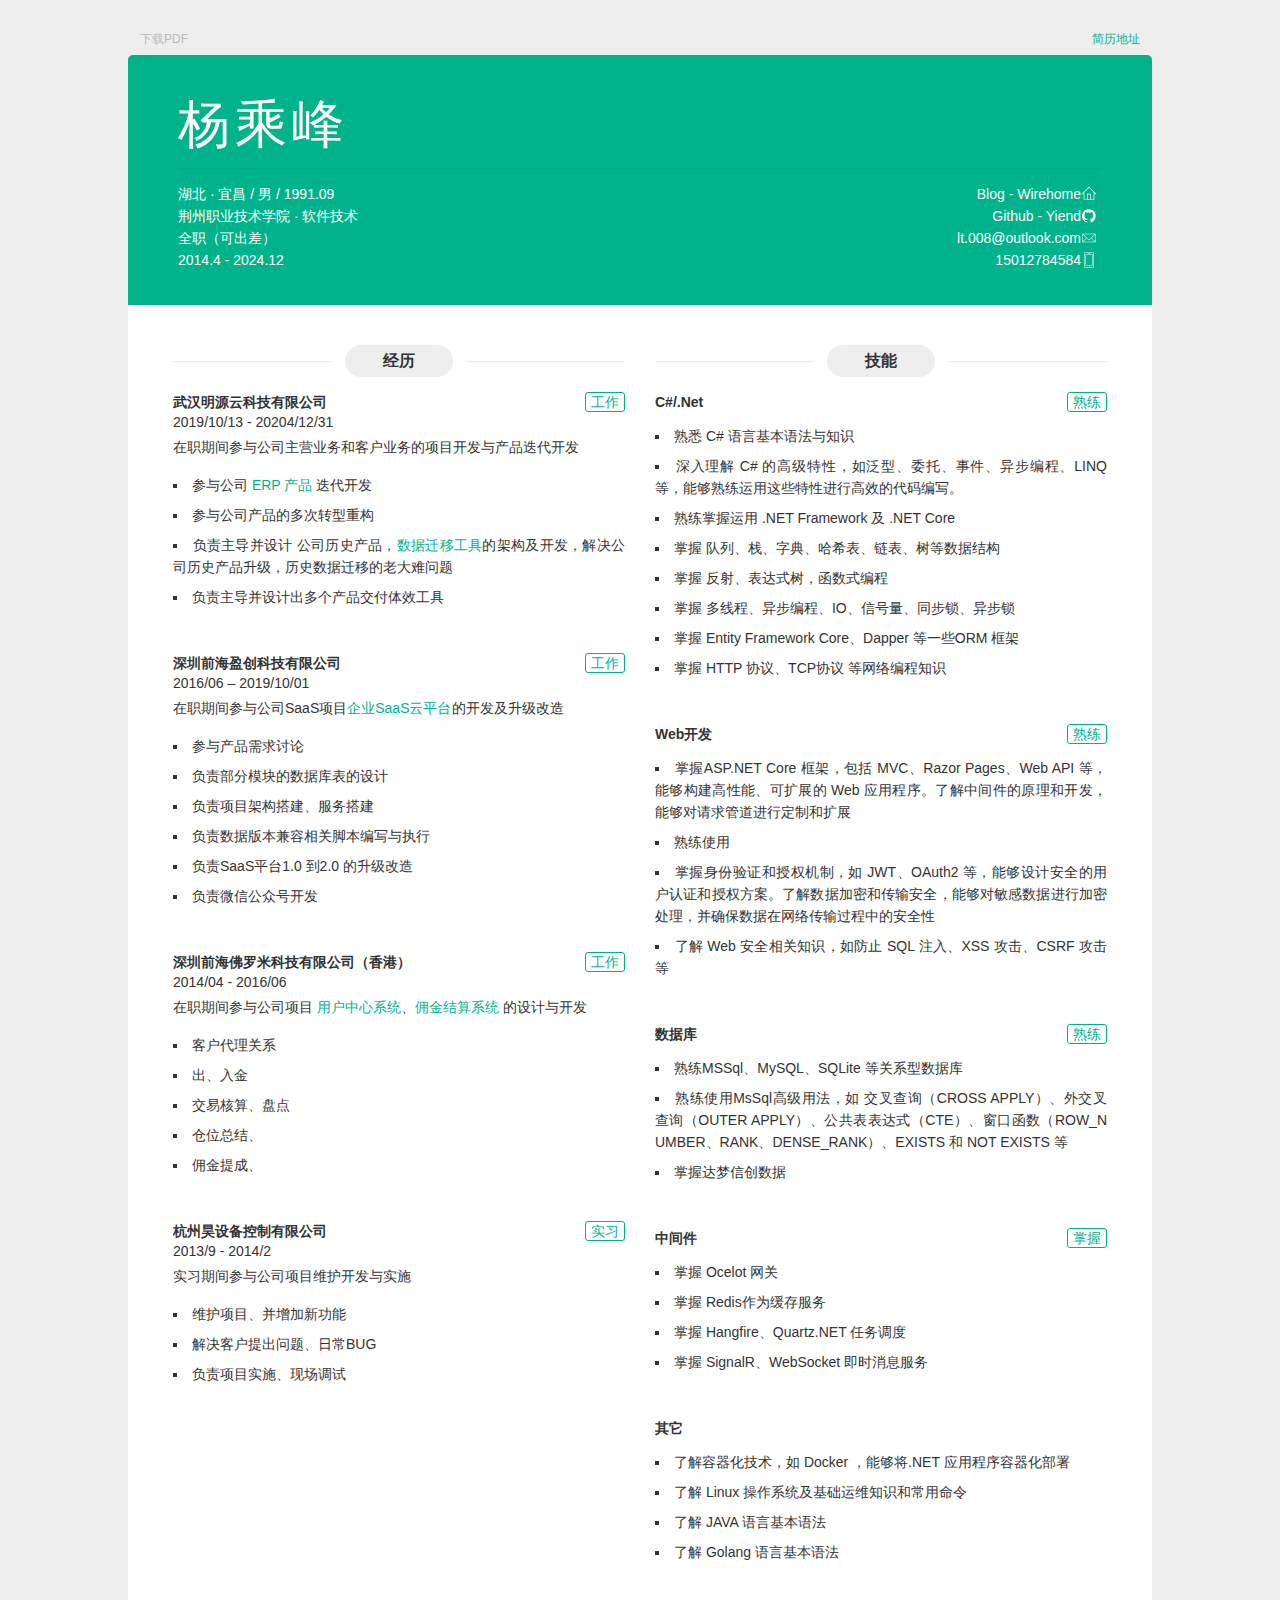
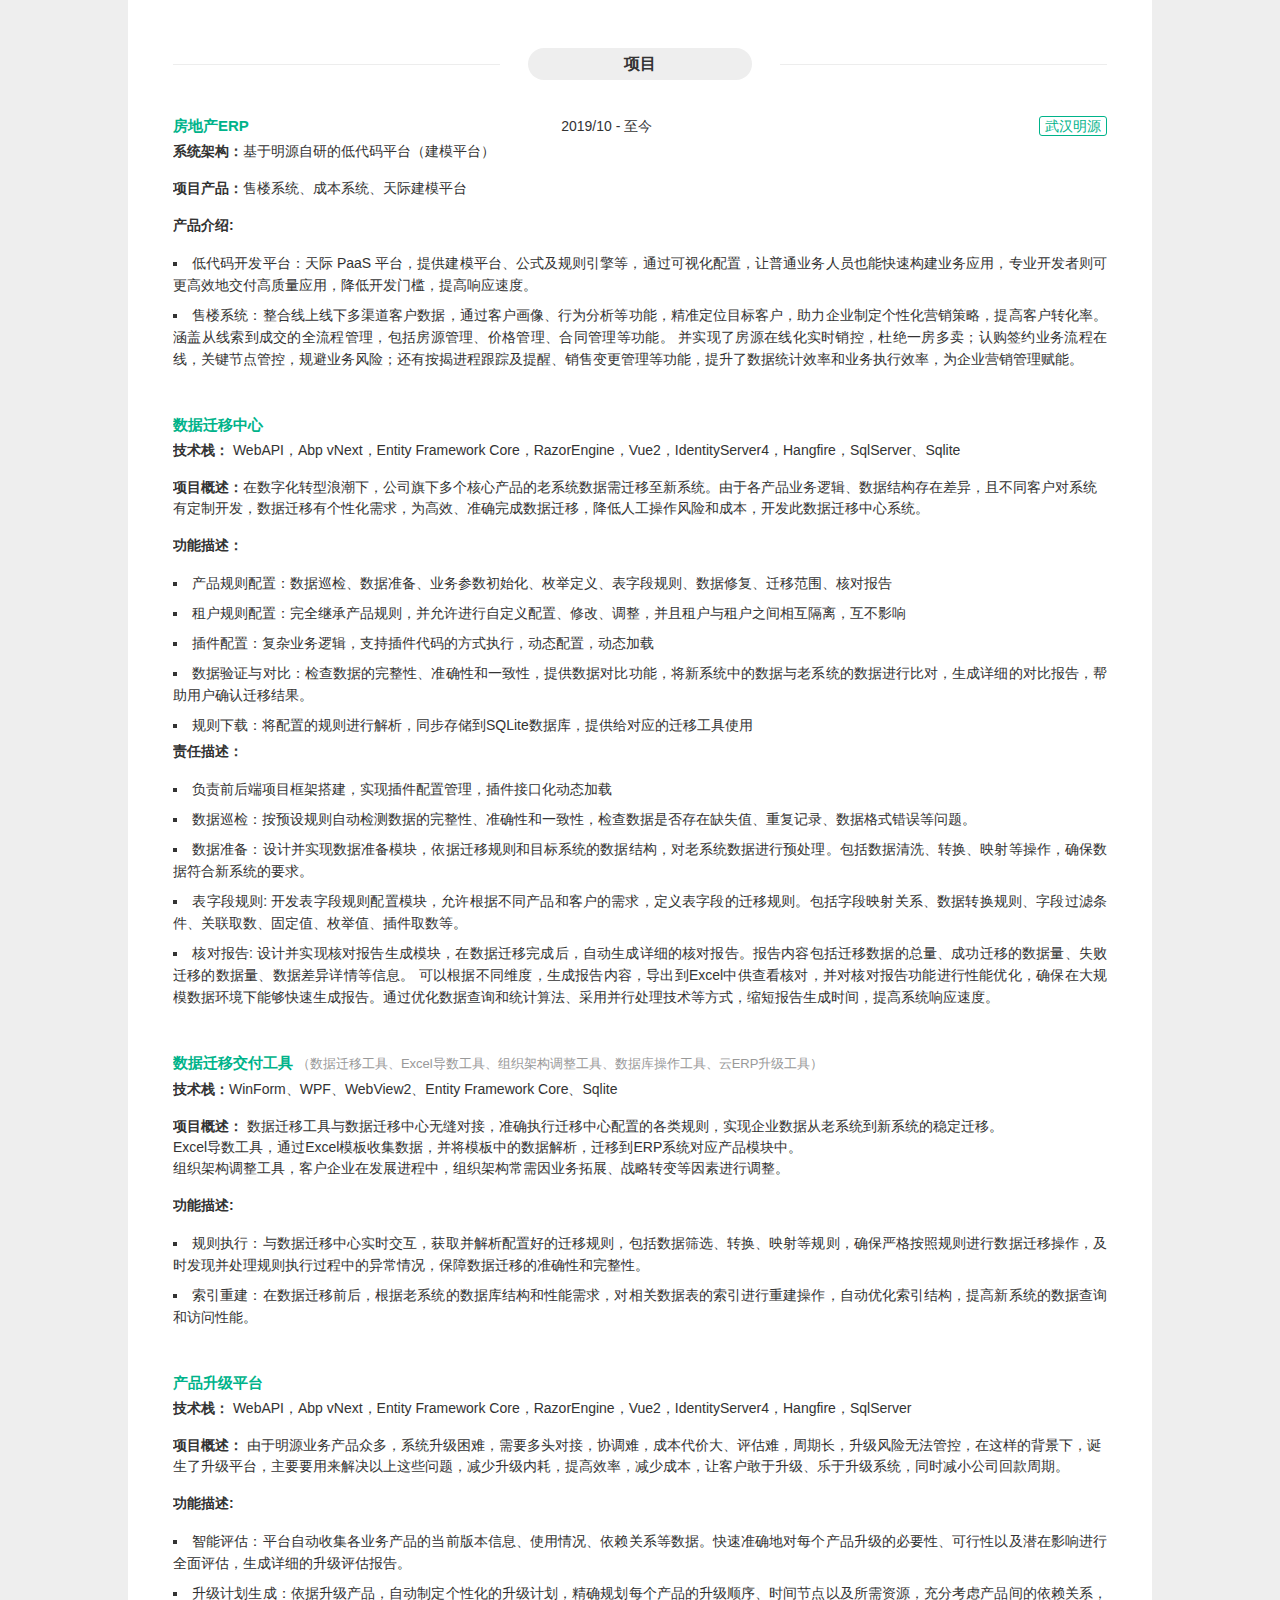
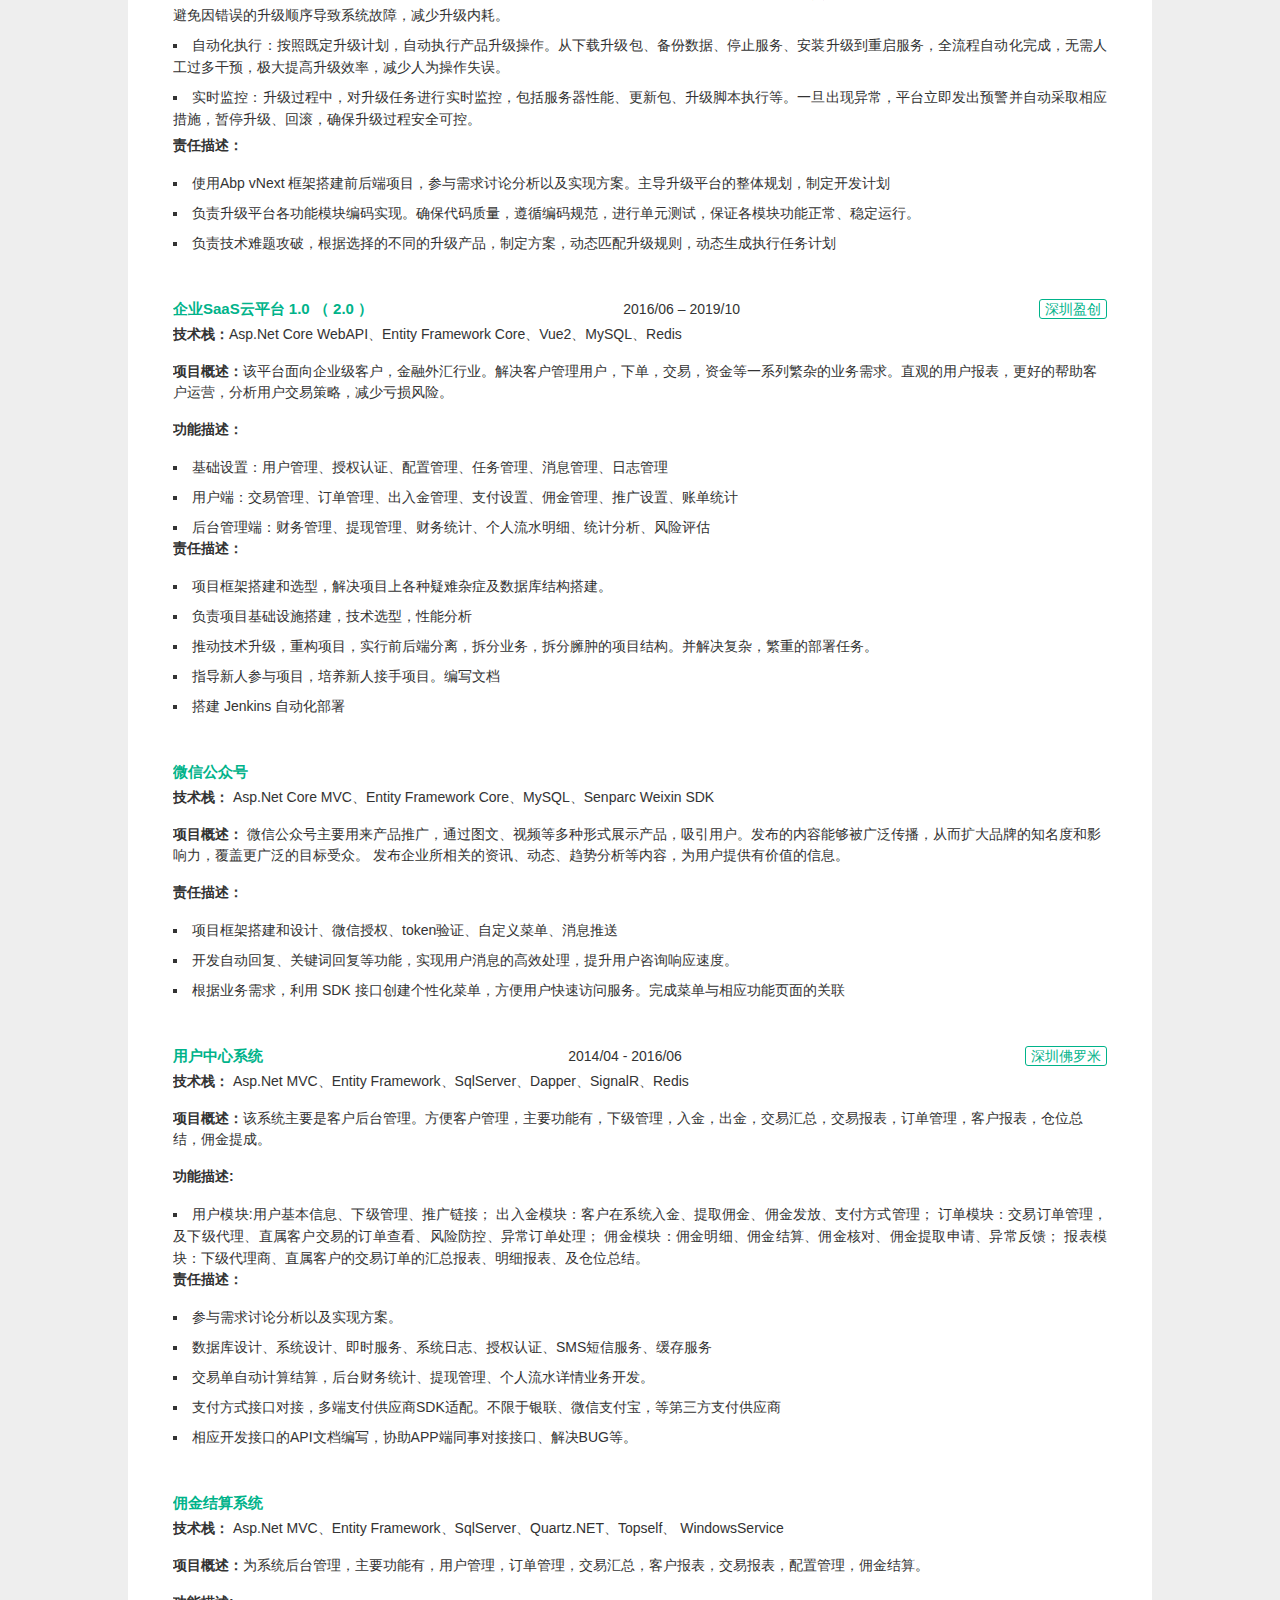
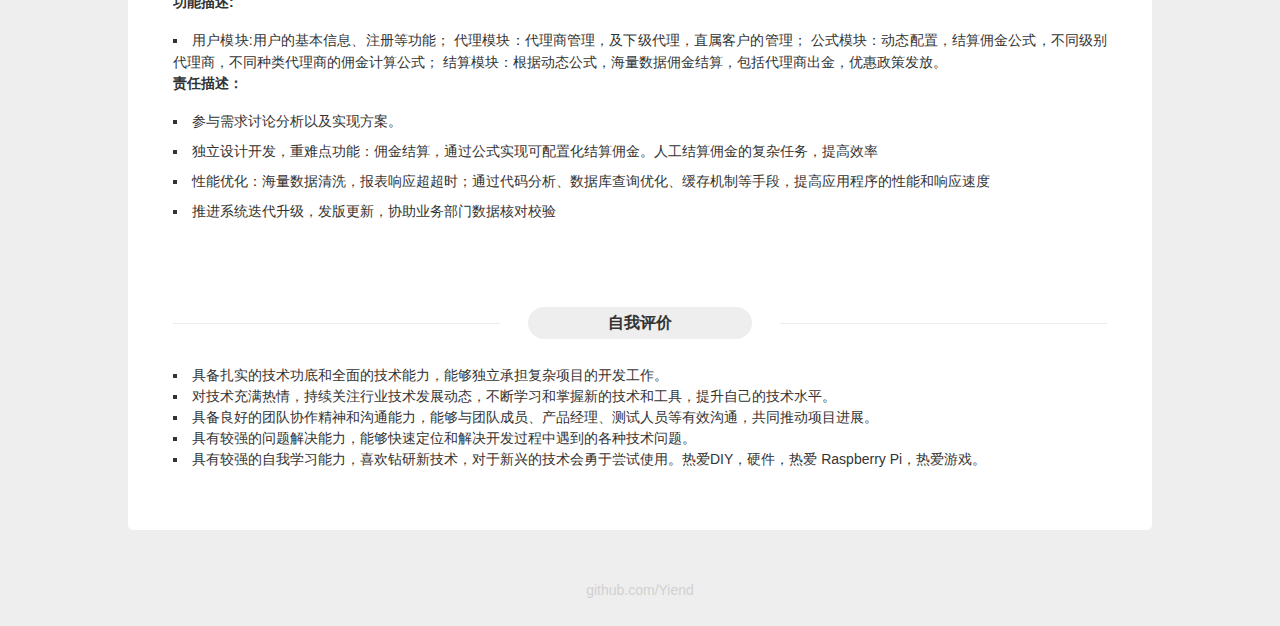
==== commit 1957d0b5: "update" ====
--- a/index.html
+++ b/index.html
@@ -174,6 +174,8 @@
               <div class="item-bd">
                 <ul class="section-content">
                   <li>熟练MSSql、MySQL、SQLite 等关系型数据库</li>
+                  <li>熟练使用MsSql高级用法，如 交叉查询（CROSS APPLY）、外交叉查询（OUTER
+                    APPLY）、公共表表达式（CTE）、窗口函数（ROW_NUMBER、RANK、DENSE_RANK）、EXISTS 和 NOT EXISTS 等</li>
                   <li>掌握达梦信创数据</li>
                 </ul>
               </div>
@@ -193,8 +195,8 @@
               <header class="item-hd"><span class="item-name">其它</span></header>
               <div class="item-bd">
                 <ul class="section-content">
-                  <li>熟悉容器化技术，如 Docker ，能够将.NET 应用程序容器化部署</li>
-                  <li>熟悉 Linux 操作系统及基础运维知识和常用命令</li>
+                  <li>了解容器化技术，如 Docker ，能够将.NET 应用程序容器化部署</li>
+                  <li>了解 Linux 操作系统及基础运维知识和常用命令</li>
                   <li>了解 JAVA 语言基本语法</li>
                   <li>了解 Golang 语言基本语法</li>
                 </ul>
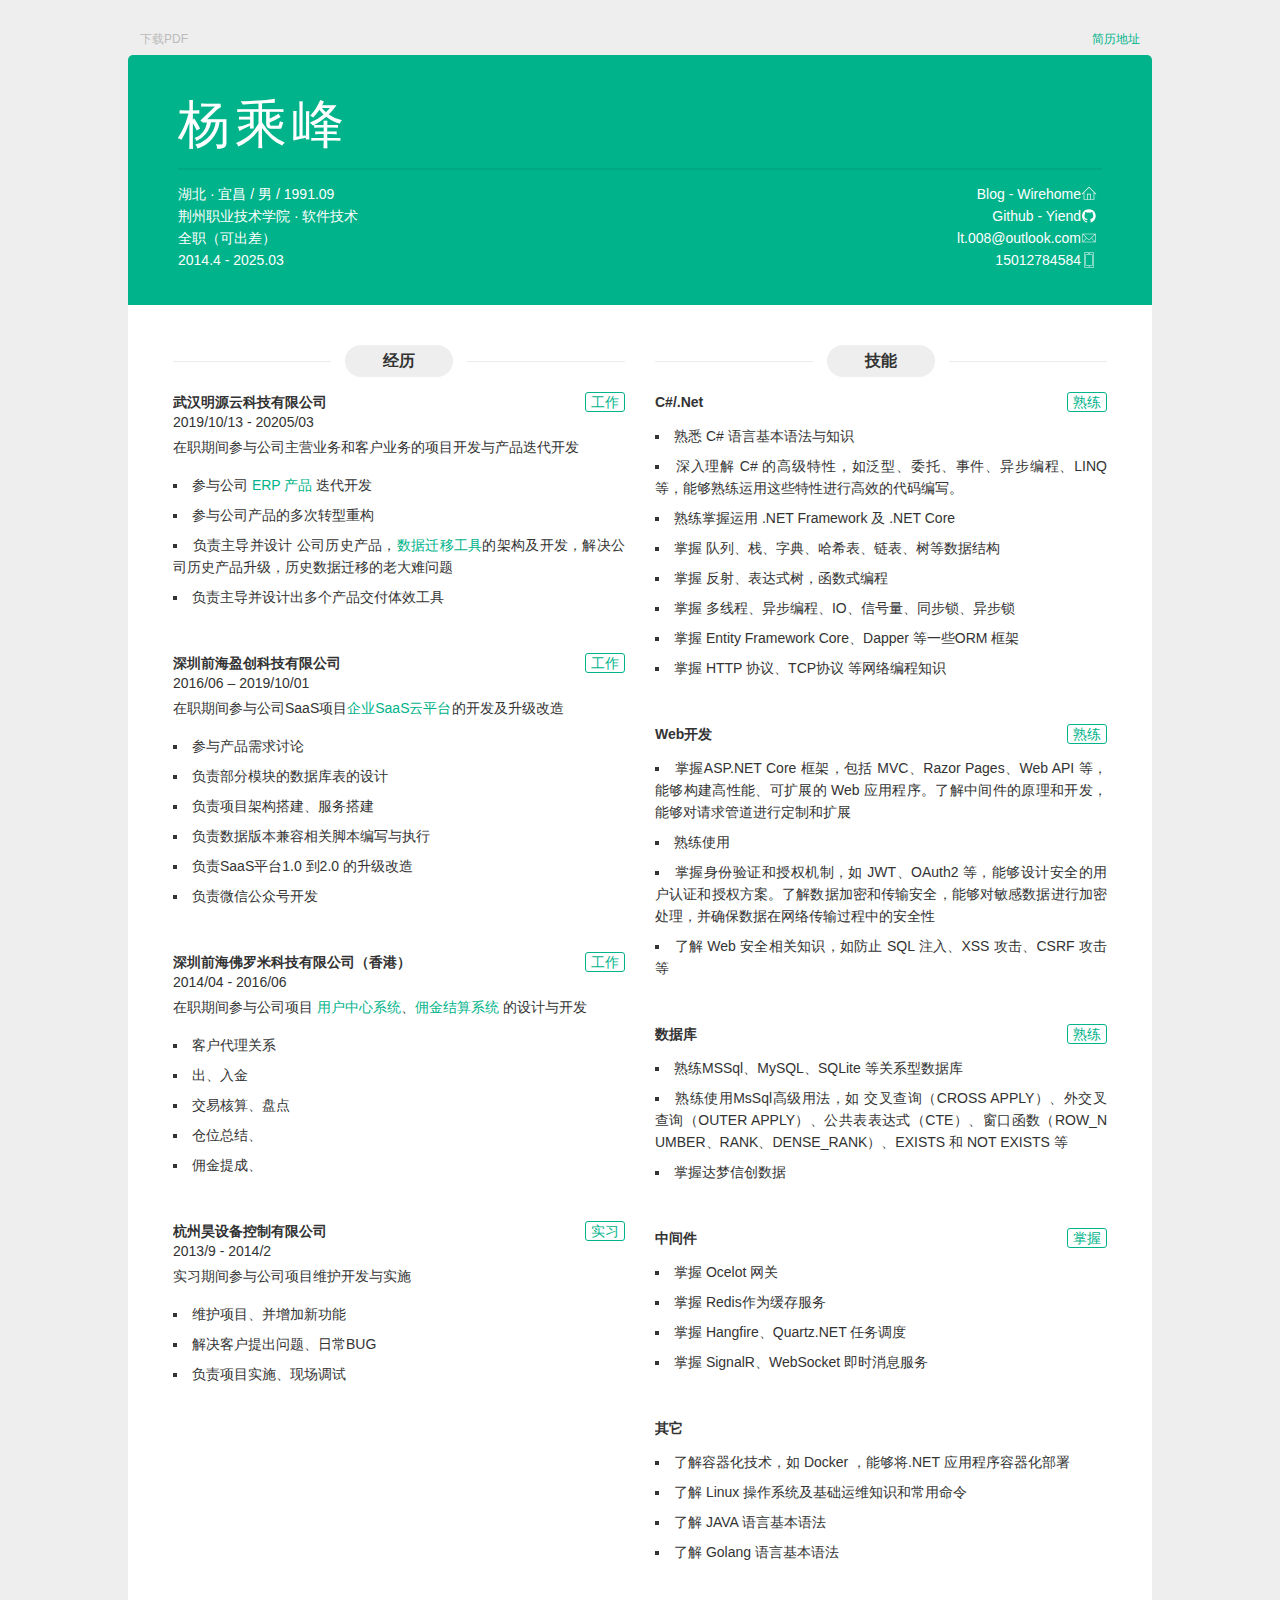
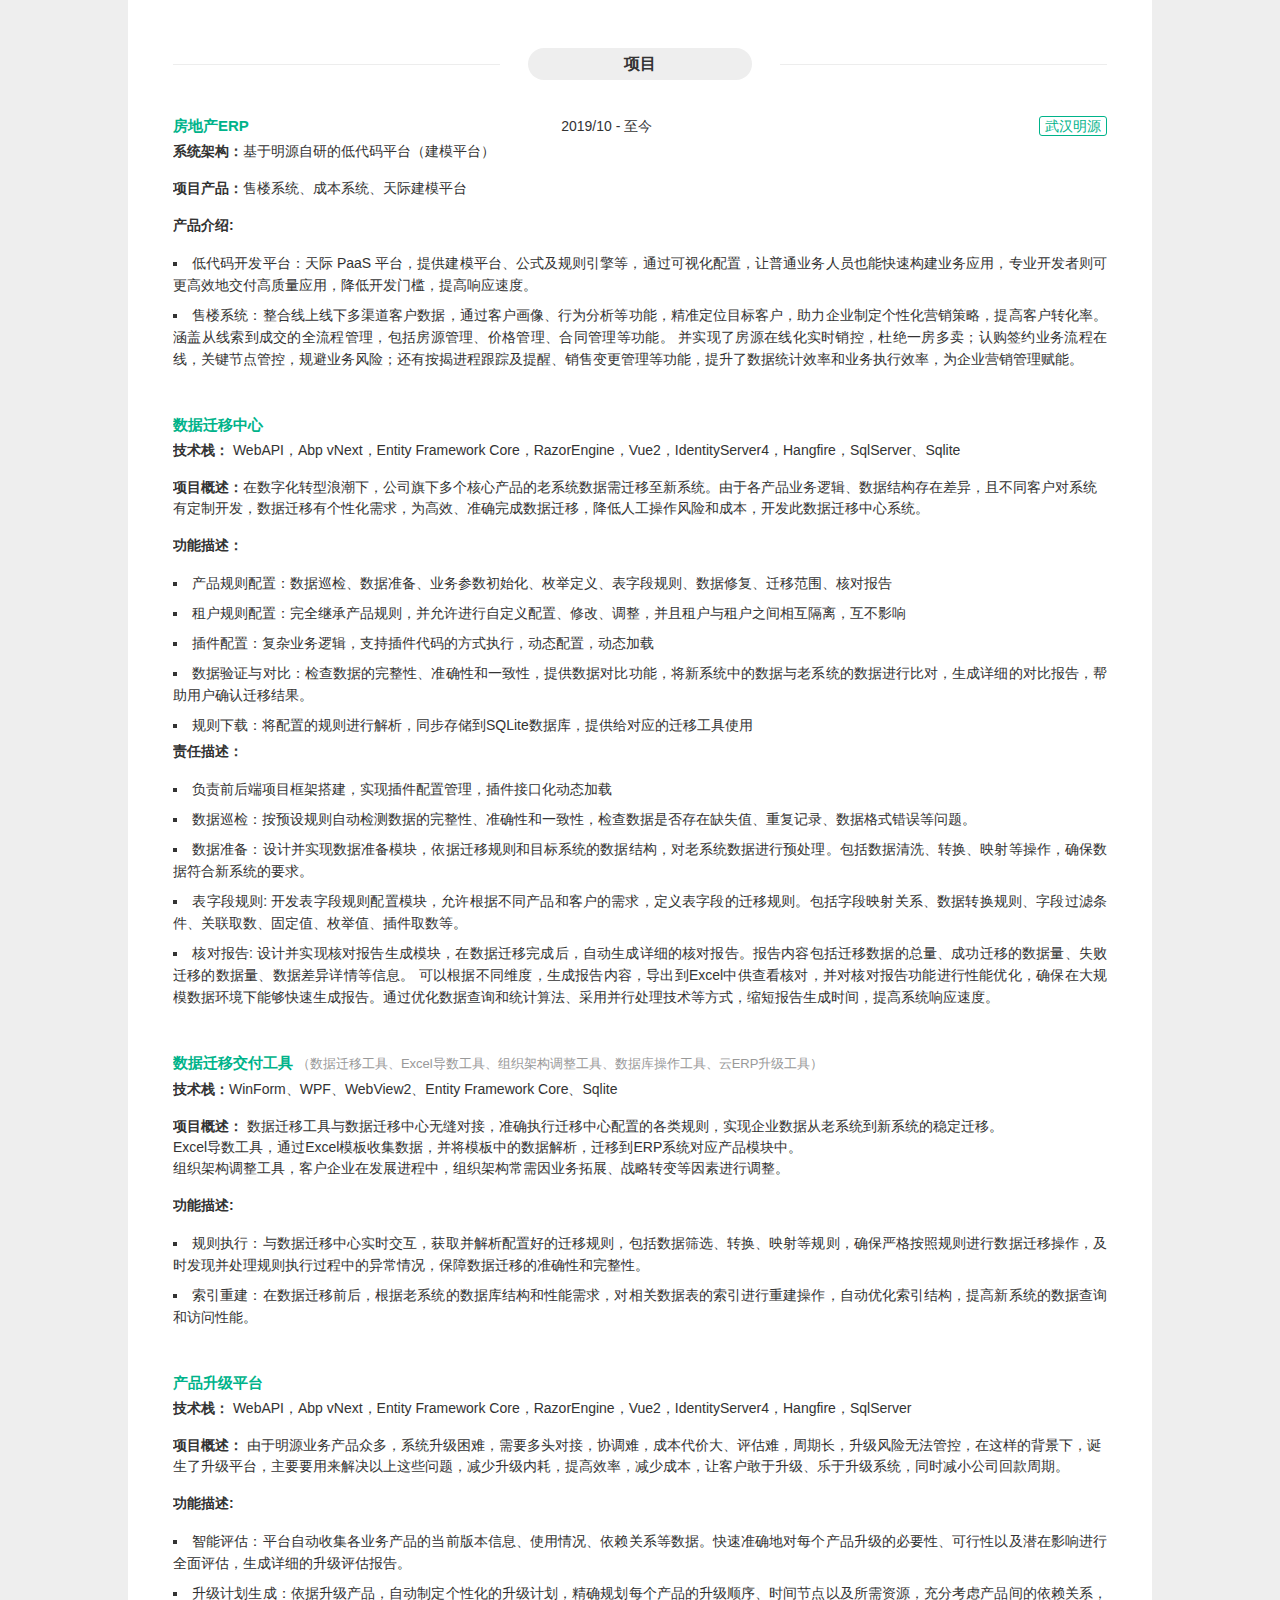
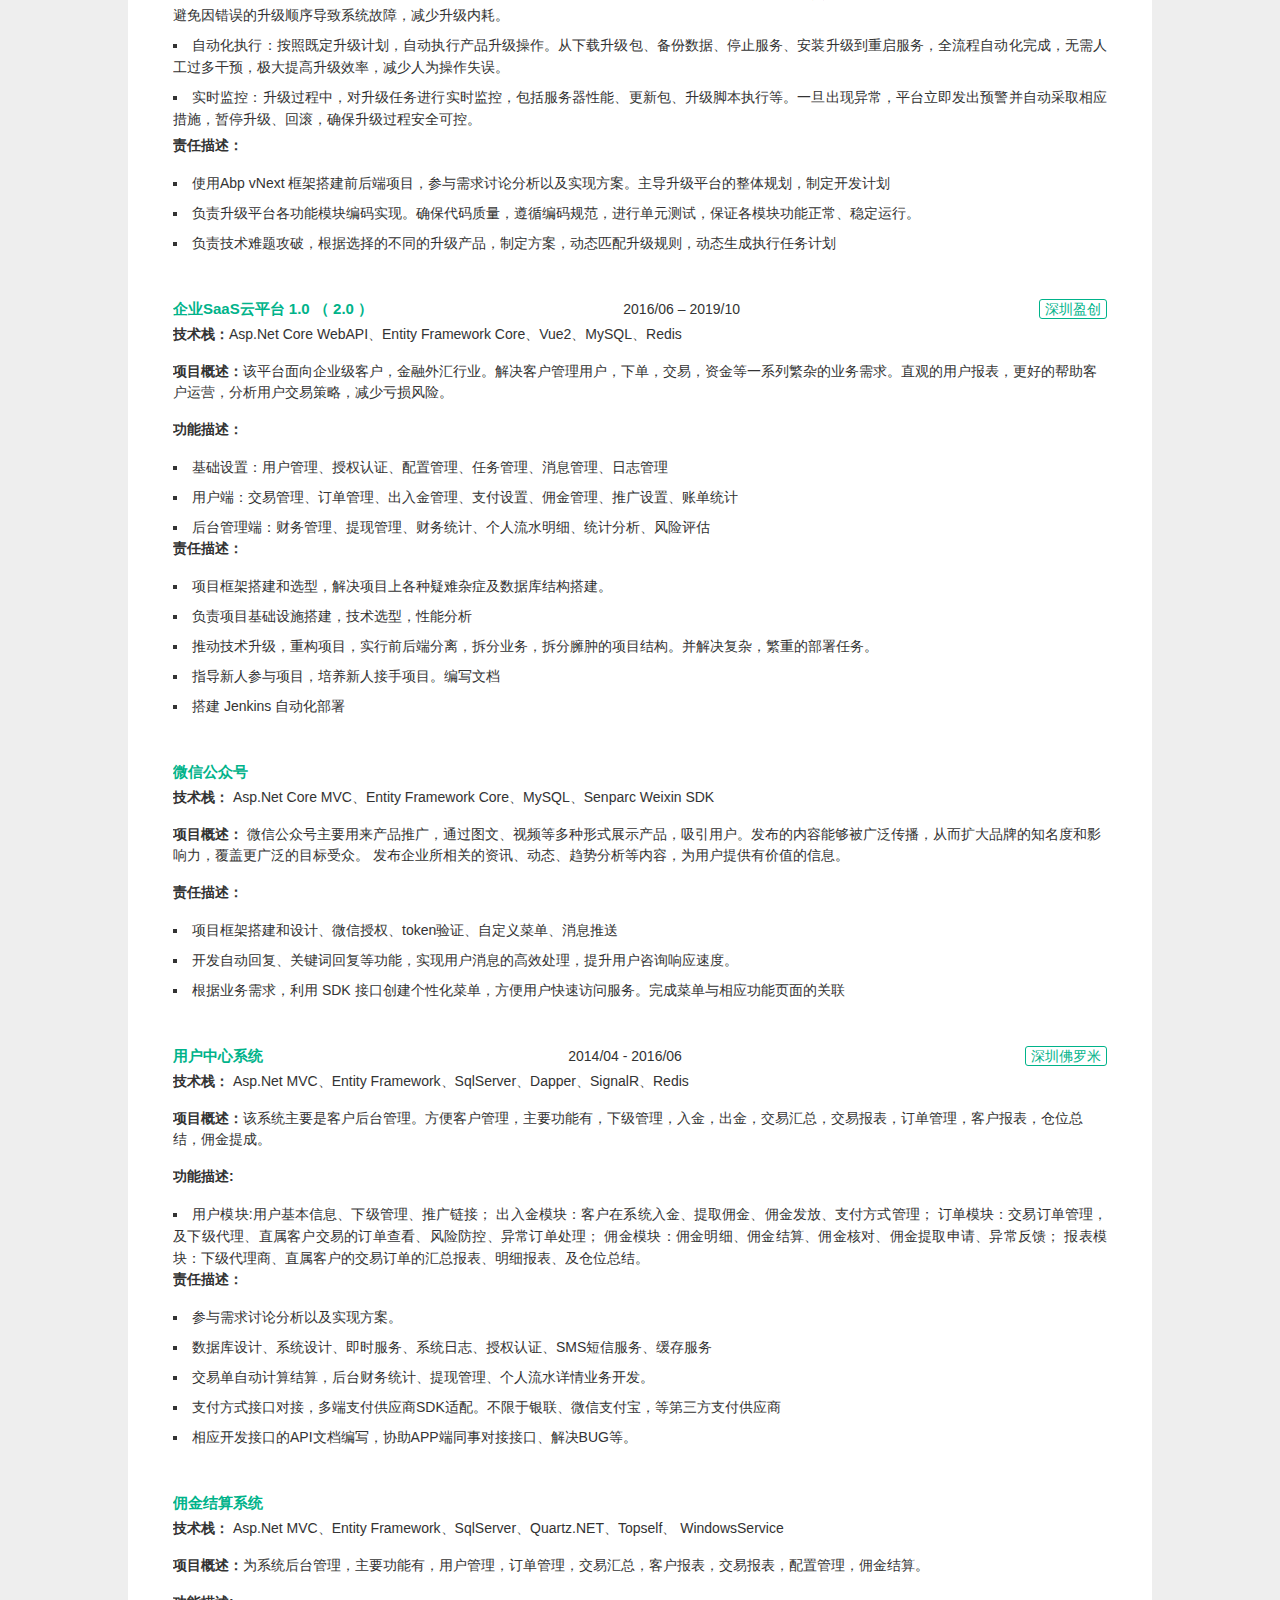
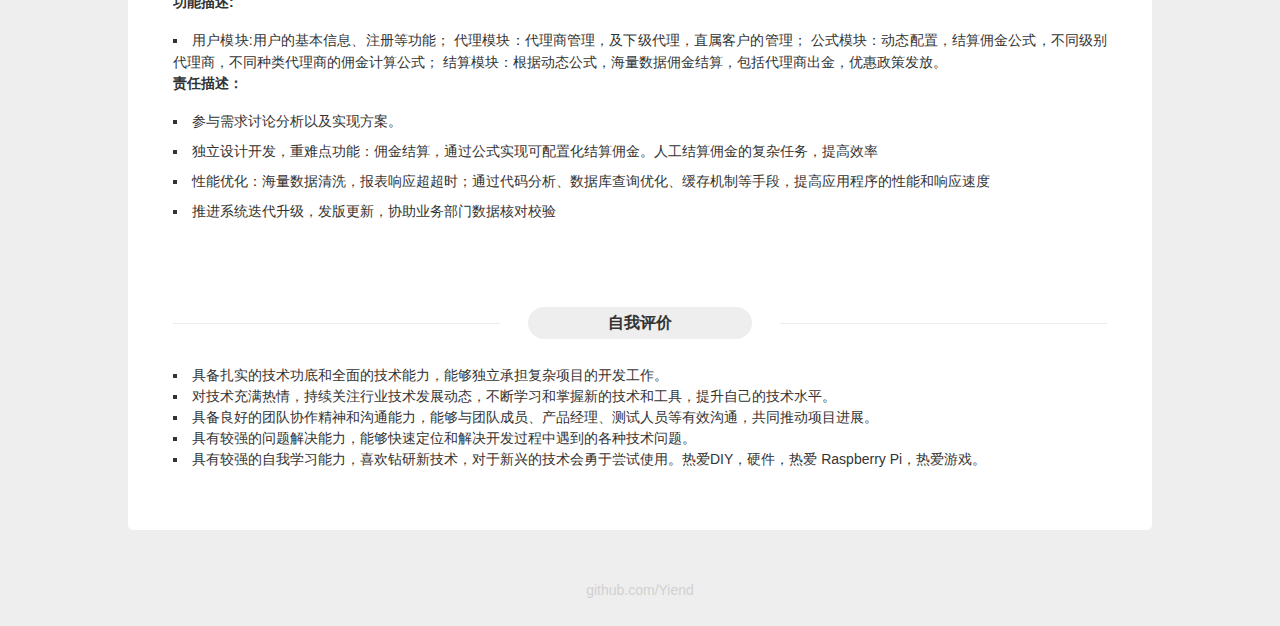
==== commit eb9a0c78: "update" ====
--- a/index.html
+++ b/index.html
@@ -30,7 +30,7 @@
           <li>湖北 · 宜昌 / 男 / 1991.09</li>
           <li>荆州职业技术学院 · 软件技术</li>
           <li>全职（可出差）</li>
-          <li>2014.4 - 2024.12</li>
+          <li>2014.4 - 2025.03</li>
         </ul>
       </section>
       <section class="contact">
@@ -72,7 +72,7 @@
           <div class="section-bd">
             <div class="item">
               <header class="item-hd">
-                <h3 class="item-name">武汉明源云科技有限公司</h3><span class="item-time">2019/10/13 - 20204/12/31</span><a
+                <h3 class="item-name">武汉明源云科技有限公司</h3><span class="item-time">2019/10/13 - 20205/03</span><a
                   class="btn item-more">工作</a>
               </header>
               <div class="item-bd">
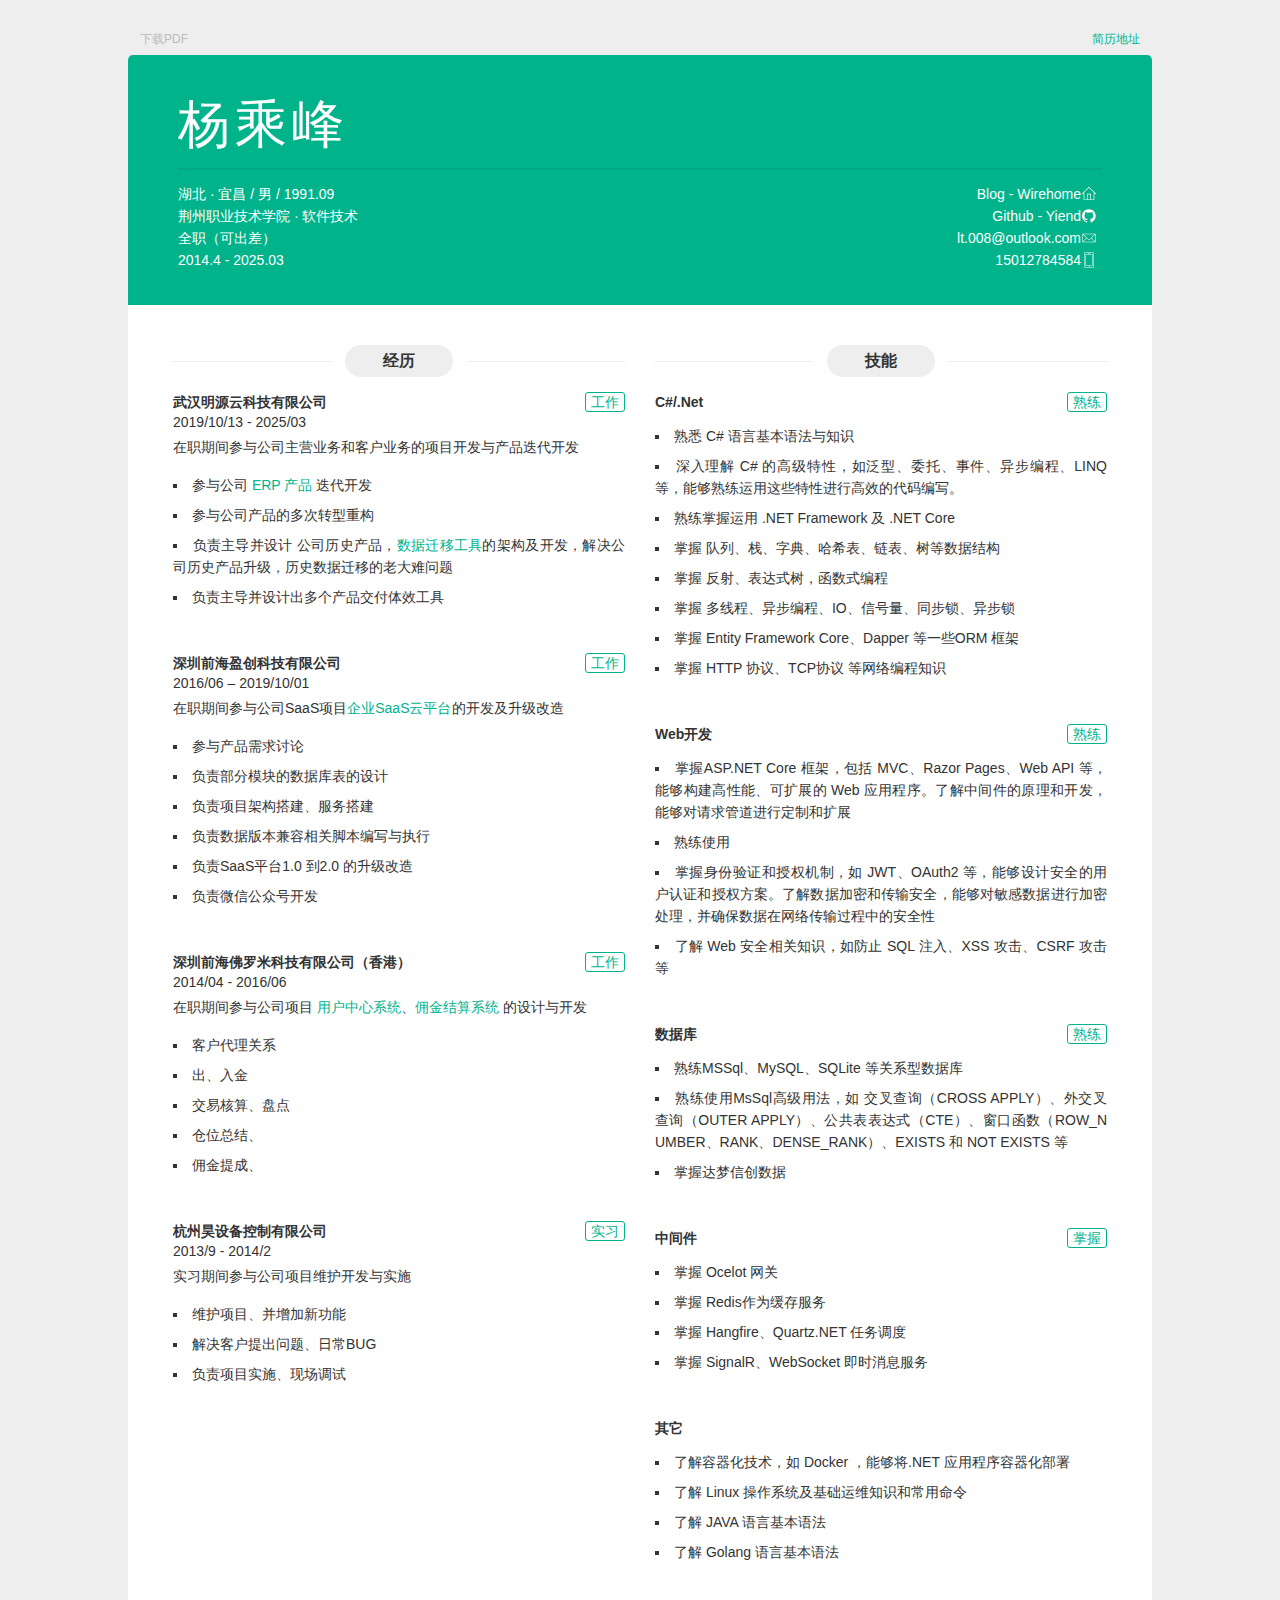
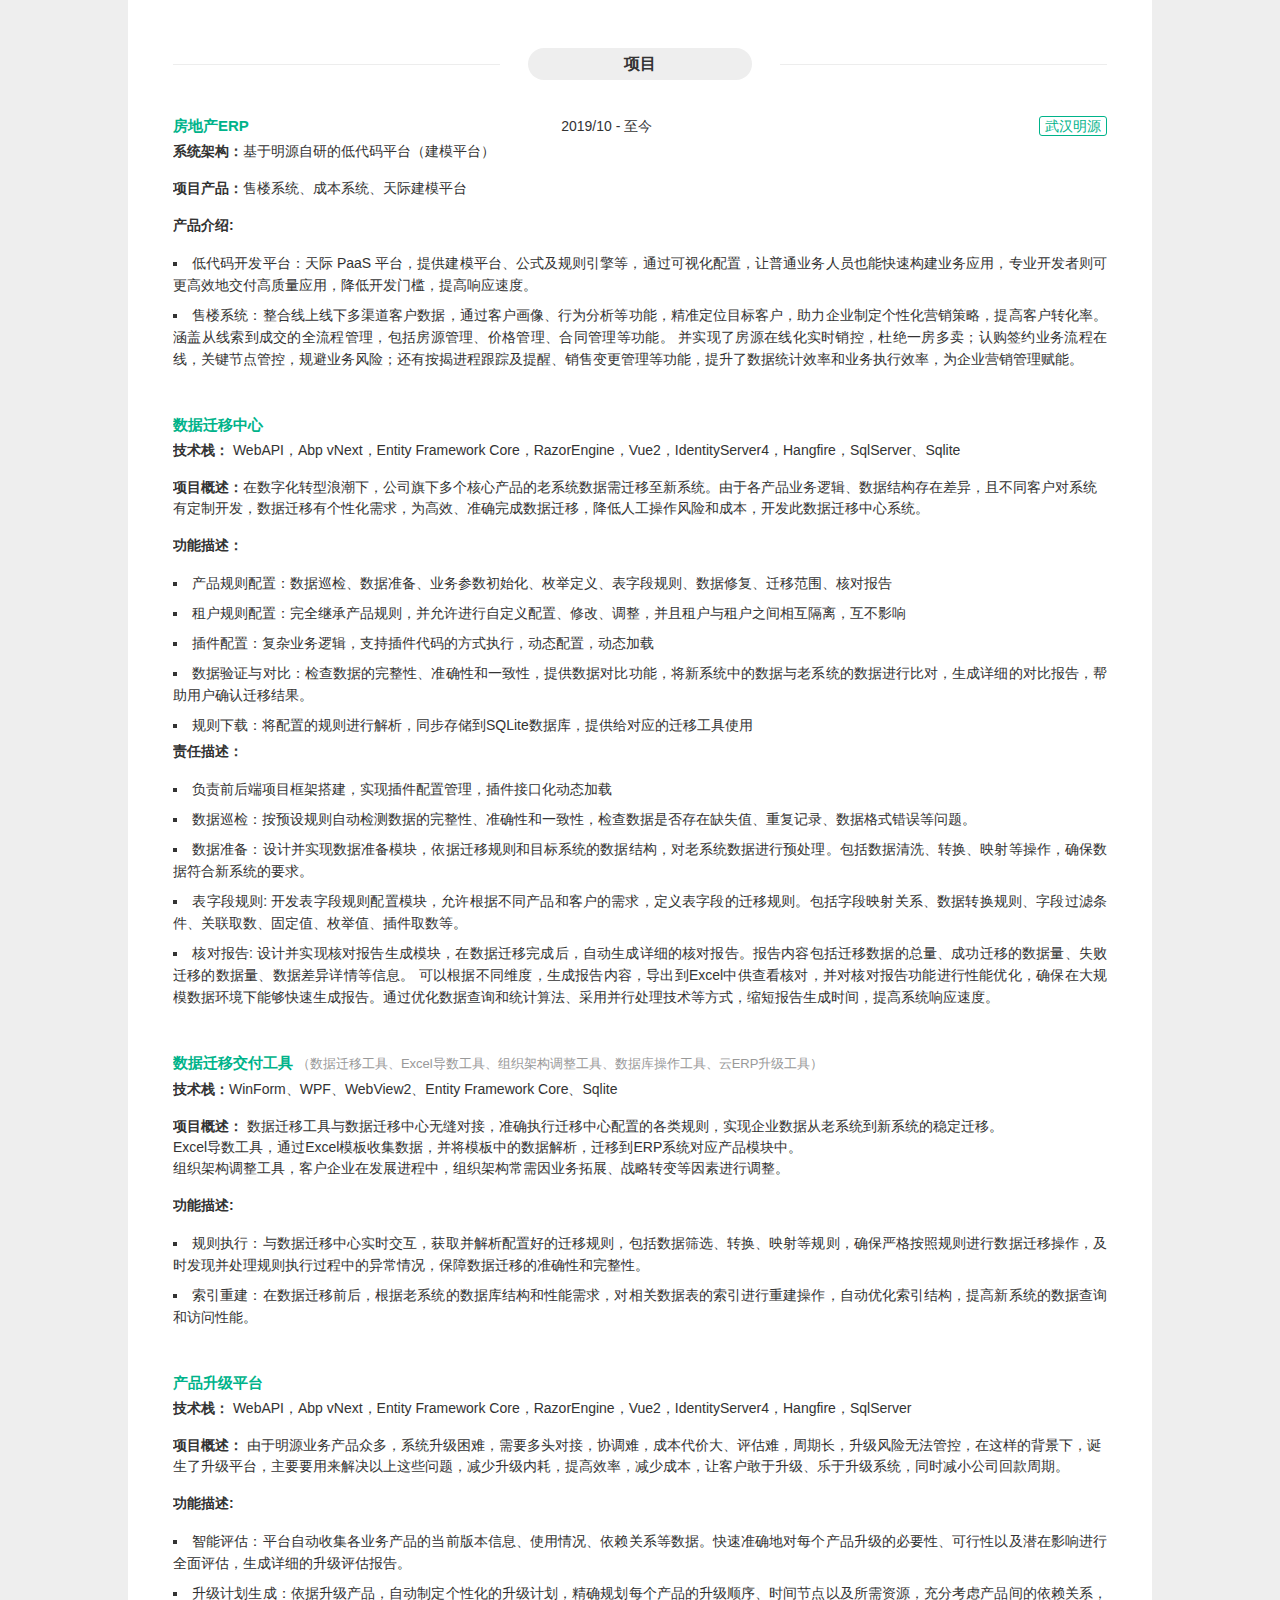
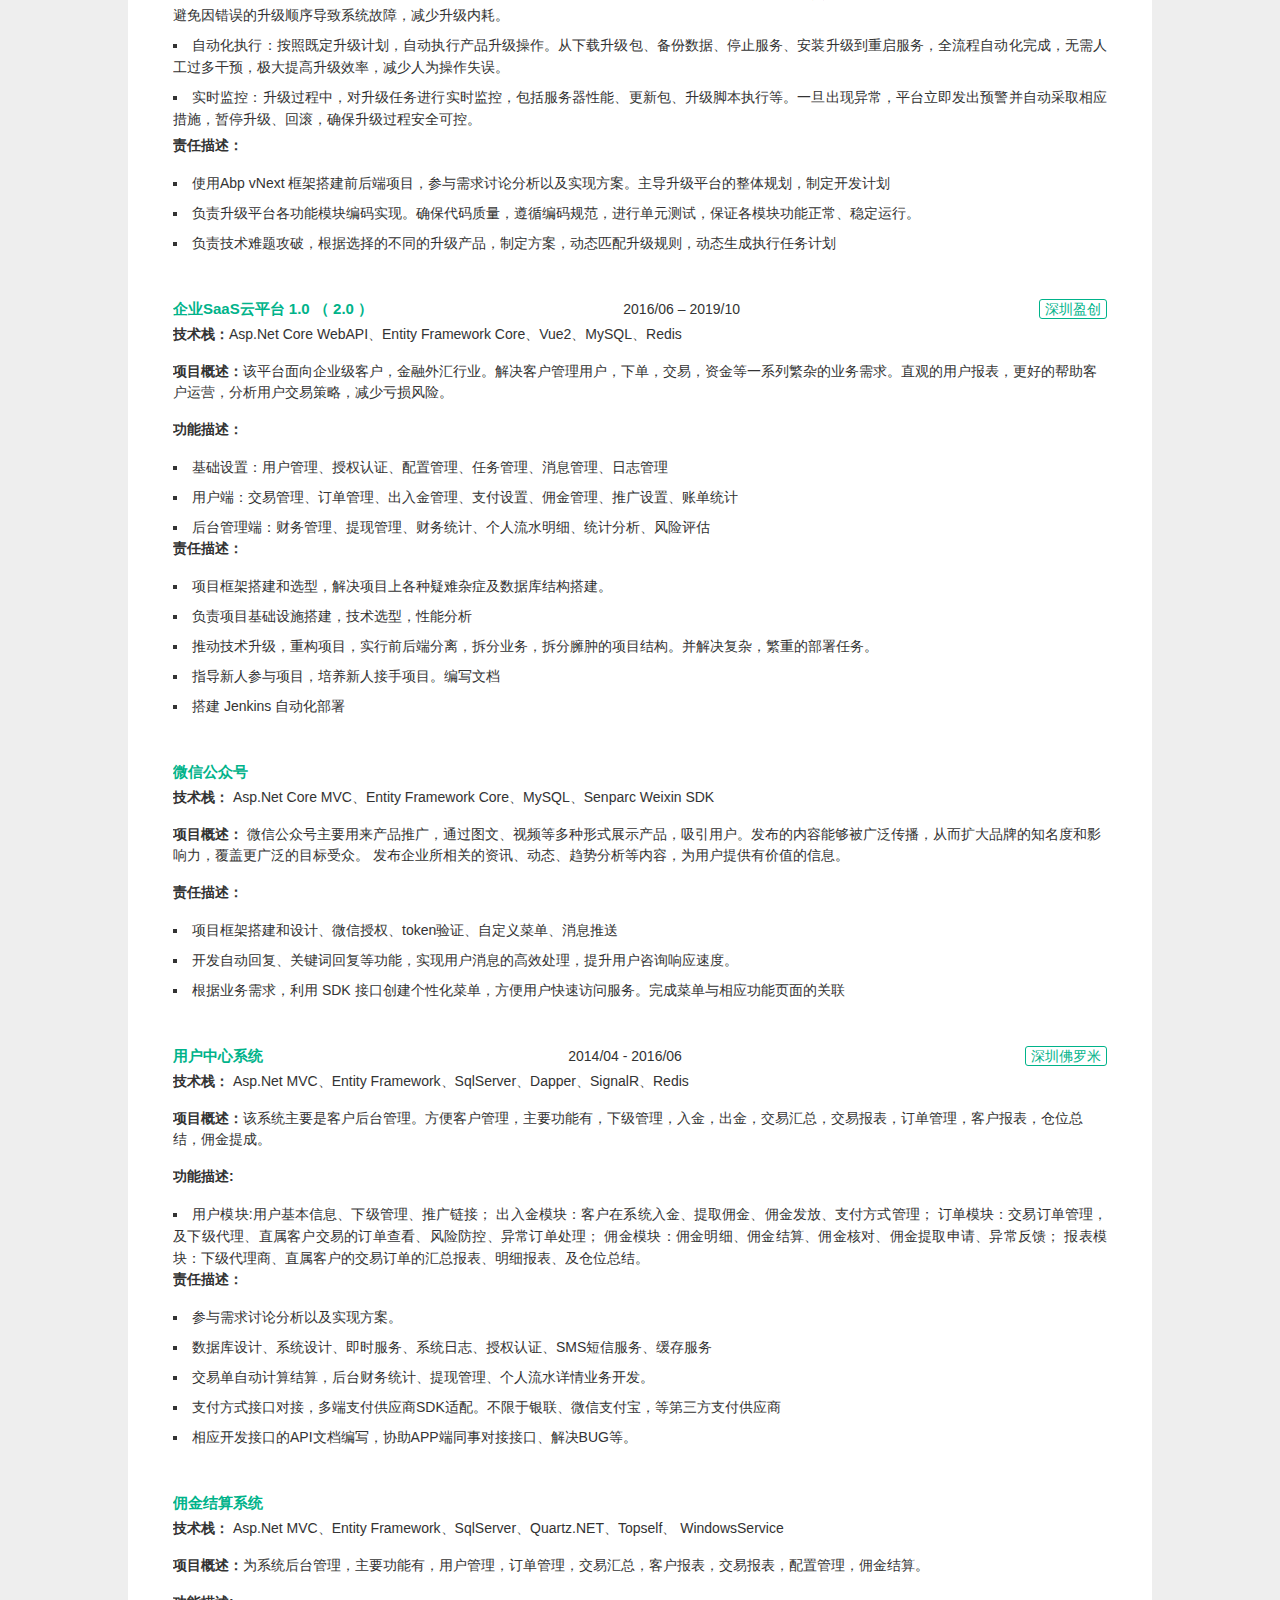
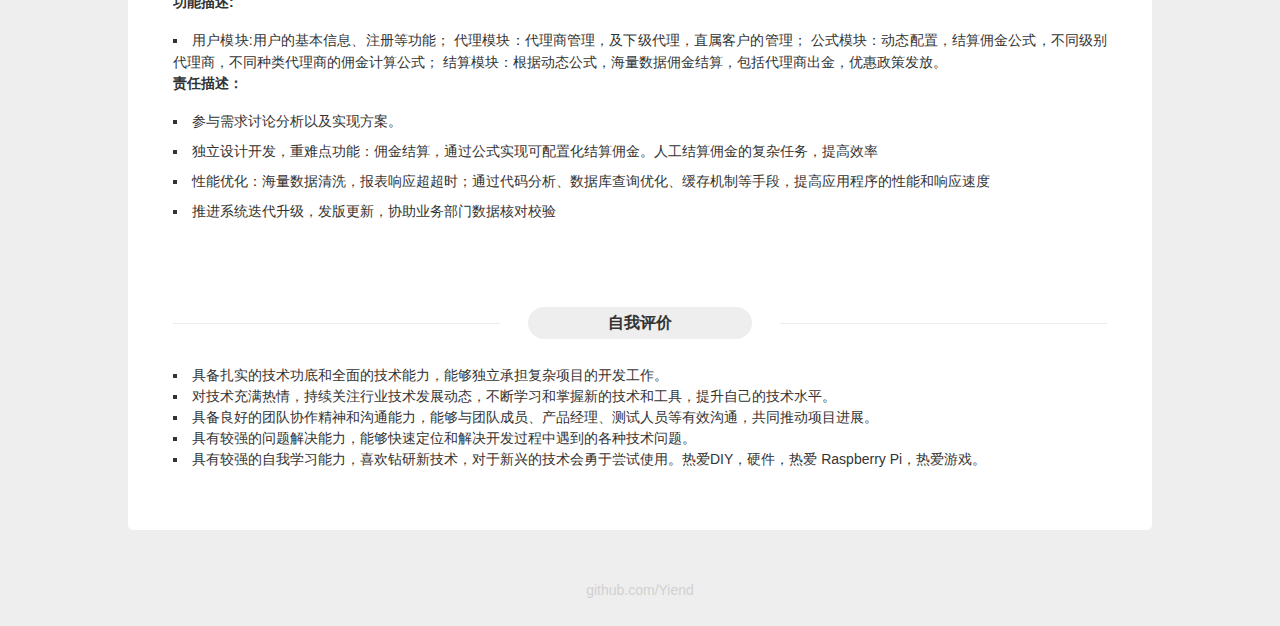
==== commit 3c7abd28: "update" ====
--- a/index.html
+++ b/index.html
@@ -72,7 +72,7 @@
           <div class="section-bd">
             <div class="item">
               <header class="item-hd">
-                <h3 class="item-name">武汉明源云科技有限公司</h3><span class="item-time">2019/10/13 - 20205/03</span><a
+                <h3 class="item-name">武汉明源云科技有限公司</h3><span class="item-time">2019/10/13 - 2025/03</span><a
                   class="btn item-more">工作</a>
               </header>
               <div class="item-bd">
